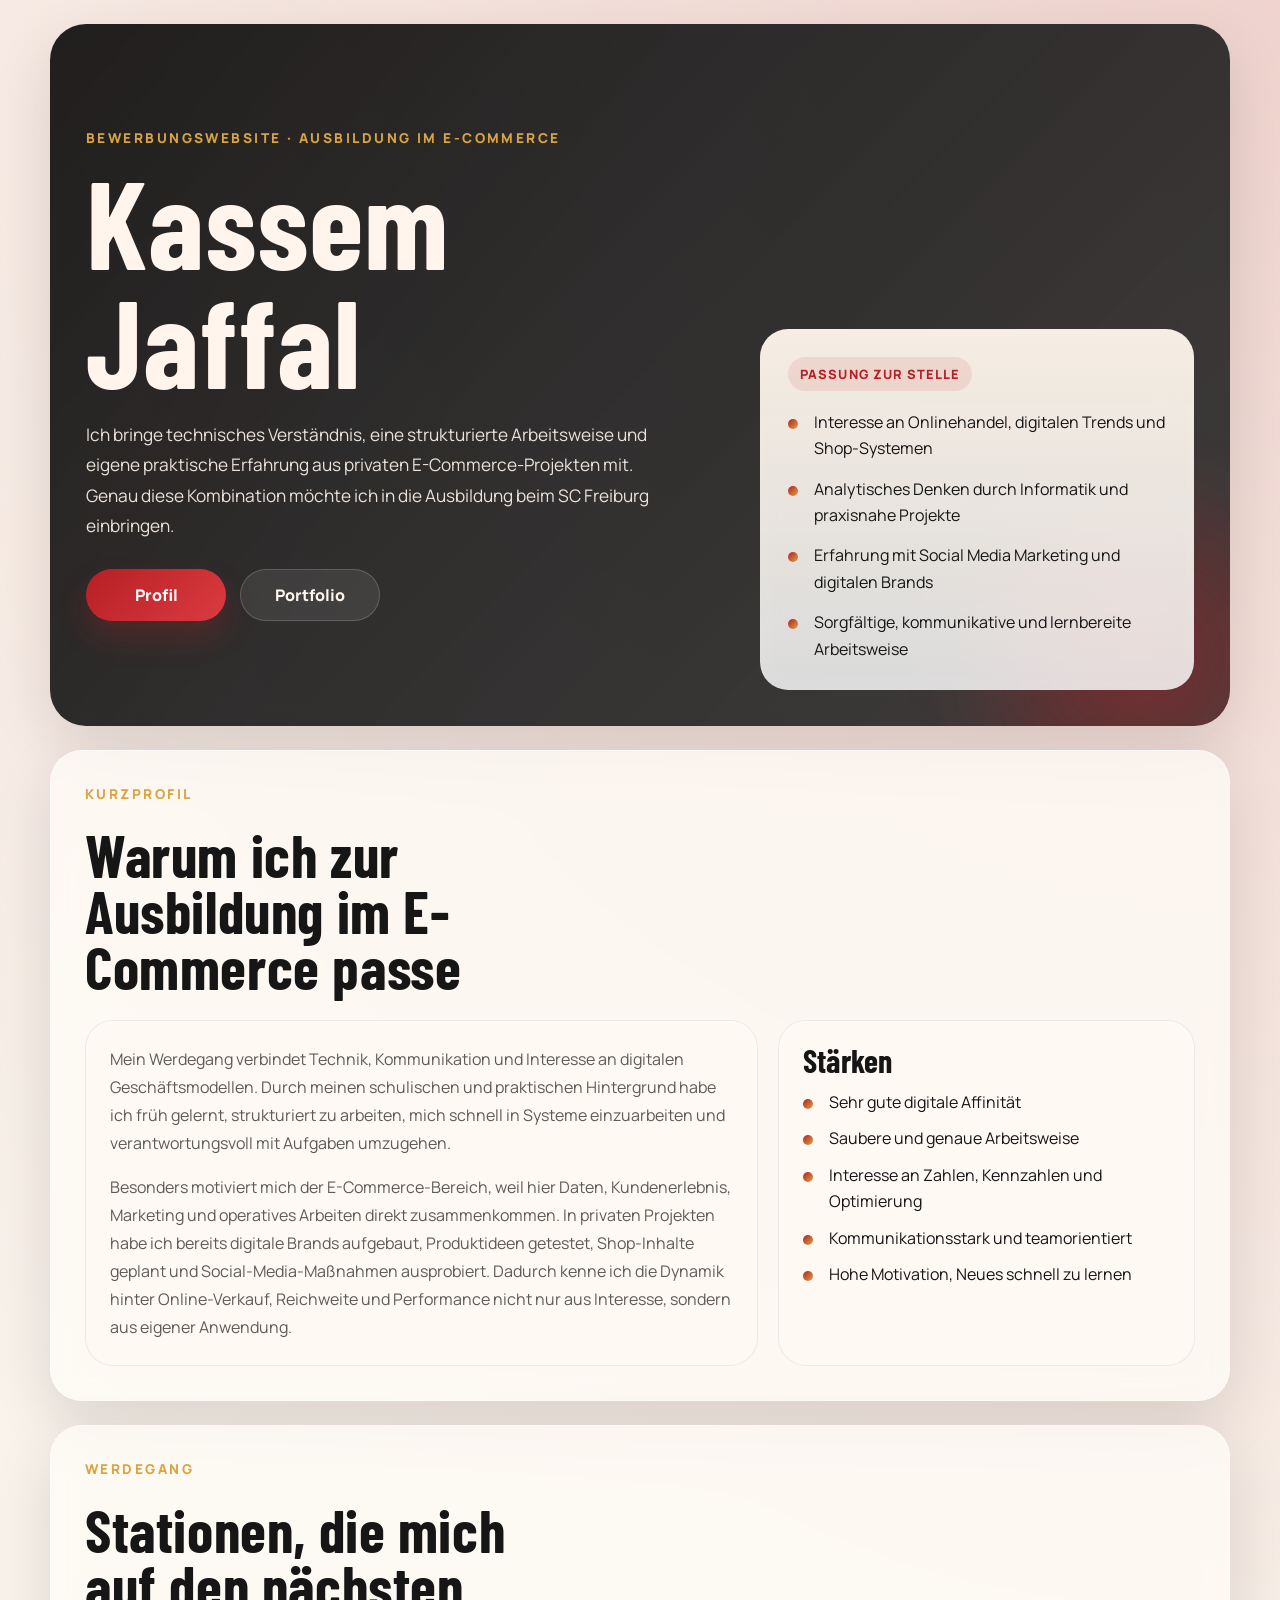
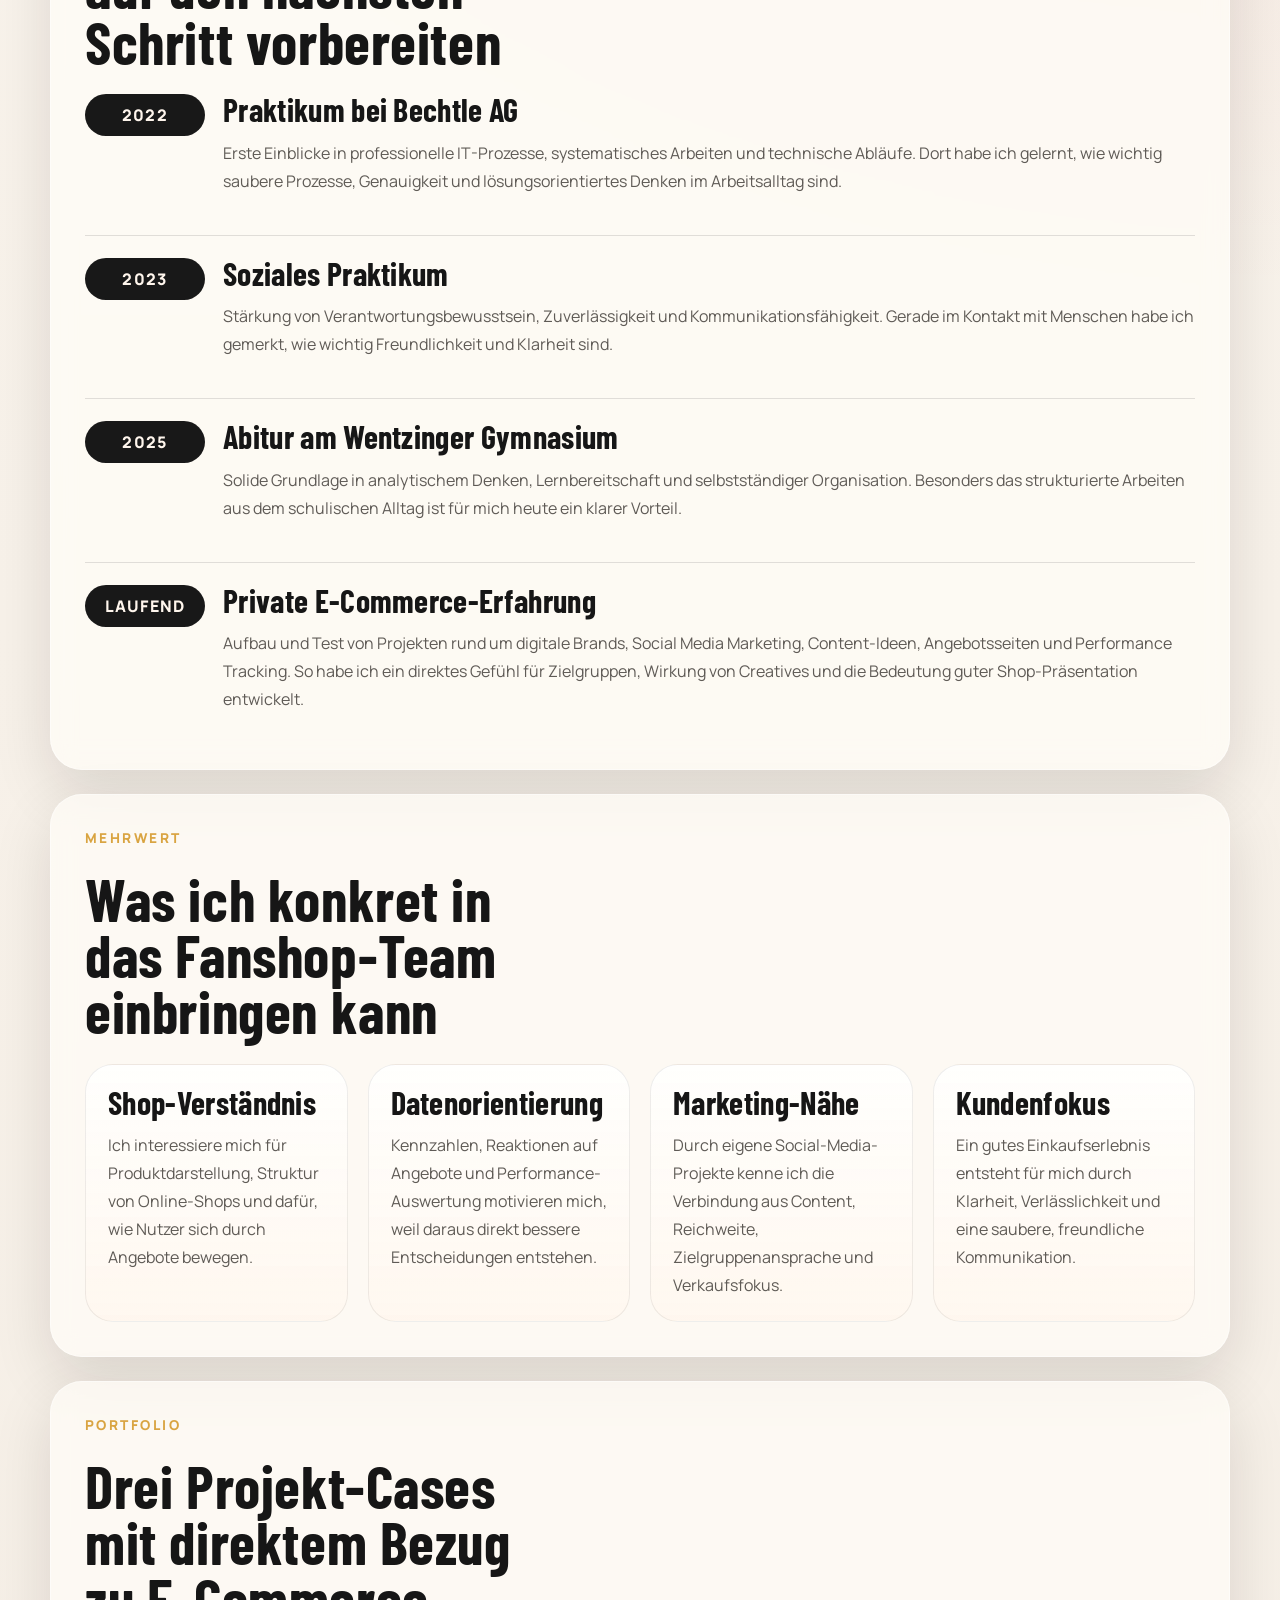
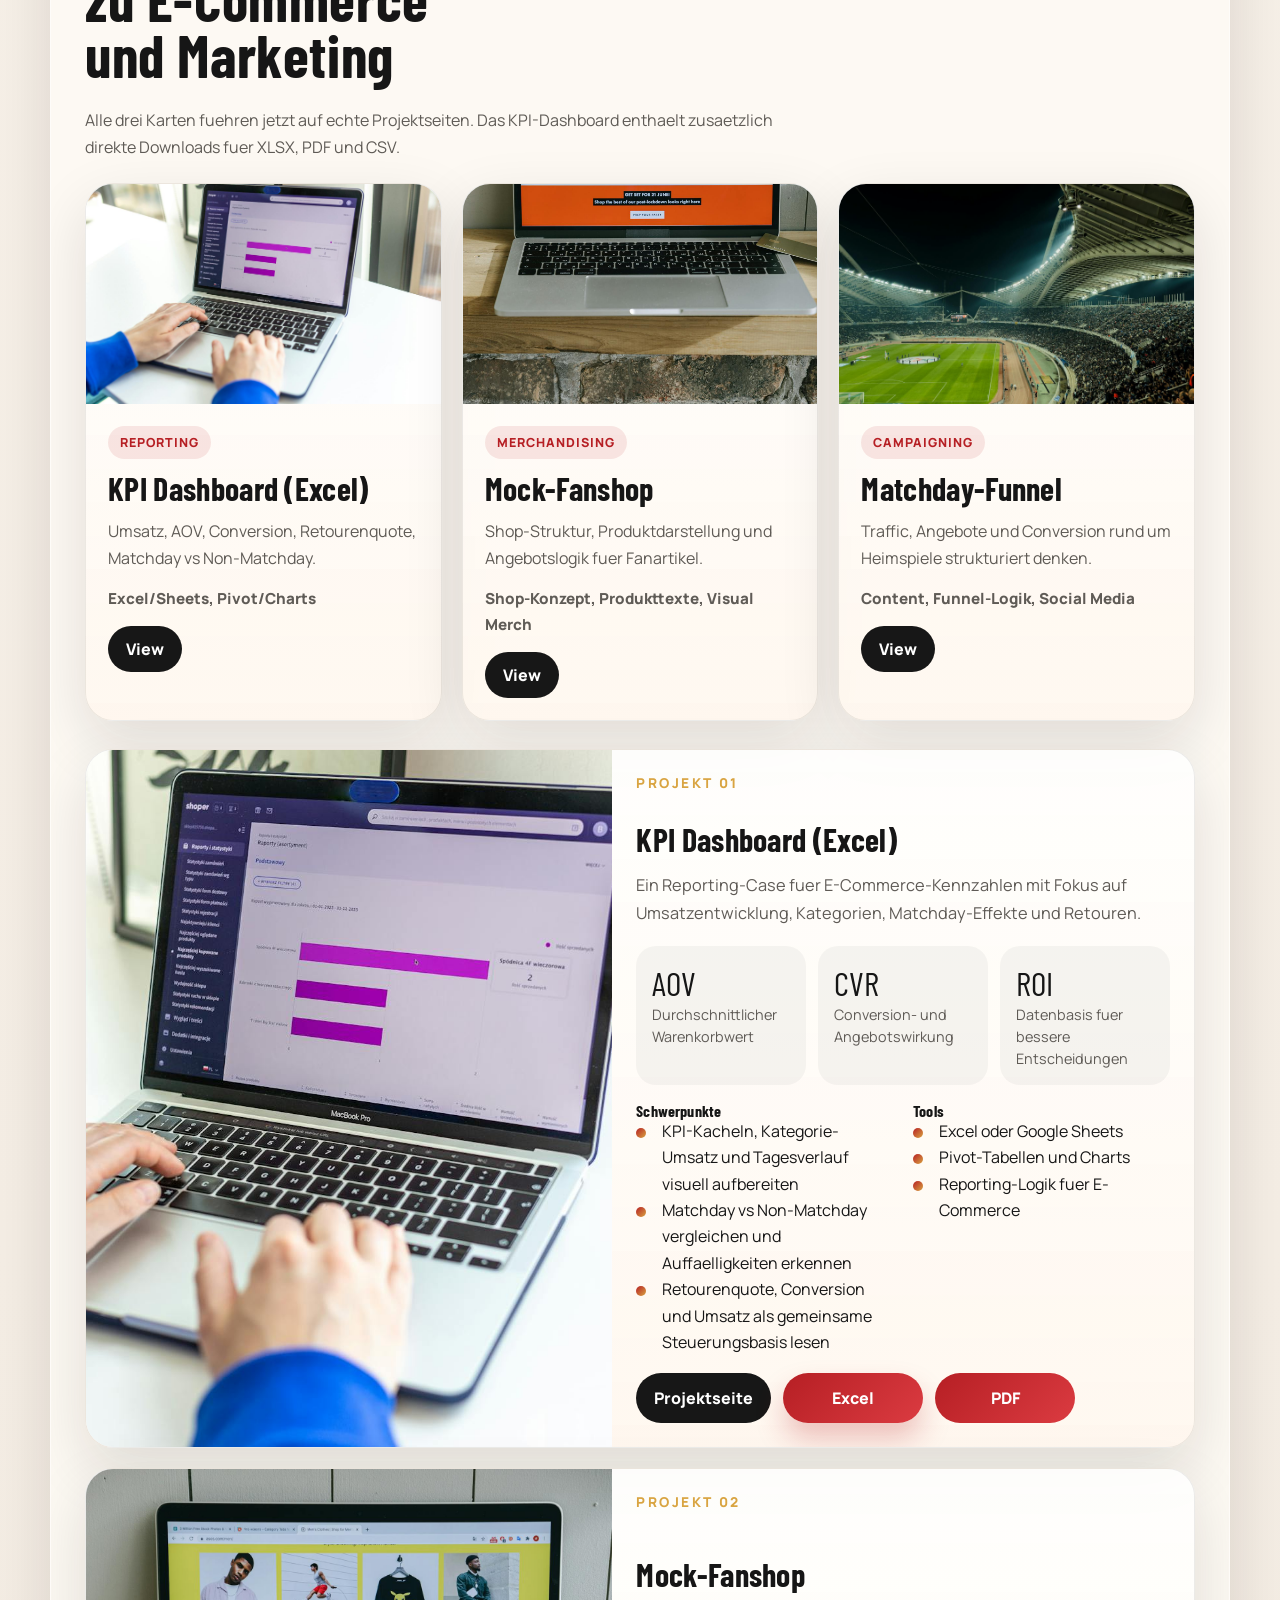
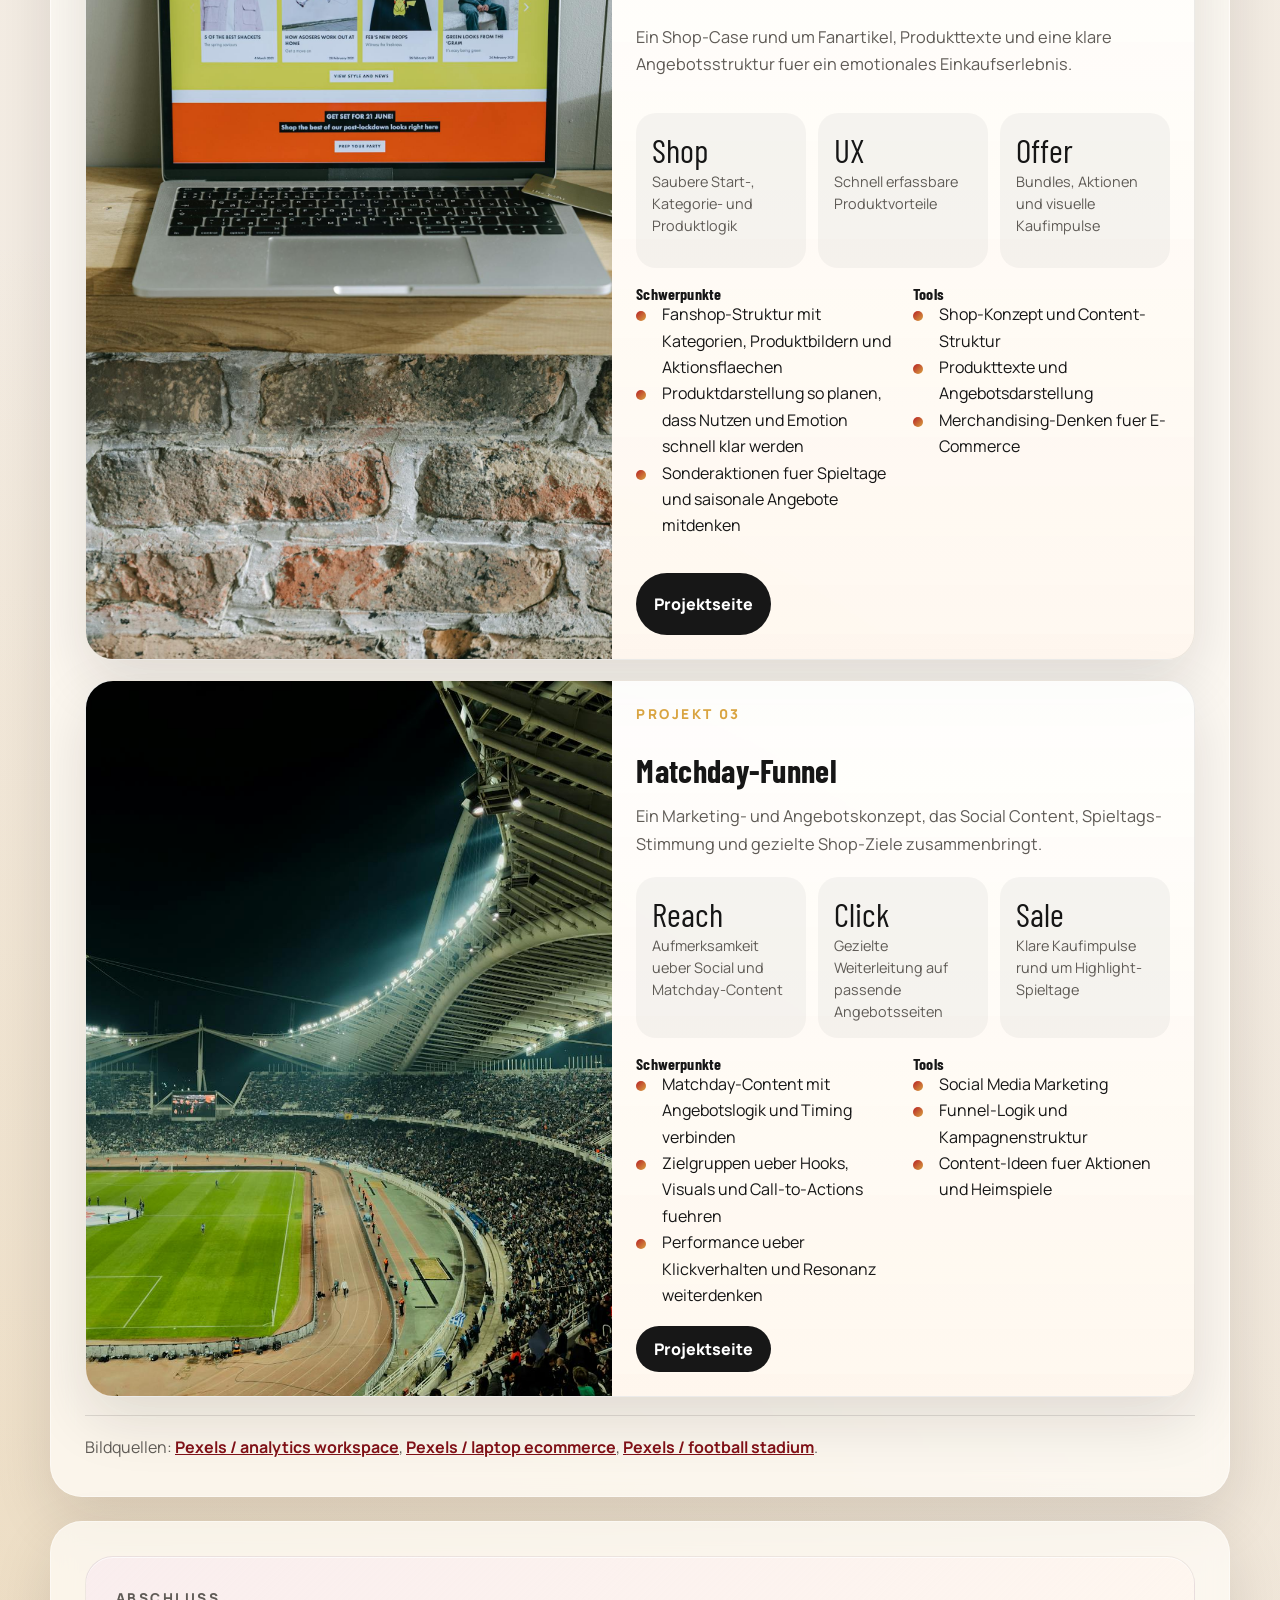
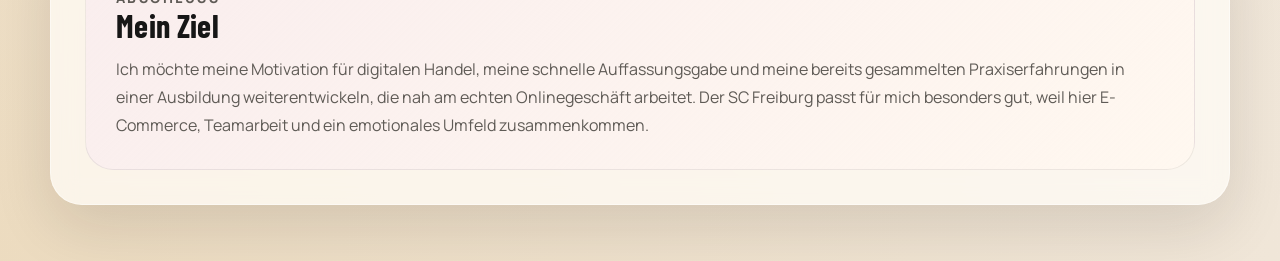
==== index.html @ 1fbb6597 "Add SC Freiburg application website" ====
<!DOCTYPE html>
<html lang="de">
  <head>
    <meta charset="UTF-8" />
    <meta name="viewport" content="width=device-width, initial-scale=1.0" />
    <title>Kassem Jaffal | Bewerbung E-Commerce</title>
    <link rel="preconnect" href="https://fonts.googleapis.com" />
    <link rel="preconnect" href="https://fonts.gstatic.com" crossorigin />
    <link
      href="https://fonts.googleapis.com/css2?family=Barlow+Condensed:wght@500;700&family=Manrope:wght@400;500;700;800&display=swap"
      rel="stylesheet"
    />
    <link rel="stylesheet" href="styles.css" />
  </head>
  <body>
    <div class="page-shell">
      <header class="hero">
        <div class="hero__copy">
          <p class="eyebrow">Bewerbungswebsite · Ausbildung im E-Commerce</p>
          <h1>Kassem Jaffal</h1>
          <p class="hero__lead">
            Ich bringe technisches Verständnis, eine strukturierte Arbeitsweise
            und eigene praktische Erfahrung aus privaten E-Commerce-Projekten
            mit. Genau diese Kombination möchte ich in die Ausbildung beim SC
            Freiburg einbringen.
          </p>
          <div class="hero__actions">
            <a class="button button--primary" href="#profil">Profil</a>
            <a class="button button--ghost" href="#projects">Portfolio</a>
          </div>
        </div>

        <div class="hero__card">
          <span class="hero__card-label">Passung zur Stelle</span>
          <ul class="hero__fit-list">
            <li>Interesse an Onlinehandel, digitalen Trends und Shop-Systemen</li>
            <li>Analytisches Denken durch Informatik und praxisnahe Projekte</li>
            <li>Erfahrung mit Social Media Marketing und digitalen Brands</li>
            <li>Sorgfältige, kommunikative und lernbereite Arbeitsweise</li>
          </ul>
        </div>
      </header>

      <main>
        <section class="section intro" id="profil">
          <div class="section-heading">
            <p class="eyebrow">Kurzprofil</p>
            <h2>Warum ich zur Ausbildung im E-Commerce passe</h2>
          </div>

          <div class="intro__grid">
            <article class="panel panel--wide">
              <p>
                Mein Werdegang verbindet Technik, Kommunikation und Interesse an
                digitalen Geschäftsmodellen. Durch meinen schulischen und
                praktischen Hintergrund habe ich früh gelernt, strukturiert zu
                arbeiten, mich schnell in Systeme einzuarbeiten und
                verantwortungsvoll mit Aufgaben umzugehen.
              </p>
              <p>
                Besonders motiviert mich der E-Commerce-Bereich, weil hier Daten,
                Kundenerlebnis, Marketing und operatives Arbeiten direkt
                zusammenkommen. In privaten Projekten habe ich bereits digitale
                Brands aufgebaut, Produktideen getestet, Shop-Inhalte geplant
                und Social-Media-Maßnahmen ausprobiert. Dadurch kenne ich die
                Dynamik hinter Online-Verkauf, Reichweite und Performance nicht
                nur aus Interesse, sondern aus eigener Anwendung.
              </p>
            </article>

            <aside class="panel">
              <h3>Stärken</h3>
              <ul class="check-list">
                <li>Sehr gute digitale Affinität</li>
                <li>Saubere und genaue Arbeitsweise</li>
                <li>Interesse an Zahlen, Kennzahlen und Optimierung</li>
                <li>Kommunikationsstark und teamorientiert</li>
                <li>Hohe Motivation, Neues schnell zu lernen</li>
              </ul>
            </aside>
          </div>
        </section>

        <section class="section timeline">
          <div class="section-heading">
            <p class="eyebrow">Werdegang</p>
            <h2>Stationen, die mich auf den nächsten Schritt vorbereiten</h2>
          </div>

          <div class="timeline__list">
            <article class="timeline__item">
              <span class="timeline__year">2022</span>
              <div>
                <h3>Praktikum bei Bechtle AG</h3>
                <p>
                  Erste Einblicke in professionelle IT-Prozesse, systematisches
                  Arbeiten und technische Abläufe. Dort habe ich gelernt, wie
                  wichtig saubere Prozesse, Genauigkeit und lösungsorientiertes
                  Denken im Arbeitsalltag sind.
                </p>
              </div>
            </article>

            <article class="timeline__item">
              <span class="timeline__year">2023</span>
              <div>
                <h3>Soziales Praktikum</h3>
                <p>
                  Stärkung von Verantwortungsbewusstsein, Zuverlässigkeit und
                  Kommunikationsfähigkeit. Gerade im Kontakt mit Menschen habe
                  ich gemerkt, wie wichtig Freundlichkeit und Klarheit sind.
                </p>
              </div>
            </article>

            <article class="timeline__item">
              <span class="timeline__year">2025</span>
              <div>
                <h3>Abitur am Wentzinger Gymnasium</h3>
                <p>
                  Solide Grundlage in analytischem Denken, Lernbereitschaft und
                  selbstständiger Organisation. Besonders das strukturierte
                  Arbeiten aus dem schulischen Alltag ist für mich heute ein
                  klarer Vorteil.
                </p>
              </div>
            </article>

            <article class="timeline__item">
              <span class="timeline__year">laufend</span>
              <div>
                <h3>Private E-Commerce-Erfahrung</h3>
                <p>
                  Aufbau und Test von Projekten rund um digitale Brands, Social
                  Media Marketing, Content-Ideen, Angebotsseiten und Performance
                  Tracking. So habe ich ein direktes Gefühl für Zielgruppen,
                  Wirkung von Creatives und die Bedeutung guter Shop-Präsentation
                  entwickelt.
                </p>
              </div>
            </article>
          </div>
        </section>

        <section class="section fit">
          <div class="section-heading">
            <p class="eyebrow">Mehrwert</p>
            <h2>Was ich konkret in das Fanshop-Team einbringen kann</h2>
          </div>

          <div class="fit__grid">
            <article class="fit-card">
              <h3>Shop-Verständnis</h3>
              <p>
                Ich interessiere mich für Produktdarstellung, Struktur von
                Online-Shops und dafür, wie Nutzer sich durch Angebote bewegen.
              </p>
            </article>

            <article class="fit-card">
              <h3>Datenorientierung</h3>
              <p>
                Kennzahlen, Reaktionen auf Angebote und Performance-Auswertung
                motivieren mich, weil daraus direkt bessere Entscheidungen
                entstehen.
              </p>
            </article>

            <article class="fit-card">
              <h3>Marketing-Nähe</h3>
              <p>
                Durch eigene Social-Media-Projekte kenne ich die Verbindung aus
                Content, Reichweite, Zielgruppenansprache und Verkaufsfokus.
              </p>
            </article>

            <article class="fit-card">
              <h3>Kundenfokus</h3>
              <p>
                Ein gutes Einkaufserlebnis entsteht für mich durch Klarheit,
                Verlässlichkeit und eine saubere, freundliche Kommunikation.
              </p>
            </article>
          </div>
        </section>

        <section class="section portfolio" id="projects">
          <div class="section-heading">
            <p class="eyebrow">Portfolio</p>
            <h2>Drei Projekt-Cases mit direktem Bezug zu E-Commerce und Marketing</h2>
          </div>

          <p class="portfolio__note">
            Alle drei Karten fuehren jetzt auf echte Projektseiten. Das
            KPI-Dashboard enthaelt zusaetzlich direkte Downloads fuer XLSX, PDF
            und CSV.
          </p>

          <div class="portfolio__cards">
            <article class="project-card">
              <img
                class="project-card__image"
                src="assets/excel-kpi-dashboard.jpg"
                alt="Laptop mit Dashboard-Ansicht und KPI-Auswertung"
                loading="lazy"
              />
              <div class="project-card__body">
                <span class="project-card__tag">Reporting</span>
                <h3>KPI Dashboard (Excel)</h3>
                <p>Umsatz, AOV, Conversion, Retourenquote, Matchday vs Non-Matchday.</p>
                <p class="project-card__tools">Excel/Sheets, Pivot/Charts</p>
                <a class="button button--card" href="projects/kpi-dashboard.html">View</a>
              </div>
            </article>

            <article class="project-card">
              <img
                class="project-card__image"
                src="assets/mock-fanshop.jpg"
                alt="Person arbeitet an einem Online-Shop auf dem Laptop"
                loading="lazy"
              />
              <div class="project-card__body">
                <span class="project-card__tag">Merchandising</span>
                <h3>Mock-Fanshop</h3>
                <p>Shop-Struktur, Produktdarstellung und Angebotslogik fuer Fanartikel.</p>
                <p class="project-card__tools">Shop-Konzept, Produkttexte, Visual Merch</p>
                <a class="button button--card" href="projects/mock-fanshop.html">View</a>
              </div>
            </article>

            <article class="project-card">
              <img
                class="project-card__image"
                src="assets/matchday-funnel.jpg"
                alt="Stadionbild passend zu einem Matchday-Marketing-Funnel"
                loading="lazy"
              />
              <div class="project-card__body">
                <span class="project-card__tag">Campaigning</span>
                <h3>Matchday-Funnel</h3>
                <p>Traffic, Angebote und Conversion rund um Heimspiele strukturiert denken.</p>
                <p class="project-card__tools">Content, Funnel-Logik, Social Media</p>
                <a class="button button--card" href="projects/matchday-funnel.html">View</a>
              </div>
            </article>
          </div>

          <div class="project-detail-list">
            <article class="project-detail" id="excel-dashboard">
              <div class="project-detail__visual">
                <img
                  src="assets/excel-kpi-dashboard.jpg"
                  alt="Dashboard-Ansicht fuer KPI-Analyse"
                  loading="lazy"
                />
              </div>
              <div class="project-detail__content">
                <p class="eyebrow">Projekt 01</p>
                <h3>KPI Dashboard (Excel)</h3>
                <p class="project-detail__lead">
                  Ein Reporting-Case fuer E-Commerce-Kennzahlen mit Fokus auf
                  Umsatzentwicklung, Kategorien, Matchday-Effekte und Retouren.
                </p>
                <div class="metric-strip">
                  <article class="metric">
                    <span class="metric__value">AOV</span>
                    <span class="metric__label">Durchschnittlicher Warenkorbwert</span>
                  </article>
                  <article class="metric">
                    <span class="metric__value">CVR</span>
                    <span class="metric__label">Conversion- und Angebotswirkung</span>
                  </article>
                  <article class="metric">
                    <span class="metric__value">ROI</span>
                    <span class="metric__label">Datenbasis fuer bessere Entscheidungen</span>
                  </article>
                </div>
                <div class="project-detail__columns">
                  <div>
                    <h4>Schwerpunkte</h4>
                    <ul class="detail-list">
                      <li>KPI-Kacheln, Kategorie-Umsatz und Tagesverlauf visuell aufbereiten</li>
                      <li>Matchday vs Non-Matchday vergleichen und Auffaelligkeiten erkennen</li>
                      <li>Retourenquote, Conversion und Umsatz als gemeinsame Steuerungsbasis lesen</li>
                    </ul>
                  </div>
                  <div>
                    <h4>Tools</h4>
                    <ul class="detail-list">
                      <li>Excel oder Google Sheets</li>
                      <li>Pivot-Tabellen und Charts</li>
                      <li>Reporting-Logik fuer E-Commerce</li>
                    </ul>
                  </div>
                </div>
                <div class="project-detail__actions">
                  <a class="button button--card" href="projects/kpi-dashboard.html">Projektseite</a>
                  <a class="button button--primary" href="downloads/SCF_Ecommerce_Portfolio_ExcelPack.xlsx">Excel</a>
                  <a class="button download-link" href="downloads/SCF_Ecommerce_KPI_Dashboard.pdf">PDF</a>
                </div>
              </div>
            </article>

            <article class="project-detail" id="mock-fanshop">
              <div class="project-detail__visual">
                <img
                  src="assets/mock-fanshop.jpg"
                  alt="Online-Shop-Ansicht als Symbol fuer einen Mock-Fanshop"
                  loading="lazy"
                />
              </div>
              <div class="project-detail__content">
                <p class="eyebrow">Projekt 02</p>
                <h3>Mock-Fanshop</h3>
                <p class="project-detail__lead">
                  Ein Shop-Case rund um Fanartikel, Produkttexte und eine klare
                  Angebotsstruktur fuer ein emotionales Einkaufserlebnis.
                </p>
                <div class="metric-strip">
                  <article class="metric">
                    <span class="metric__value">Shop</span>
                    <span class="metric__label">Saubere Start-, Kategorie- und Produktlogik</span>
                  </article>
                  <article class="metric">
                    <span class="metric__value">UX</span>
                    <span class="metric__label">Schnell erfassbare Produktvorteile</span>
                  </article>
                  <article class="metric">
                    <span class="metric__value">Offer</span>
                    <span class="metric__label">Bundles, Aktionen und visuelle Kaufimpulse</span>
                  </article>
                </div>
                <div class="project-detail__columns">
                  <div>
                    <h4>Schwerpunkte</h4>
                    <ul class="detail-list">
                      <li>Fanshop-Struktur mit Kategorien, Produktbildern und Aktionsflaechen</li>
                      <li>Produktdarstellung so planen, dass Nutzen und Emotion schnell klar werden</li>
                      <li>Sonderaktionen fuer Spieltage und saisonale Angebote mitdenken</li>
                    </ul>
                  </div>
                  <div>
                    <h4>Tools</h4>
                    <ul class="detail-list">
                      <li>Shop-Konzept und Content-Struktur</li>
                      <li>Produkttexte und Angebotsdarstellung</li>
                      <li>Merchandising-Denken fuer E-Commerce</li>
                    </ul>
                  </div>
                </div>
                <div class="project-detail__actions">
                  <a class="button button--card" href="projects/mock-fanshop.html">Projektseite</a>
                </div>
              </div>
            </article>

            <article class="project-detail" id="matchday-funnel">
              <div class="project-detail__visual">
                <img
                  src="assets/matchday-funnel.jpg"
                  alt="Stadionmotiv fuer eine Matchday-Kampagne"
                  loading="lazy"
                />
              </div>
              <div class="project-detail__content">
                <p class="eyebrow">Projekt 03</p>
                <h3>Matchday-Funnel</h3>
                <p class="project-detail__lead">
                  Ein Marketing- und Angebotskonzept, das Social Content,
                  Spieltags-Stimmung und gezielte Shop-Ziele zusammenbringt.
                </p>
                <div class="metric-strip">
                  <article class="metric">
                    <span class="metric__value">Reach</span>
                    <span class="metric__label">Aufmerksamkeit ueber Social und Matchday-Content</span>
                  </article>
                  <article class="metric">
                    <span class="metric__value">Click</span>
                    <span class="metric__label">Gezielte Weiterleitung auf passende Angebotsseiten</span>
                  </article>
                  <article class="metric">
                    <span class="metric__value">Sale</span>
                    <span class="metric__label">Klare Kaufimpulse rund um Highlight-Spieltage</span>
                  </article>
                </div>
                <div class="project-detail__columns">
                  <div>
                    <h4>Schwerpunkte</h4>
                    <ul class="detail-list">
                      <li>Matchday-Content mit Angebotslogik und Timing verbinden</li>
                      <li>Zielgruppen ueber Hooks, Visuals und Call-to-Actions fuehren</li>
                      <li>Performance ueber Klickverhalten und Resonanz weiterdenken</li>
                    </ul>
                  </div>
                  <div>
                    <h4>Tools</h4>
                    <ul class="detail-list">
                      <li>Social Media Marketing</li>
                      <li>Funnel-Logik und Kampagnenstruktur</li>
                      <li>Content-Ideen fuer Aktionen und Heimspiele</li>
                    </ul>
                  </div>
                </div>
                <div class="project-detail__actions">
                  <a class="button button--card" href="projects/matchday-funnel.html">Projektseite</a>
                </div>
              </div>
            </article>
          </div>

          <div class="source-note">
            <p>
              Bildquellen:
              <a href="https://www.pexels.com/photo/macbook-pro-displaying-stock-market-data-17485348/" target="_blank" rel="noreferrer">Pexels / analytics workspace</a>,
              <a href="https://www.pexels.com/photo/person-using-a-laptop-7621352/" target="_blank" rel="noreferrer">Pexels / laptop ecommerce</a>,
              <a href="https://www.pexels.com/photo/sprinklers-water-the-grass-field-in-a-football-stadium-30651230/" target="_blank" rel="noreferrer">Pexels / football stadium</a>.
            </p>
          </div>
        </section>

        <section class="section closing">
          <div class="closing__card">
            <p class="eyebrow">Abschluss</p>
            <h2>Mein Ziel</h2>
            <p>
              Ich möchte meine Motivation für digitalen Handel, meine schnelle
              Auffassungsgabe und meine bereits gesammelten Praxiserfahrungen in
              einer Ausbildung weiterentwickeln, die nah am echten Onlinegeschäft
              arbeitet. Der SC Freiburg passt für mich besonders gut, weil hier
              E-Commerce, Teamarbeit und ein emotionales Umfeld zusammenkommen.
            </p>
          </div>
        </section>
      </main>
    </div>

  </body>
</html>
---- styles.css ----
:root {
  --bg: #f4efe7;
  --bg-strong: #161616;
  --panel: rgba(255, 250, 244, 0.9);
  --panel-strong: #ffffff;
  --text: #161616;
  --muted: #5f5b56;
  --primary: #b61f24;
  --primary-dark: #7f1117;
  --accent: #d9a441;
  --line: rgba(22, 22, 22, 0.12);
  --shadow: 0 22px 60px rgba(27, 20, 15, 0.12);
}

* {
  box-sizing: border-box;
}

html {
  scroll-behavior: smooth;
}

body {
  margin: 0;
  font-family: "Manrope", sans-serif;
  color: var(--text);
  background:
    radial-gradient(circle at top right, rgba(182, 31, 36, 0.16), transparent 28%),
    radial-gradient(circle at bottom left, rgba(217, 164, 65, 0.2), transparent 24%),
    linear-gradient(180deg, #faf5ee 0%, #f1e9df 100%);
}

@keyframes riseIn {
  from {
    opacity: 0;
    transform: translateY(22px);
  }

  to {
    opacity: 1;
    transform: translateY(0);
  }
}

@keyframes panelSwap {
  from {
    opacity: 0;
    transform: translateY(14px) scale(0.985);
  }

  to {
    opacity: 1;
    transform: translateY(0) scale(1);
  }
}

img {
  display: block;
  max-width: 100%;
}

.page-shell {
  width: min(1180px, calc(100% - 32px));
  margin: 24px auto 56px;
}

.hero,
.section,
.closing__card {
  position: relative;
  overflow: hidden;
}

.hero {
  display: grid;
  grid-template-columns: 1.5fr 1fr;
  gap: 24px;
  min-height: 78vh;
  padding: 36px;
  border-radius: 36px;
  background:
    linear-gradient(135deg, rgba(22, 22, 22, 0.95), rgba(34, 34, 34, 0.86)),
    linear-gradient(120deg, rgba(182, 31, 36, 0.3), transparent 40%);
  box-shadow: var(--shadow);
  animation: riseIn 700ms ease both;
}

.hero::after {
  content: "";
  position: absolute;
  inset: auto -10% -20% auto;
  width: 420px;
  height: 420px;
  border-radius: 50%;
  background: radial-gradient(circle, rgba(182, 31, 36, 0.5), transparent 68%);
  filter: blur(24px);
}

.hero__copy,
.hero__card {
  position: relative;
  z-index: 1;
}

.hero__copy {
  display: flex;
  flex-direction: column;
  justify-content: center;
  max-width: 660px;
  padding-right: 24px;
}

.eyebrow {
  margin: 0 0 14px;
  color: var(--accent);
  font-size: 0.85rem;
  font-weight: 800;
  letter-spacing: 0.18em;
  text-transform: uppercase;
}

h1,
h2,
h3,
h4 {
  margin: 0;
  font-family: "Barlow Condensed", sans-serif;
  letter-spacing: 0.01em;
  line-height: 0.95;
}

h1 {
  max-width: 10ch;
  color: #fff5ec;
  font-size: clamp(4rem, 10vw, 7.8rem);
}

.hero__lead {
  max-width: 52ch;
  margin: 22px 0 0;
  color: rgba(255, 245, 236, 0.9);
  font-size: 1.08rem;
  line-height: 1.75;
}

.hero__actions {
  display: flex;
  gap: 14px;
  flex-wrap: wrap;
  margin-top: 28px;
}

.button,
.icon-button,
.portfolio__tab {
  border: 0;
  cursor: pointer;
  transition:
    transform 180ms ease,
    box-shadow 180ms ease,
    background-color 180ms ease,
    color 180ms ease;
}

.button {
  display: inline-flex;
  align-items: center;
  justify-content: center;
  min-width: 140px;
  padding: 14px 20px;
  border-radius: 999px;
  text-decoration: none;
  font-weight: 800;
}

.button:hover,
.icon-button:hover,
.portfolio__tab:hover {
  transform: translateY(-2px);
}

.button--primary {
  background: linear-gradient(135deg, var(--primary), #db3b41);
  color: #fff;
  box-shadow: 0 16px 28px rgba(182, 31, 36, 0.25);
}

.button--ghost {
  color: #fff5ec;
  background: rgba(255, 255, 255, 0.08);
  border: 1px solid rgba(255, 255, 255, 0.18);
}

.button--card {
  min-width: 0;
  width: fit-content;
  padding: 12px 18px;
  color: #fff;
  background: #171717;
}

.download-link {
  color: #fff;
  background: linear-gradient(135deg, #b61f24, #db3b41);
}

.hero__card {
  align-self: end;
  padding: 28px;
  border-radius: 28px;
  background: linear-gradient(180deg, rgba(255, 246, 235, 0.96), rgba(255, 255, 255, 0.84));
  backdrop-filter: blur(10px);
}

.hero__card-label {
  display: inline-block;
  margin-bottom: 18px;
  padding: 8px 12px;
  border-radius: 999px;
  background: rgba(182, 31, 36, 0.1);
  color: var(--primary);
  font-size: 0.8rem;
  font-weight: 800;
  letter-spacing: 0.08em;
  text-transform: uppercase;
}

.hero__fit-list,
.check-list,
.detail-list {
  margin: 0;
  padding: 0;
  list-style: none;
}

.hero__fit-list {
  display: grid;
  gap: 14px;
}

.hero__fit-list li,
.check-list li,
.detail-list li {
  position: relative;
  padding-left: 26px;
  line-height: 1.65;
}

.hero__fit-list li::before,
.check-list li::before,
.detail-list li::before {
  content: "";
  position: absolute;
  left: 0;
  top: 0.62em;
  width: 10px;
  height: 10px;
  border-radius: 50%;
  background: linear-gradient(135deg, var(--primary), var(--accent));
}

.section {
  margin-top: 24px;
  padding: 34px;
  border: 1px solid rgba(255, 255, 255, 0.42);
  border-radius: 32px;
  background: rgba(255, 252, 247, 0.74);
  box-shadow: var(--shadow);
  backdrop-filter: blur(12px);
  animation: riseIn 700ms ease both;
}

.section-heading {
  display: grid;
  gap: 10px;
  margin-bottom: 24px;
}

.section-heading h2 {
  max-width: 16ch;
  font-size: clamp(2.1rem, 5vw, 3.7rem);
}

.intro__grid,
.portfolio__panel,
.fit__grid {
  display: grid;
  gap: 20px;
}

.intro__grid {
  grid-template-columns: 1.45fr 0.9fr;
}

.panel,
.fit-card,
.closing__card {
  border-radius: 28px;
  background: var(--panel);
  border: 1px solid rgba(22, 22, 22, 0.07);
  box-shadow: inset 0 1px 0 rgba(255, 255, 255, 0.7);
}

.panel {
  padding: 24px;
}

.panel--wide {
  display: grid;
  gap: 16px;
}

.panel p,
.timeline__item p,
.fit-card p,
.closing__card p,
.portfolio__description,
.portfolio__role {
  margin: 0;
  color: var(--muted);
  line-height: 1.75;
}

.panel h3,
.fit-card h3,
.portfolio__panel h3,
.timeline__item h3,
.closing__card h2 {
  margin-bottom: 14px;
  font-size: 2rem;
}

.check-list {
  display: grid;
  gap: 10px;
}

.timeline__list {
  display: grid;
  gap: 18px;
}

.timeline__item {
  display: grid;
  grid-template-columns: 120px 1fr;
  gap: 18px;
  padding: 22px 0;
  border-top: 1px solid var(--line);
}

.timeline__item:first-child {
  border-top: 0;
  padding-top: 0;
}

.timeline__year {
  display: inline-flex;
  align-self: start;
  justify-content: center;
  min-width: 104px;
  padding: 10px 14px;
  border-radius: 999px;
  background: #181818;
  color: #fff6ed;
  font-weight: 800;
  letter-spacing: 0.08em;
  text-transform: uppercase;
}

.fit__grid {
  grid-template-columns: repeat(4, minmax(0, 1fr));
}

.fit-card {
  padding: 22px;
  background:
    linear-gradient(180deg, rgba(255, 255, 255, 0.82), rgba(255, 247, 238, 0.9));
}

.portfolio__cards,
.project-detail-list,
.project-detail__columns {
  display: grid;
  gap: 20px;
}

.portfolio__note {
  max-width: 70ch;
  margin: 0 0 22px;
  color: var(--muted);
  line-height: 1.7;
}

.portfolio__cards {
  grid-template-columns: repeat(3, minmax(0, 1fr));
}

.project-card,
.project-detail {
  overflow: hidden;
  border-radius: 28px;
  background:
    linear-gradient(180deg, rgba(255, 255, 255, 0.84), rgba(255, 247, 238, 0.9));
  border: 1px solid rgba(22, 22, 22, 0.08);
  box-shadow: var(--shadow);
}

.project-card__image,
.project-detail__visual img {
  width: 100%;
  object-fit: cover;
}

.project-card__image {
  height: 220px;
}

.project-card__body {
  display: grid;
  gap: 14px;
  padding: 22px;
}

.project-card__tag {
  display: inline-flex;
  width: fit-content;
  padding: 8px 12px;
  border-radius: 999px;
  background: rgba(182, 31, 36, 0.1);
  color: var(--primary);
  font-size: 0.78rem;
  font-weight: 800;
  letter-spacing: 0.08em;
  text-transform: uppercase;
}

.project-card__body h3,
.project-detail__content h3 {
  font-size: 2rem;
}

.project-card__body p,
.project-detail__lead,
.source-note p {
  margin: 0;
  color: var(--muted);
  line-height: 1.7;
}

.project-card__tools {
  color: var(--text);
  font-size: 0.95rem;
  font-weight: 800;
}

.project-detail-list {
  margin-top: 28px;
}

.project-detail {
  display: grid;
  grid-template-columns: 0.95fr 1.05fr;
}

.project-detail__visual {
  min-height: 100%;
  background: #161616;
}

.project-detail__visual img {
  height: 100%;
}

.project-detail__content {
  display: grid;
  gap: 18px;
  padding: 24px;
}

.project-detail__lead {
  font-size: 1.02rem;
}

.project-detail__columns {
  grid-template-columns: repeat(2, minmax(0, 1fr));
}

.project-detail__actions {
  display: flex;
  flex-wrap: wrap;
  gap: 12px;
}

.source-note {
  margin-top: 18px;
  padding-top: 18px;
  border-top: 1px solid var(--line);
}

.source-note a {
  color: var(--primary-dark);
  font-weight: 700;
}

.portfolio__tabs {
  display: flex;
  gap: 14px;
  flex-wrap: wrap;
  margin-bottom: 18px;
}

.portfolio__tab {
  padding: 14px 18px;
  border-radius: 18px;
  background: rgba(22, 22, 22, 0.05);
  font: inherit;
  text-align: left;
}

.portfolio__tab span {
  display: block;
}

.portfolio__tab-title {
  margin-bottom: 4px;
  font-weight: 800;
}

.portfolio__tab-subtitle {
  font-size: 0.92rem;
  color: var(--muted);
}

.portfolio__tab.is-active {
  background: linear-gradient(135deg, rgba(182, 31, 36, 0.14), rgba(217, 164, 65, 0.22));
  box-shadow: 0 10px 26px rgba(182, 31, 36, 0.12);
}

.portfolio__panel {
  grid-template-columns: 1fr 1fr;
  align-items: stretch;
  padding: 18px;
  border-radius: 32px;
  background:
    linear-gradient(180deg, rgba(255, 255, 255, 0.78), rgba(255, 245, 236, 0.86));
  border: 1px solid rgba(22, 22, 22, 0.08);
}

.portfolio__visual {
  min-height: 420px;
  padding: 16px;
  border-radius: 24px;
  background: linear-gradient(135deg, #151515, #2c2c2c);
}

.portfolio__visual img {
  width: 100%;
  height: 100%;
  object-fit: cover;
  border-radius: 18px;
}

.portfolio__visual.is-swapping,
.portfolio__content.is-swapping {
  animation: panelSwap 280ms ease;
}

.portfolio__content {
  display: flex;
  flex-direction: column;
  gap: 18px;
  padding: 14px 10px 14px 18px;
}

.portfolio__topline {
  display: flex;
  align-items: center;
  justify-content: space-between;
  gap: 16px;
}

.portfolio__type {
  display: inline-flex;
  padding: 8px 12px;
  border-radius: 999px;
  background: rgba(182, 31, 36, 0.1);
  color: var(--primary);
  font-size: 0.82rem;
  font-weight: 800;
  letter-spacing: 0.08em;
  text-transform: uppercase;
}

.portfolio__controls {
  display: flex;
  gap: 10px;
}

.icon-button {
  width: 44px;
  height: 44px;
  border-radius: 50%;
  background: #141414;
  color: #fff;
  font-size: 1.1rem;
}

.portfolio__role {
  font-weight: 700;
  color: var(--text);
}

.metric-strip {
  display: grid;
  grid-template-columns: repeat(3, minmax(0, 1fr));
  gap: 12px;
}

.metric {
  padding: 16px;
  border-radius: 20px;
  background: rgba(22, 22, 22, 0.04);
}

.metric__value {
  display: block;
  font-family: "Barlow Condensed", sans-serif;
  font-size: 2.1rem;
}

.metric__label {
  color: var(--muted);
  font-size: 0.9rem;
}

.portfolio__details {
  display: grid;
  grid-template-columns: repeat(2, minmax(0, 1fr));
  gap: 18px;
}

.portfolio__details h4 {
  margin-bottom: 12px;
  font-size: 1.35rem;
}

.closing__card {
  padding: 30px;
  background:
    linear-gradient(135deg, rgba(182, 31, 36, 0.08), rgba(255, 247, 238, 0.9)),
    var(--panel-strong);
}

@media (max-width: 980px) {
  .hero,
  .intro__grid,
  .portfolio__panel,
  .fit__grid,
  .portfolio__details,
  .project-detail,
  .project-detail__columns {
    grid-template-columns: 1fr;
  }

  .hero {
    min-height: auto;
  }

  .hero__copy {
    padding-right: 0;
  }

  .fit__grid {
    grid-template-columns: repeat(2, minmax(0, 1fr));
  }

  .portfolio__cards {
    grid-template-columns: 1fr;
  }
}

@media (max-width: 680px) {
  .page-shell {
    width: min(100% - 20px, 1180px);
    margin-top: 10px;
    margin-bottom: 34px;
  }

  .hero,
  .section {
    padding: 22px;
    border-radius: 24px;
  }

  h1 {
    max-width: none;
    font-size: clamp(3rem, 17vw, 4.7rem);
  }

  .section-heading h2 {
    max-width: none;
  }

  .timeline__item {
    grid-template-columns: 1fr;
  }

  .fit__grid,
  .metric-strip {
    grid-template-columns: 1fr;
  }

  .portfolio__visual {
    min-height: 260px;
  }

  .project-card__image {
    height: 200px;
  }
}
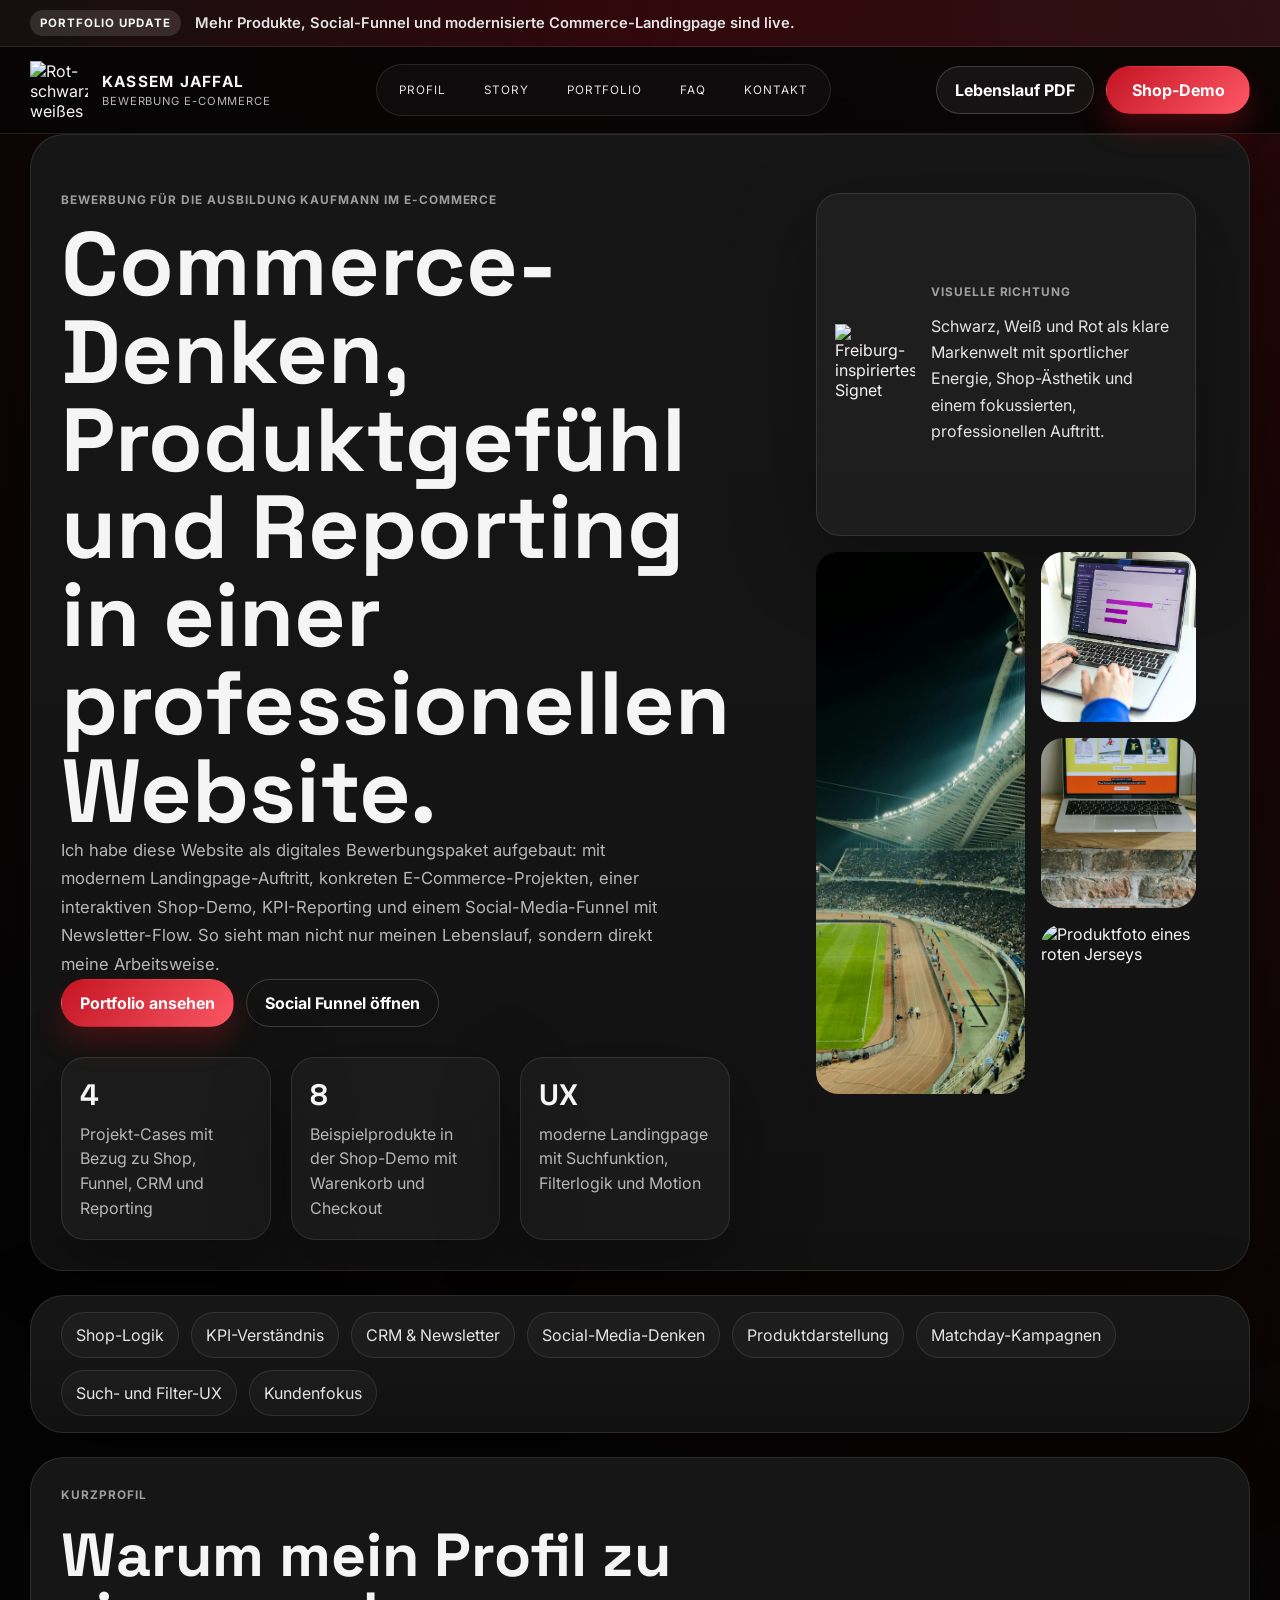
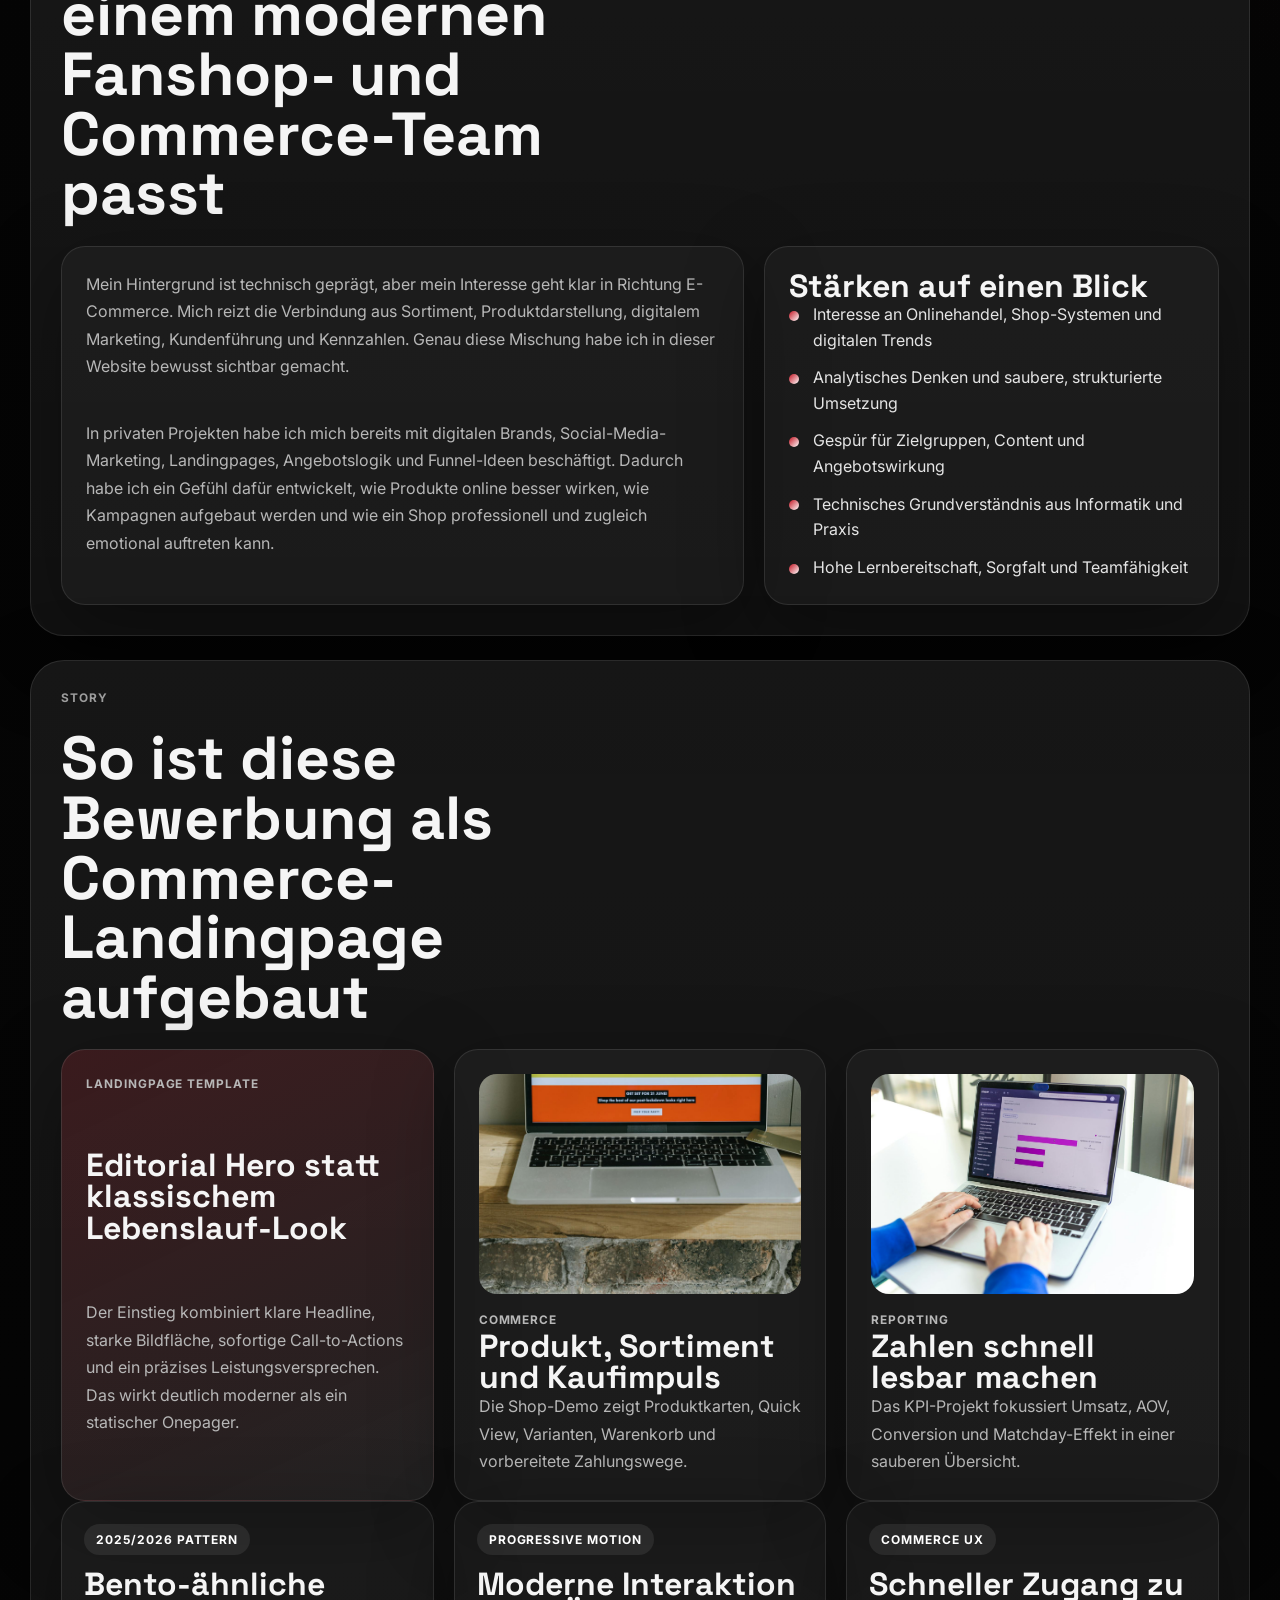
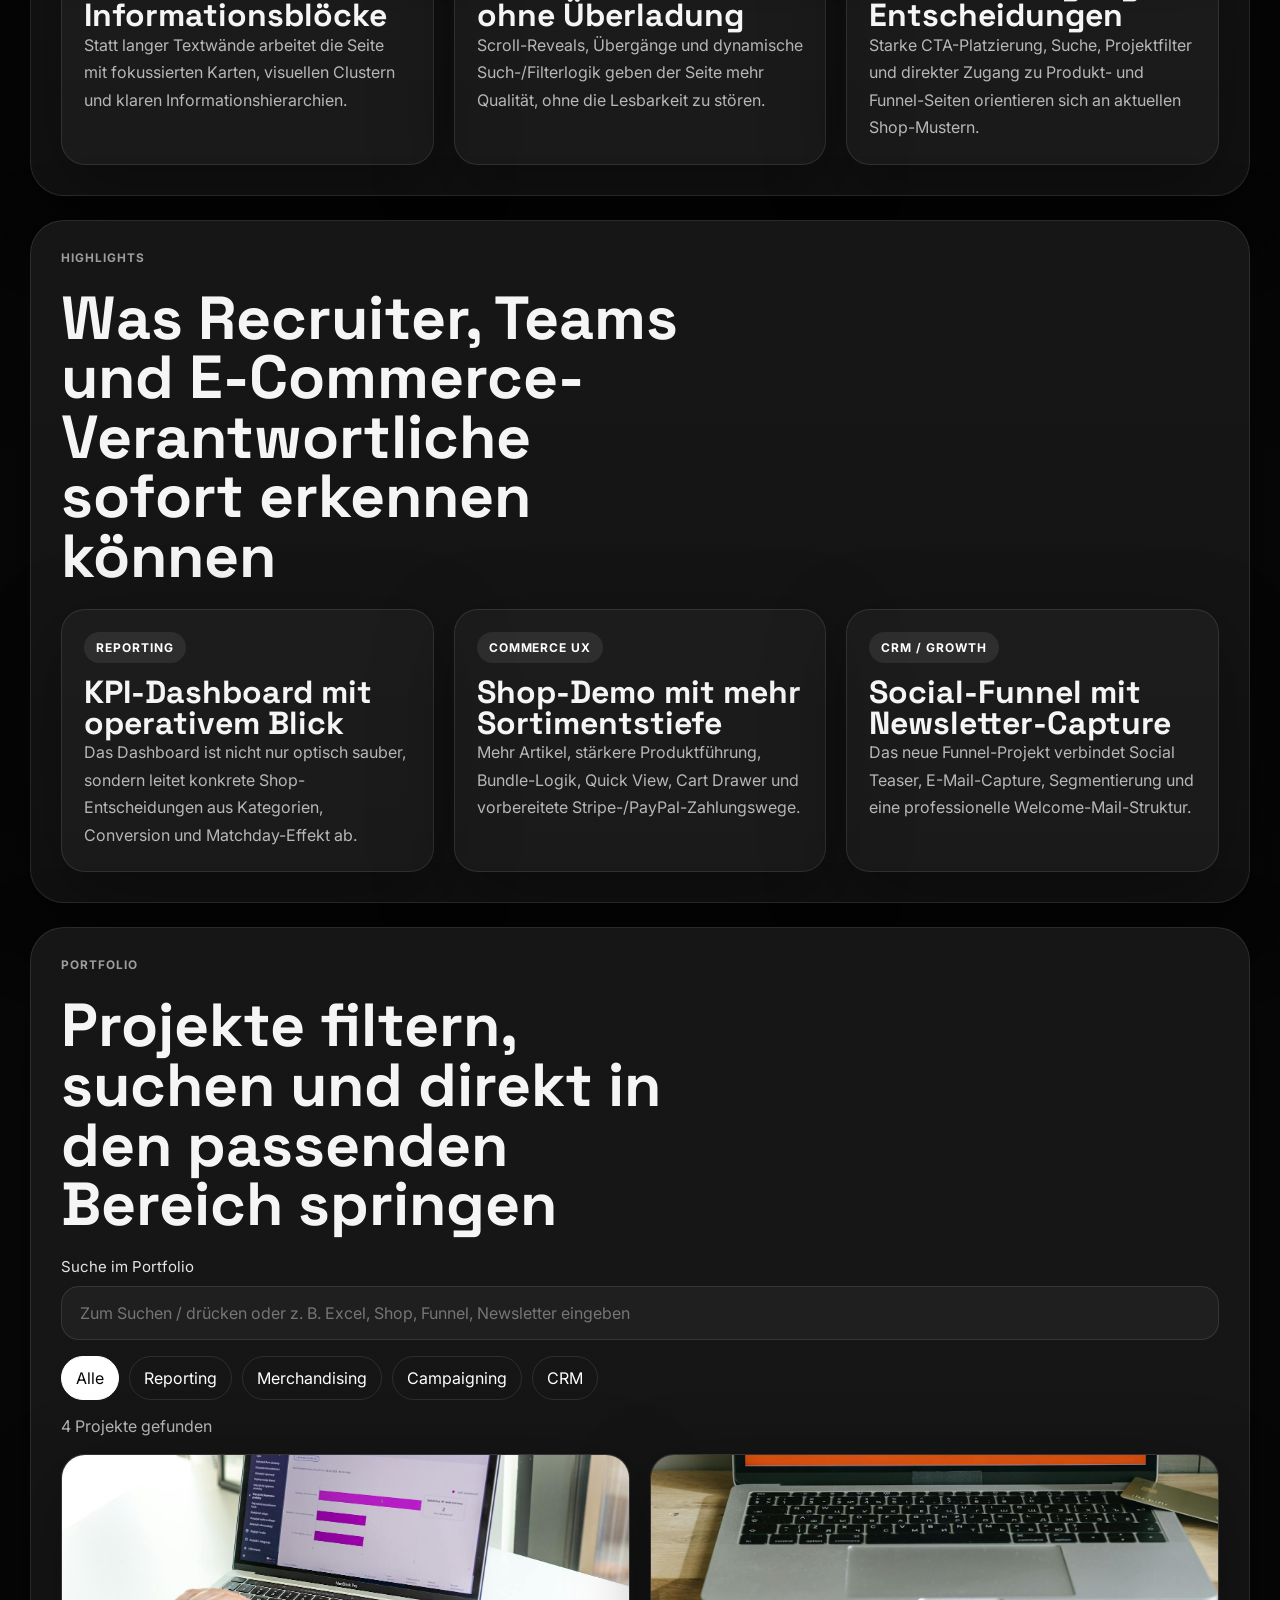
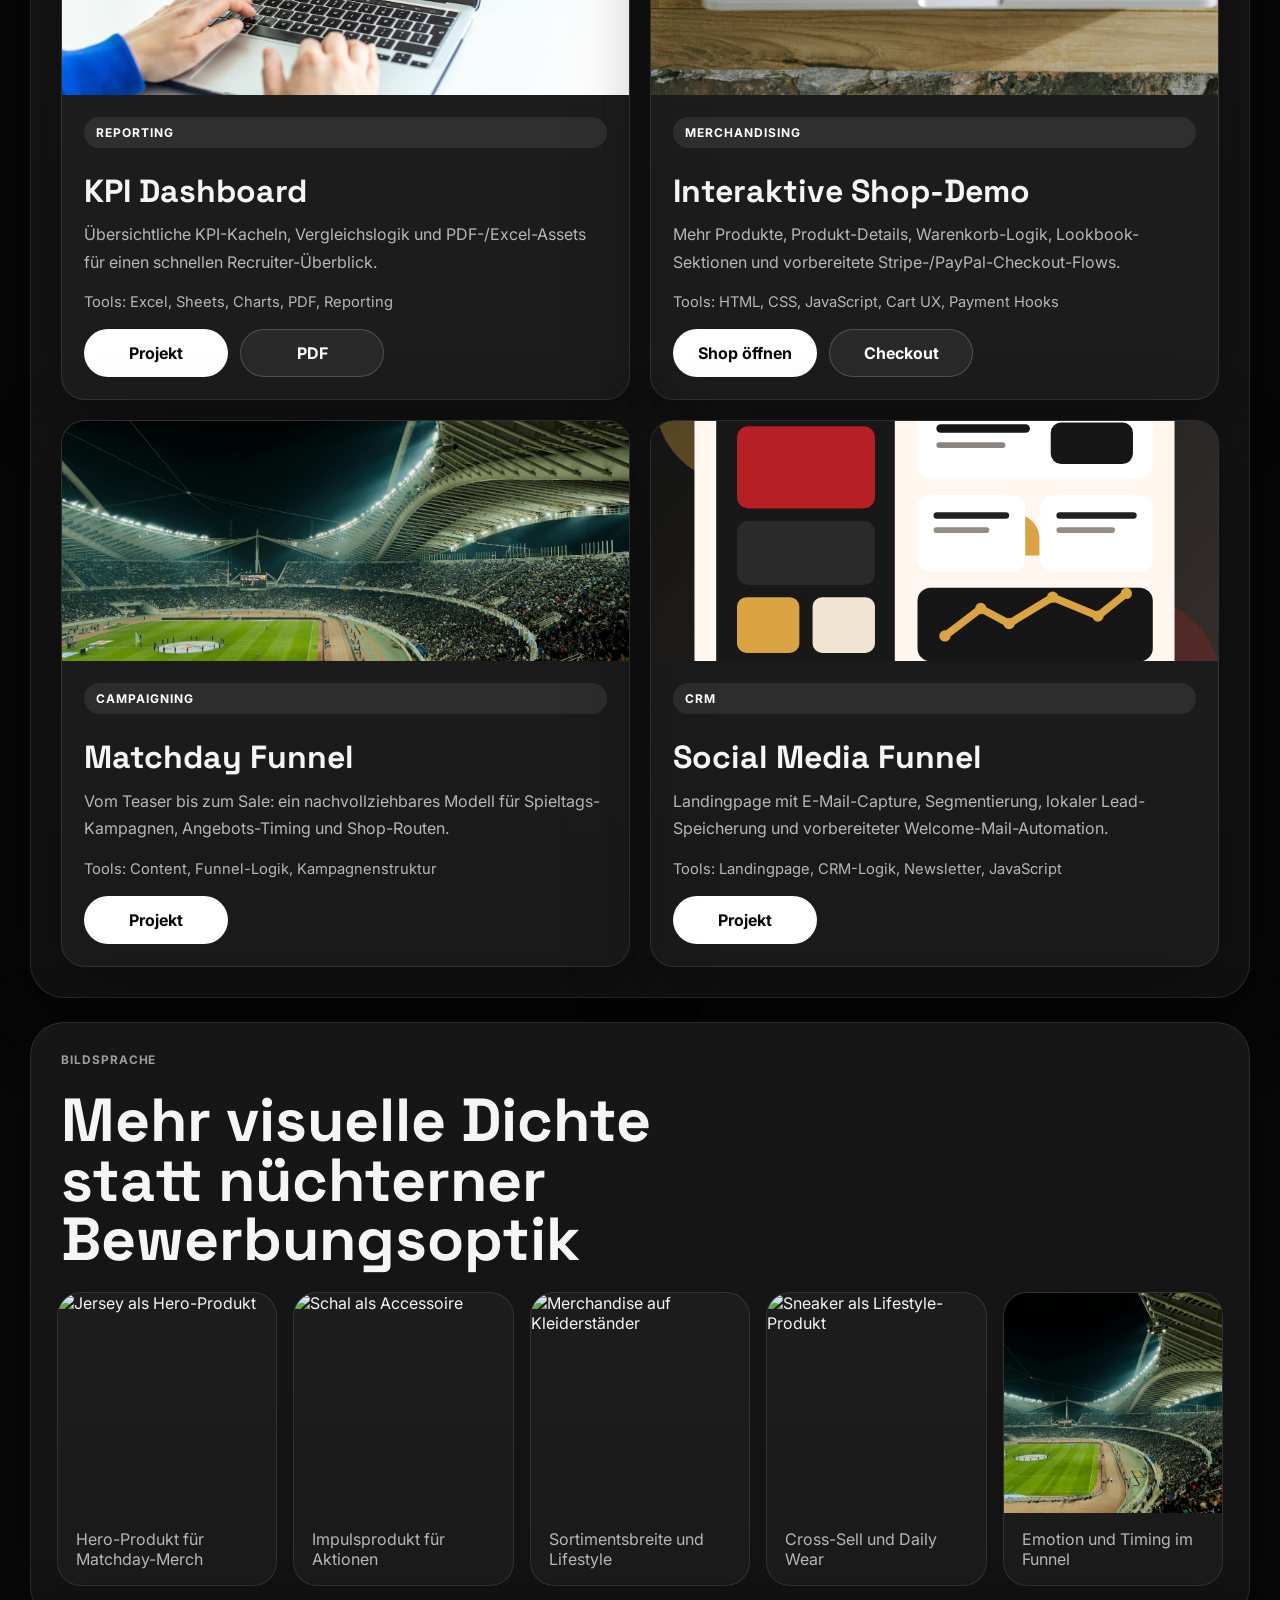
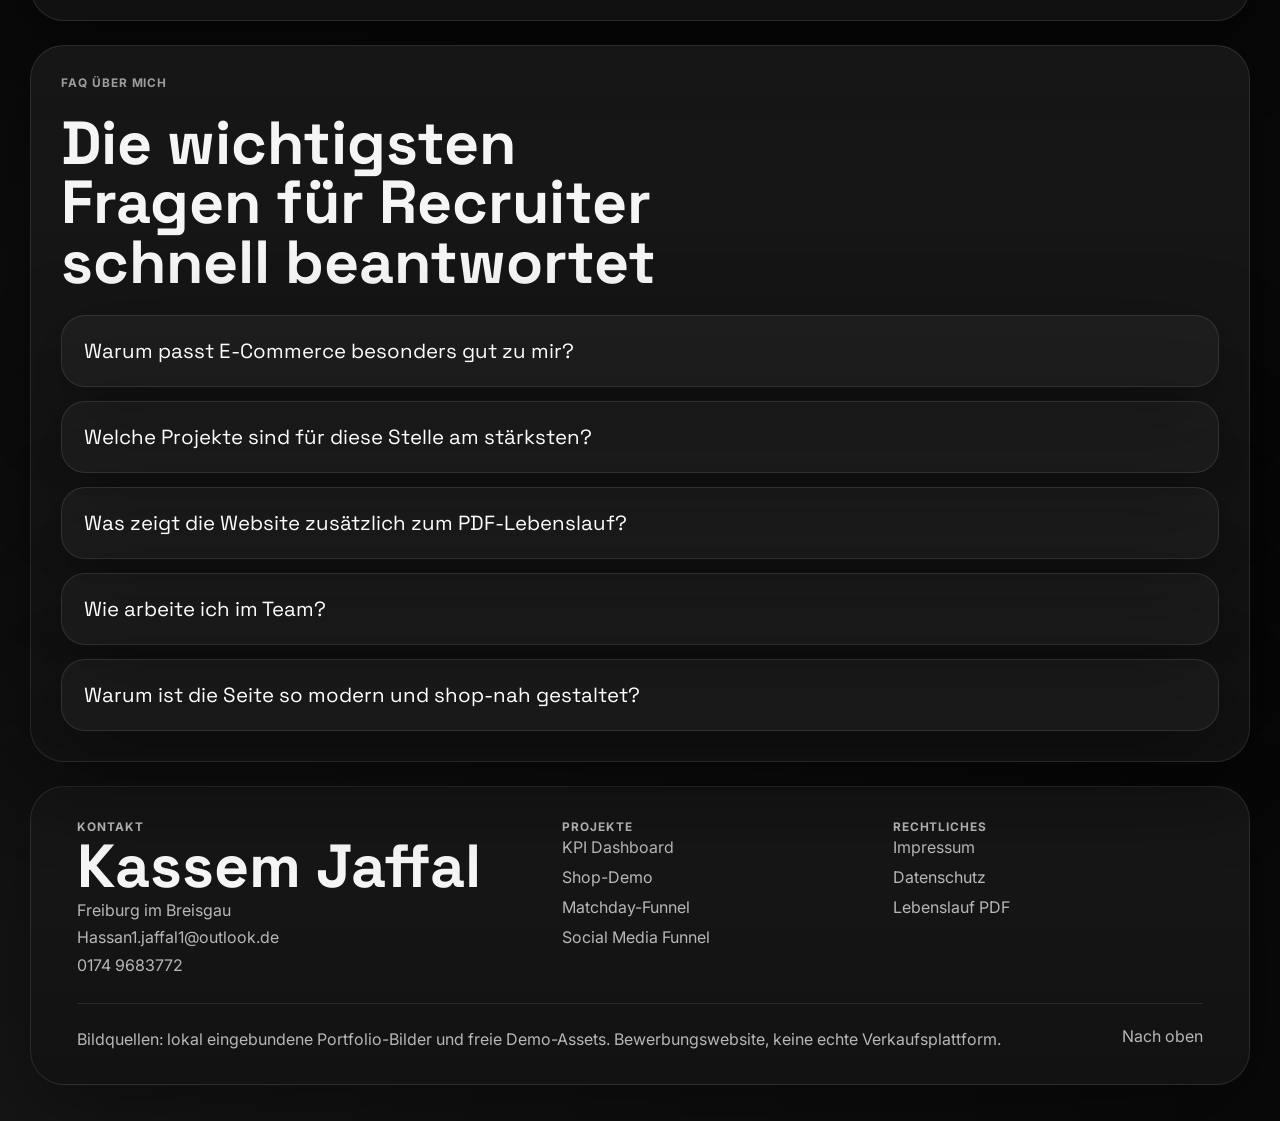
==== commit cb59e884: "Expand shop demo and add social funnel project" ====
--- a/index.html
+++ b/index.html
@@ -4,436 +4,457 @@
     <meta charset="UTF-8" />
     <meta name="viewport" content="width=device-width, initial-scale=1.0" />
     <title>Kassem Jaffal | Bewerbung E-Commerce</title>
-    <link rel="preconnect" href="https://fonts.googleapis.com" />
-    <link rel="preconnect" href="https://fonts.gstatic.com" crossorigin />
-    <link
-      href="https://fonts.googleapis.com/css2?family=Barlow+Condensed:wght@500;700&family=Manrope:wght@400;500;700;800&display=swap"
-      rel="stylesheet"
+    <meta
+      name="description"
+      content="Bewerbungswebsite von Kassem Jaffal mit KPI-Dashboard, interaktiver Shop-Demo, Matchday-Funnel und Social-Media-Funnel mit Newsletter-Flow."
     />
     <link rel="stylesheet" href="styles.css" />
   </head>
   <body>
-    <div class="page-shell">
-      <header class="hero">
+    <div class="scroll-progress" id="scrollProgress"></div>
+
+    <div class="announcement-bar">
+      <div class="announcement-bar__inner">
+        <span class="announcement-bar__label">Portfolio Update</span>
+        <strong id="announcementText">Mehr Produkte, Social-Funnel und modernisierte Commerce-Landingpage sind live.</strong>
+      </div>
+    </div>
+
+    <header class="site-header">
+      <div class="site-header__inner">
+        <a class="brand" href="#top" aria-label="Startseite">
+          <img src="assets/freiburg-mark.svg" alt="Rot-schwarz-weißes Signet" />
+          <span>
+            <strong>Kassem Jaffal</strong>
+            <small>Bewerbung E-Commerce</small>
+          </span>
+        </a>
+
+        <nav class="site-nav" aria-label="Hauptnavigation">
+          <a class="site-nav__link" href="#profil">Profil</a>
+          <a class="site-nav__link" href="#story">Story</a>
+          <a class="site-nav__link" href="#portfolio">Portfolio</a>
+          <a class="site-nav__link" href="#faq">FAQ</a>
+          <a class="site-nav__link" href="#kontakt">Kontakt</a>
+        </nav>
+
+        <div class="site-header__actions">
+          <a class="button button--secondary" href="downloads/Kassem_Jaffal_Lebenslauf.pdf">Lebenslauf PDF</a>
+          <a class="button button--primary" href="projects/mock-fanshop.html">Shop-Demo</a>
+        </div>
+      </div>
+    </header>
+
+    <main id="top">
+      <section class="hero" data-section="hero" data-reveal>
         <div class="hero__copy">
-          <p class="eyebrow">Bewerbungswebsite · Ausbildung im E-Commerce</p>
-          <h1>Kassem Jaffal</h1>
+          <p class="eyebrow">Bewerbung für die Ausbildung Kaufmann im E-Commerce</p>
+          <h1>Commerce-Denken, Produktgefühl und Reporting in einer professionellen Website.</h1>
           <p class="hero__lead">
-            Ich bringe technisches Verständnis, eine strukturierte Arbeitsweise
-            und eigene praktische Erfahrung aus privaten E-Commerce-Projekten
-            mit. Genau diese Kombination möchte ich in die Ausbildung beim SC
-            Freiburg einbringen.
+            Ich habe diese Website als digitales Bewerbungspaket aufgebaut:
+            mit modernem Landingpage-Auftritt, konkreten E-Commerce-Projekten,
+            einer interaktiven Shop-Demo, KPI-Reporting und einem Social-Media-Funnel
+            mit Newsletter-Flow. So sieht man nicht nur meinen Lebenslauf,
+            sondern direkt meine Arbeitsweise.
           </p>
+
           <div class="hero__actions">
-            <a class="button button--primary" href="#profil">Profil</a>
-            <a class="button button--ghost" href="#projects">Portfolio</a>
-          </div>
-        </div>
-
-        <div class="hero__card">
-          <span class="hero__card-label">Passung zur Stelle</span>
-          <ul class="hero__fit-list">
-            <li>Interesse an Onlinehandel, digitalen Trends und Shop-Systemen</li>
-            <li>Analytisches Denken durch Informatik und praxisnahe Projekte</li>
-            <li>Erfahrung mit Social Media Marketing und digitalen Brands</li>
-            <li>Sorgfältige, kommunikative und lernbereite Arbeitsweise</li>
+            <a class="button button--primary" href="#portfolio">Portfolio ansehen</a>
+            <a class="button button--ghost" href="projects/social-media-funnel.html">Social Funnel öffnen</a>
+          </div>
+
+          <div class="hero__facts">
+            <article>
+              <strong data-count="4">4</strong>
+              <span>Projekt-Cases mit Bezug zu Shop, Funnel, CRM und Reporting</span>
+            </article>
+            <article>
+              <strong data-count="8">8</strong>
+              <span>Beispielprodukte in der Shop-Demo mit Warenkorb und Checkout</span>
+            </article>
+            <article>
+              <strong>UX</strong>
+              <span>moderne Landingpage mit Suchfunktion, Filterlogik und Motion</span>
+            </article>
+          </div>
+        </div>
+
+        <div class="hero__visual">
+          <div class="hero__mark-card">
+            <img src="assets/freiburg-mark.svg" alt="Freiburg-inspiriertes Signet" />
+            <div>
+              <p class="eyebrow">Visuelle Richtung</p>
+              <p>Schwarz, Weiß und Rot als klare Markenwelt mit sportlicher Energie, Shop-Ästhetik und einem fokussierten, professionellen Auftritt.</p>
+            </div>
+          </div>
+
+          <div class="hero__gallery">
+            <img src="assets/matchday-funnel.jpg" alt="Stadionbild für Matchday-Stimmung" loading="lazy" />
+            <img src="assets/excel-kpi-dashboard.jpg" alt="Dashboard und Analyse auf einem Laptop" loading="lazy" />
+            <img src="assets/mock-fanshop.jpg" alt="Shop-Visual auf Laptop" loading="lazy" />
+            <img src="assets/product-jersey.jpg" alt="Produktfoto eines roten Jerseys" loading="lazy" />
+          </div>
+        </div>
+      </section>
+
+      <section class="section section--rail" data-reveal>
+        <div class="info-rail">
+          <span>Shop-Logik</span>
+          <span>KPI-Verständnis</span>
+          <span>CRM & Newsletter</span>
+          <span>Social-Media-Denken</span>
+          <span>Produktdarstellung</span>
+          <span>Matchday-Kampagnen</span>
+          <span>Such- und Filter-UX</span>
+          <span>Kundenfokus</span>
+        </div>
+      </section>
+
+      <section class="section" id="profil" data-section="profil" data-reveal>
+        <div class="section-heading">
+          <p class="eyebrow">Kurzprofil</p>
+          <h2>Warum mein Profil zu einem modernen Fanshop- und Commerce-Team passt</h2>
+        </div>
+
+        <div class="profile-grid">
+          <article class="panel panel--wide">
+            <p>
+              Mein Hintergrund ist technisch geprägt, aber mein Interesse geht
+              klar in Richtung E-Commerce. Mich reizt die Verbindung aus
+              Sortiment, Produktdarstellung, digitalem Marketing, Kundenführung
+              und Kennzahlen. Genau diese Mischung habe ich in dieser Website
+              bewusst sichtbar gemacht.
+            </p>
+            <p>
+              In privaten Projekten habe ich mich bereits mit digitalen Brands,
+              Social-Media-Marketing, Landingpages, Angebotslogik und Funnel-Ideen
+              beschäftigt. Dadurch habe ich ein Gefühl dafür entwickelt, wie
+              Produkte online besser wirken, wie Kampagnen aufgebaut werden und
+              wie ein Shop professionell und zugleich emotional auftreten kann.
+            </p>
+          </article>
+
+          <aside class="panel">
+            <h3>Stärken auf einen Blick</h3>
+            <ul class="check-list">
+              <li>Interesse an Onlinehandel, Shop-Systemen und digitalen Trends</li>
+              <li>Analytisches Denken und saubere, strukturierte Umsetzung</li>
+              <li>Gespür für Zielgruppen, Content und Angebotswirkung</li>
+              <li>Technisches Grundverständnis aus Informatik und Praxis</li>
+              <li>Hohe Lernbereitschaft, Sorgfalt und Teamfähigkeit</li>
+            </ul>
+          </aside>
+        </div>
+      </section>
+
+      <section class="section" id="story" data-section="story" data-reveal>
+        <div class="section-heading">
+          <p class="eyebrow">Story</p>
+          <h2>So ist diese Bewerbung als Commerce-Landingpage aufgebaut</h2>
+        </div>
+
+        <div class="story-grid">
+          <article class="story-card story-card--accent">
+            <p class="eyebrow">Landingpage Template</p>
+            <h3>Editorial Hero statt klassischem Lebenslauf-Look</h3>
+            <p>
+              Der Einstieg kombiniert klare Headline, starke Bildfläche,
+              sofortige Call-to-Actions und ein präzises Leistungsversprechen.
+              Das wirkt deutlich moderner als ein statischer Onepager.
+            </p>
+          </article>
+
+          <article class="story-card">
+            <img src="assets/mock-fanshop.jpg" alt="Shop-Startseite auf Laptop" loading="lazy" />
+            <div>
+              <p class="eyebrow">Commerce</p>
+              <h3>Produkt, Sortiment und Kaufimpuls</h3>
+              <p>Die Shop-Demo zeigt Produktkarten, Quick View, Varianten, Warenkorb und vorbereitete Zahlungswege.</p>
+            </div>
+          </article>
+
+          <article class="story-card">
+            <img src="assets/excel-kpi-dashboard.jpg" alt="Analyse auf Laptop mit Dashboard" loading="lazy" />
+            <div>
+              <p class="eyebrow">Reporting</p>
+              <h3>Zahlen schnell lesbar machen</h3>
+              <p>Das KPI-Projekt fokussiert Umsatz, AOV, Conversion und Matchday-Effekt in einer sauberen Übersicht.</p>
+            </div>
+          </article>
+        </div>
+
+        <div class="trend-grid">
+          <article class="trend-card">
+            <span class="insight-card__kicker">2025/2026 Pattern</span>
+            <h3>Bento-ähnliche Informationsblöcke</h3>
+            <p>Statt langer Textwände arbeitet die Seite mit fokussierten Karten, visuellen Clustern und klaren Informationshierarchien.</p>
+          </article>
+          <article class="trend-card">
+            <span class="insight-card__kicker">Progressive Motion</span>
+            <h3>Moderne Interaktion ohne Überladung</h3>
+            <p>Scroll-Reveals, Übergänge und dynamische Such-/Filterlogik geben der Seite mehr Qualität, ohne die Lesbarkeit zu stören.</p>
+          </article>
+          <article class="trend-card">
+            <span class="insight-card__kicker">Commerce UX</span>
+            <h3>Schneller Zugang zu Entscheidungen</h3>
+            <p>Starke CTA-Platzierung, Suche, Projektfilter und direkter Zugang zu Produkt- und Funnel-Seiten orientieren sich an aktuellen Shop-Mustern.</p>
+          </article>
+        </div>
+      </section>
+
+      <section class="section" id="insights" data-section="insights" data-reveal>
+        <div class="section-heading">
+          <p class="eyebrow">Highlights</p>
+          <h2>Was Recruiter, Teams und E-Commerce-Verantwortliche sofort erkennen können</h2>
+        </div>
+
+        <div class="insight-grid">
+          <article class="insight-card">
+            <span class="insight-card__kicker">Reporting</span>
+            <h3>KPI-Dashboard mit operativem Blick</h3>
+            <p>Das Dashboard ist nicht nur optisch sauber, sondern leitet konkrete Shop-Entscheidungen aus Kategorien, Conversion und Matchday-Effekt ab.</p>
+          </article>
+
+          <article class="insight-card">
+            <span class="insight-card__kicker">Commerce UX</span>
+            <h3>Shop-Demo mit mehr Sortimentstiefe</h3>
+            <p>Mehr Artikel, stärkere Produktführung, Bundle-Logik, Quick View, Cart Drawer und vorbereitete Stripe-/PayPal-Zahlungswege.</p>
+          </article>
+
+          <article class="insight-card">
+            <span class="insight-card__kicker">CRM / Growth</span>
+            <h3>Social-Funnel mit Newsletter-Capture</h3>
+            <p>Das neue Funnel-Projekt verbindet Social Teaser, E-Mail-Capture, Segmentierung und eine professionelle Welcome-Mail-Struktur.</p>
+          </article>
+        </div>
+      </section>
+
+      <section class="section" id="portfolio" data-section="portfolio" data-reveal>
+        <div class="section-heading">
+          <p class="eyebrow">Portfolio</p>
+          <h2>Projekte filtern, suchen und direkt in den passenden Bereich springen</h2>
+        </div>
+
+        <div class="portfolio-toolbar">
+          <label class="search-field" for="portfolioSearch">
+            <span>Suche im Portfolio</span>
+            <input
+              id="portfolioSearch"
+              type="search"
+              placeholder="Zum Suchen / drücken oder z. B. Excel, Shop, Funnel, Newsletter eingeben"
+              autocomplete="off"
+            />
+          </label>
+
+          <div class="filter-chips" aria-label="Portfolio-Kategorien">
+            <button class="chip is-active" type="button" data-filter="all">Alle</button>
+            <button class="chip" type="button" data-filter="reporting">Reporting</button>
+            <button class="chip" type="button" data-filter="merchandising">Merchandising</button>
+            <button class="chip" type="button" data-filter="campaigning">Campaigning</button>
+            <button class="chip" type="button" data-filter="crm">CRM</button>
+          </div>
+        </div>
+
+        <p class="results-copy" id="portfolioResultCount">4 Projekte gefunden</p>
+
+        <div class="portfolio-grid" id="portfolioGrid">
+          <article
+            class="portfolio-card"
+            data-category="reporting"
+            data-search="excel kpi dashboard reporting daten analyse conversion aov retouren matchday reporting pdf excel"
+          >
+            <img src="assets/excel-kpi-dashboard.jpg" alt="Analyseansicht auf einem Laptop" loading="lazy" />
+            <div class="portfolio-card__body">
+              <span class="portfolio-card__tag">Reporting</span>
+              <h3>KPI Dashboard</h3>
+              <p>Übersichtliche KPI-Kacheln, Vergleichslogik und PDF-/Excel-Assets für einen schnellen Recruiter-Überblick.</p>
+              <p class="portfolio-card__meta">Tools: Excel, Sheets, Charts, PDF, Reporting</p>
+              <div class="portfolio-card__actions">
+                <a class="button button--card" href="projects/kpi-dashboard.html">Projekt</a>
+                <a class="button button--secondary" href="downloads/SCF_Ecommerce_KPI_Dashboard.pdf">PDF</a>
+              </div>
+            </div>
+          </article>
+
+          <article
+            class="portfolio-card"
+            data-category="merchandising"
+            data-search="shop demo fanshop merchandising checkout stripe paypal warenkorb produktseiten filter suche produkte"
+          >
+            <img src="assets/mock-fanshop.jpg" alt="Laptop und Shop-Arbeitsplatz" loading="lazy" />
+            <div class="portfolio-card__body">
+              <span class="portfolio-card__tag">Merchandising</span>
+              <h3>Interaktive Shop-Demo</h3>
+              <p>Mehr Produkte, Produkt-Details, Warenkorb-Logik, Lookbook-Sektionen und vorbereitete Stripe-/PayPal-Checkout-Flows.</p>
+              <p class="portfolio-card__meta">Tools: HTML, CSS, JavaScript, Cart UX, Payment Hooks</p>
+              <div class="portfolio-card__actions">
+                <a class="button button--card" href="projects/mock-fanshop.html">Shop öffnen</a>
+                <a class="button button--secondary" href="projects/checkout.html">Checkout</a>
+              </div>
+            </div>
+          </article>
+
+          <article
+            class="portfolio-card"
+            data-category="campaigning"
+            data-search="matchday funnel content social media kampagne traffic click sale angebot shop route heimspiel"
+          >
+            <img src="assets/matchday-funnel.jpg" alt="Stadionmotiv für Matchday-Kampagnen" loading="lazy" />
+            <div class="portfolio-card__body">
+              <span class="portfolio-card__tag">Campaigning</span>
+              <h3>Matchday Funnel</h3>
+              <p>Vom Teaser bis zum Sale: ein nachvollziehbares Modell für Spieltags-Kampagnen, Angebots-Timing und Shop-Routen.</p>
+              <p class="portfolio-card__meta">Tools: Content, Funnel-Logik, Kampagnenstruktur</p>
+              <div class="portfolio-card__actions">
+                <a class="button button--card" href="projects/matchday-funnel.html">Projekt</a>
+              </div>
+            </div>
+          </article>
+
+          <article
+            class="portfolio-card"
+            data-category="crm"
+            data-search="social media funnel newsletter email landing page crm lead capture welcome mail audience"
+          >
+            <img src="assets/social-funnel.svg" alt="Visualisierung eines Social Funnels" loading="lazy" />
+            <div class="portfolio-card__body">
+              <span class="portfolio-card__tag">CRM</span>
+              <h3>Social Media Funnel</h3>
+              <p>Landingpage mit E-Mail-Capture, Segmentierung, lokaler Lead-Speicherung und vorbereiteter Welcome-Mail-Automation.</p>
+              <p class="portfolio-card__meta">Tools: Landingpage, CRM-Logik, Newsletter, JavaScript</p>
+              <div class="portfolio-card__actions">
+                <a class="button button--card" href="projects/social-media-funnel.html">Projekt</a>
+              </div>
+            </div>
+          </article>
+        </div>
+
+        <p class="empty-state" id="portfolioEmptyState" hidden>Keine Projekte passen zur aktuellen Suche.</p>
+      </section>
+
+      <section class="section" data-reveal>
+        <div class="section-heading">
+          <p class="eyebrow">Bildsprache</p>
+          <h2>Mehr visuelle Dichte statt nüchterner Bewerbungsoptik</h2>
+        </div>
+
+        <div class="image-rail" aria-label="Projektbilder">
+          <div class="image-rail__track">
+            <article class="image-rail__card">
+              <img src="assets/product-jersey.jpg" alt="Jersey als Hero-Produkt" loading="lazy" />
+              <p>Hero-Produkt für Matchday-Merch</p>
+            </article>
+            <article class="image-rail__card">
+              <img src="assets/product-scarf.jpg" alt="Schal als Accessoire" loading="lazy" />
+              <p>Impulsprodukt für Aktionen</p>
+            </article>
+            <article class="image-rail__card">
+              <img src="assets/product-rack.jpg" alt="Merchandise auf Kleiderständer" loading="lazy" />
+              <p>Sortimentsbreite und Lifestyle</p>
+            </article>
+            <article class="image-rail__card">
+              <img src="assets/product-sneaker.jpg" alt="Sneaker als Lifestyle-Produkt" loading="lazy" />
+              <p>Cross-Sell und Daily Wear</p>
+            </article>
+            <article class="image-rail__card">
+              <img src="assets/matchday-funnel.jpg" alt="Stadionbild für Matchday-Kampagnen" loading="lazy" />
+              <p>Emotion und Timing im Funnel</p>
+            </article>
+          </div>
+        </div>
+      </section>
+
+      <section class="section" id="faq" data-section="faq" data-reveal>
+        <div class="section-heading">
+          <p class="eyebrow">FAQ über mich</p>
+          <h2>Die wichtigsten Fragen für Recruiter schnell beantwortet</h2>
+        </div>
+
+        <div class="faq-list">
+          <article class="faq-item">
+            <button class="faq-trigger" type="button" aria-expanded="false">
+              Warum passt E-Commerce besonders gut zu mir?
+            </button>
+            <div class="faq-content" hidden>
+              <p>Weil hier Technik, Produktgefühl, Marketing, Daten und Kundenverständnis zusammenkommen. Genau diese Mischung interessiert mich am meisten.</p>
+            </div>
+          </article>
+
+          <article class="faq-item">
+            <button class="faq-trigger" type="button" aria-expanded="false">
+              Welche Projekte sind für diese Stelle am stärksten?
+            </button>
+            <div class="faq-content" hidden>
+              <p>Das KPI-Dashboard für Reporting, die Shop-Demo für Merchandising und Commerce UX sowie der Social-Funnel für Kampagnen- und CRM-Denken.</p>
+            </div>
+          </article>
+
+          <article class="faq-item">
+            <button class="faq-trigger" type="button" aria-expanded="false">
+              Was zeigt die Website zusätzlich zum PDF-Lebenslauf?
+            </button>
+            <div class="faq-content" hidden>
+              <p>Sie zeigt konkrete Arbeitsproben, digitales Denken, visuelle Qualität, Interaktion, Funnel-Logik und ein klareres Verständnis für moderne Shop- und Marketingprozesse.</p>
+            </div>
+          </article>
+
+          <article class="faq-item">
+            <button class="faq-trigger" type="button" aria-expanded="false">
+              Wie arbeite ich im Team?
+            </button>
+            <div class="faq-content" hidden>
+              <p>Ruhig, strukturiert, verlässlich und mit dem Anspruch, Aufgaben sauber zu verstehen und nachvollziehbar umzusetzen.</p>
+            </div>
+          </article>
+
+          <article class="faq-item">
+            <button class="faq-trigger" type="button" aria-expanded="false">
+              Warum ist die Seite so modern und shop-nah gestaltet?
+            </button>
+            <div class="faq-content" hidden>
+              <p>Weil die Bewerbung gerade für einen digitalen Handelsbereich stärker wirkt, wenn die Darstellung bereits zeigt, dass ich Plattformen, Nutzerführung und visuelles Merchandising ernst nehme.</p>
+            </div>
+          </article>
+        </div>
+      </section>
+    </main>
+
+    <footer class="site-footer" id="kontakt">
+      <div class="site-footer__inner">
+        <div>
+          <p class="eyebrow">Kontakt</p>
+          <h2>Kassem Jaffal</h2>
+          <p>Freiburg im Breisgau</p>
+          <p><a href="mailto:Hassan1.jaffal1@outlook.de">Hassan1.jaffal1@outlook.de</a></p>
+          <p><a href="tel:+491749683772">0174 9683772</a></p>
+        </div>
+
+        <div>
+          <p class="eyebrow">Projekte</p>
+          <ul class="footer-links">
+            <li><a href="projects/kpi-dashboard.html">KPI Dashboard</a></li>
+            <li><a href="projects/mock-fanshop.html">Shop-Demo</a></li>
+            <li><a href="projects/matchday-funnel.html">Matchday-Funnel</a></li>
+            <li><a href="projects/social-media-funnel.html">Social Media Funnel</a></li>
           </ul>
         </div>
-      </header>
-
-      <main>
-        <section class="section intro" id="profil">
-          <div class="section-heading">
-            <p class="eyebrow">Kurzprofil</p>
-            <h2>Warum ich zur Ausbildung im E-Commerce passe</h2>
-          </div>
-
-          <div class="intro__grid">
-            <article class="panel panel--wide">
-              <p>
-                Mein Werdegang verbindet Technik, Kommunikation und Interesse an
-                digitalen Geschäftsmodellen. Durch meinen schulischen und
-                praktischen Hintergrund habe ich früh gelernt, strukturiert zu
-                arbeiten, mich schnell in Systeme einzuarbeiten und
-                verantwortungsvoll mit Aufgaben umzugehen.
-              </p>
-              <p>
-                Besonders motiviert mich der E-Commerce-Bereich, weil hier Daten,
-                Kundenerlebnis, Marketing und operatives Arbeiten direkt
-                zusammenkommen. In privaten Projekten habe ich bereits digitale
-                Brands aufgebaut, Produktideen getestet, Shop-Inhalte geplant
-                und Social-Media-Maßnahmen ausprobiert. Dadurch kenne ich die
-                Dynamik hinter Online-Verkauf, Reichweite und Performance nicht
-                nur aus Interesse, sondern aus eigener Anwendung.
-              </p>
-            </article>
-
-            <aside class="panel">
-              <h3>Stärken</h3>
-              <ul class="check-list">
-                <li>Sehr gute digitale Affinität</li>
-                <li>Saubere und genaue Arbeitsweise</li>
-                <li>Interesse an Zahlen, Kennzahlen und Optimierung</li>
-                <li>Kommunikationsstark und teamorientiert</li>
-                <li>Hohe Motivation, Neues schnell zu lernen</li>
-              </ul>
-            </aside>
-          </div>
-        </section>
-
-        <section class="section timeline">
-          <div class="section-heading">
-            <p class="eyebrow">Werdegang</p>
-            <h2>Stationen, die mich auf den nächsten Schritt vorbereiten</h2>
-          </div>
-
-          <div class="timeline__list">
-            <article class="timeline__item">
-              <span class="timeline__year">2022</span>
-              <div>
-                <h3>Praktikum bei Bechtle AG</h3>
-                <p>
-                  Erste Einblicke in professionelle IT-Prozesse, systematisches
-                  Arbeiten und technische Abläufe. Dort habe ich gelernt, wie
-                  wichtig saubere Prozesse, Genauigkeit und lösungsorientiertes
-                  Denken im Arbeitsalltag sind.
-                </p>
-              </div>
-            </article>
-
-            <article class="timeline__item">
-              <span class="timeline__year">2023</span>
-              <div>
-                <h3>Soziales Praktikum</h3>
-                <p>
-                  Stärkung von Verantwortungsbewusstsein, Zuverlässigkeit und
-                  Kommunikationsfähigkeit. Gerade im Kontakt mit Menschen habe
-                  ich gemerkt, wie wichtig Freundlichkeit und Klarheit sind.
-                </p>
-              </div>
-            </article>
-
-            <article class="timeline__item">
-              <span class="timeline__year">2025</span>
-              <div>
-                <h3>Abitur am Wentzinger Gymnasium</h3>
-                <p>
-                  Solide Grundlage in analytischem Denken, Lernbereitschaft und
-                  selbstständiger Organisation. Besonders das strukturierte
-                  Arbeiten aus dem schulischen Alltag ist für mich heute ein
-                  klarer Vorteil.
-                </p>
-              </div>
-            </article>
-
-            <article class="timeline__item">
-              <span class="timeline__year">laufend</span>
-              <div>
-                <h3>Private E-Commerce-Erfahrung</h3>
-                <p>
-                  Aufbau und Test von Projekten rund um digitale Brands, Social
-                  Media Marketing, Content-Ideen, Angebotsseiten und Performance
-                  Tracking. So habe ich ein direktes Gefühl für Zielgruppen,
-                  Wirkung von Creatives und die Bedeutung guter Shop-Präsentation
-                  entwickelt.
-                </p>
-              </div>
-            </article>
-          </div>
-        </section>
-
-        <section class="section fit">
-          <div class="section-heading">
-            <p class="eyebrow">Mehrwert</p>
-            <h2>Was ich konkret in das Fanshop-Team einbringen kann</h2>
-          </div>
-
-          <div class="fit__grid">
-            <article class="fit-card">
-              <h3>Shop-Verständnis</h3>
-              <p>
-                Ich interessiere mich für Produktdarstellung, Struktur von
-                Online-Shops und dafür, wie Nutzer sich durch Angebote bewegen.
-              </p>
-            </article>
-
-            <article class="fit-card">
-              <h3>Datenorientierung</h3>
-              <p>
-                Kennzahlen, Reaktionen auf Angebote und Performance-Auswertung
-                motivieren mich, weil daraus direkt bessere Entscheidungen
-                entstehen.
-              </p>
-            </article>
-
-            <article class="fit-card">
-              <h3>Marketing-Nähe</h3>
-              <p>
-                Durch eigene Social-Media-Projekte kenne ich die Verbindung aus
-                Content, Reichweite, Zielgruppenansprache und Verkaufsfokus.
-              </p>
-            </article>
-
-            <article class="fit-card">
-              <h3>Kundenfokus</h3>
-              <p>
-                Ein gutes Einkaufserlebnis entsteht für mich durch Klarheit,
-                Verlässlichkeit und eine saubere, freundliche Kommunikation.
-              </p>
-            </article>
-          </div>
-        </section>
-
-        <section class="section portfolio" id="projects">
-          <div class="section-heading">
-            <p class="eyebrow">Portfolio</p>
-            <h2>Drei Projekt-Cases mit direktem Bezug zu E-Commerce und Marketing</h2>
-          </div>
-
-          <p class="portfolio__note">
-            Alle drei Karten fuehren jetzt auf echte Projektseiten. Das
-            KPI-Dashboard enthaelt zusaetzlich direkte Downloads fuer XLSX, PDF
-            und CSV.
-          </p>
-
-          <div class="portfolio__cards">
-            <article class="project-card">
-              <img
-                class="project-card__image"
-                src="assets/excel-kpi-dashboard.jpg"
-                alt="Laptop mit Dashboard-Ansicht und KPI-Auswertung"
-                loading="lazy"
-              />
-              <div class="project-card__body">
-                <span class="project-card__tag">Reporting</span>
-                <h3>KPI Dashboard (Excel)</h3>
-                <p>Umsatz, AOV, Conversion, Retourenquote, Matchday vs Non-Matchday.</p>
-                <p class="project-card__tools">Excel/Sheets, Pivot/Charts</p>
-                <a class="button button--card" href="projects/kpi-dashboard.html">View</a>
-              </div>
-            </article>
-
-            <article class="project-card">
-              <img
-                class="project-card__image"
-                src="assets/mock-fanshop.jpg"
-                alt="Person arbeitet an einem Online-Shop auf dem Laptop"
-                loading="lazy"
-              />
-              <div class="project-card__body">
-                <span class="project-card__tag">Merchandising</span>
-                <h3>Mock-Fanshop</h3>
-                <p>Shop-Struktur, Produktdarstellung und Angebotslogik fuer Fanartikel.</p>
-                <p class="project-card__tools">Shop-Konzept, Produkttexte, Visual Merch</p>
-                <a class="button button--card" href="projects/mock-fanshop.html">View</a>
-              </div>
-            </article>
-
-            <article class="project-card">
-              <img
-                class="project-card__image"
-                src="assets/matchday-funnel.jpg"
-                alt="Stadionbild passend zu einem Matchday-Marketing-Funnel"
-                loading="lazy"
-              />
-              <div class="project-card__body">
-                <span class="project-card__tag">Campaigning</span>
-                <h3>Matchday-Funnel</h3>
-                <p>Traffic, Angebote und Conversion rund um Heimspiele strukturiert denken.</p>
-                <p class="project-card__tools">Content, Funnel-Logik, Social Media</p>
-                <a class="button button--card" href="projects/matchday-funnel.html">View</a>
-              </div>
-            </article>
-          </div>
-
-          <div class="project-detail-list">
-            <article class="project-detail" id="excel-dashboard">
-              <div class="project-detail__visual">
-                <img
-                  src="assets/excel-kpi-dashboard.jpg"
-                  alt="Dashboard-Ansicht fuer KPI-Analyse"
-                  loading="lazy"
-                />
-              </div>
-              <div class="project-detail__content">
-                <p class="eyebrow">Projekt 01</p>
-                <h3>KPI Dashboard (Excel)</h3>
-                <p class="project-detail__lead">
-                  Ein Reporting-Case fuer E-Commerce-Kennzahlen mit Fokus auf
-                  Umsatzentwicklung, Kategorien, Matchday-Effekte und Retouren.
-                </p>
-                <div class="metric-strip">
-                  <article class="metric">
-                    <span class="metric__value">AOV</span>
-                    <span class="metric__label">Durchschnittlicher Warenkorbwert</span>
-                  </article>
-                  <article class="metric">
-                    <span class="metric__value">CVR</span>
-                    <span class="metric__label">Conversion- und Angebotswirkung</span>
-                  </article>
-                  <article class="metric">
-                    <span class="metric__value">ROI</span>
-                    <span class="metric__label">Datenbasis fuer bessere Entscheidungen</span>
-                  </article>
-                </div>
-                <div class="project-detail__columns">
-                  <div>
-                    <h4>Schwerpunkte</h4>
-                    <ul class="detail-list">
-                      <li>KPI-Kacheln, Kategorie-Umsatz und Tagesverlauf visuell aufbereiten</li>
-                      <li>Matchday vs Non-Matchday vergleichen und Auffaelligkeiten erkennen</li>
-                      <li>Retourenquote, Conversion und Umsatz als gemeinsame Steuerungsbasis lesen</li>
-                    </ul>
-                  </div>
-                  <div>
-                    <h4>Tools</h4>
-                    <ul class="detail-list">
-                      <li>Excel oder Google Sheets</li>
-                      <li>Pivot-Tabellen und Charts</li>
-                      <li>Reporting-Logik fuer E-Commerce</li>
-                    </ul>
-                  </div>
-                </div>
-                <div class="project-detail__actions">
-                  <a class="button button--card" href="projects/kpi-dashboard.html">Projektseite</a>
-                  <a class="button button--primary" href="downloads/SCF_Ecommerce_Portfolio_ExcelPack.xlsx">Excel</a>
-                  <a class="button download-link" href="downloads/SCF_Ecommerce_KPI_Dashboard.pdf">PDF</a>
-                </div>
-              </div>
-            </article>
-
-            <article class="project-detail" id="mock-fanshop">
-              <div class="project-detail__visual">
-                <img
-                  src="assets/mock-fanshop.jpg"
-                  alt="Online-Shop-Ansicht als Symbol fuer einen Mock-Fanshop"
-                  loading="lazy"
-                />
-              </div>
-              <div class="project-detail__content">
-                <p class="eyebrow">Projekt 02</p>
-                <h3>Mock-Fanshop</h3>
-                <p class="project-detail__lead">
-                  Ein Shop-Case rund um Fanartikel, Produkttexte und eine klare
-                  Angebotsstruktur fuer ein emotionales Einkaufserlebnis.
-                </p>
-                <div class="metric-strip">
-                  <article class="metric">
-                    <span class="metric__value">Shop</span>
-                    <span class="metric__label">Saubere Start-, Kategorie- und Produktlogik</span>
-                  </article>
-                  <article class="metric">
-                    <span class="metric__value">UX</span>
-                    <span class="metric__label">Schnell erfassbare Produktvorteile</span>
-                  </article>
-                  <article class="metric">
-                    <span class="metric__value">Offer</span>
-                    <span class="metric__label">Bundles, Aktionen und visuelle Kaufimpulse</span>
-                  </article>
-                </div>
-                <div class="project-detail__columns">
-                  <div>
-                    <h4>Schwerpunkte</h4>
-                    <ul class="detail-list">
-                      <li>Fanshop-Struktur mit Kategorien, Produktbildern und Aktionsflaechen</li>
-                      <li>Produktdarstellung so planen, dass Nutzen und Emotion schnell klar werden</li>
-                      <li>Sonderaktionen fuer Spieltage und saisonale Angebote mitdenken</li>
-                    </ul>
-                  </div>
-                  <div>
-                    <h4>Tools</h4>
-                    <ul class="detail-list">
-                      <li>Shop-Konzept und Content-Struktur</li>
-                      <li>Produkttexte und Angebotsdarstellung</li>
-                      <li>Merchandising-Denken fuer E-Commerce</li>
-                    </ul>
-                  </div>
-                </div>
-                <div class="project-detail__actions">
-                  <a class="button button--card" href="projects/mock-fanshop.html">Projektseite</a>
-                </div>
-              </div>
-            </article>
-
-            <article class="project-detail" id="matchday-funnel">
-              <div class="project-detail__visual">
-                <img
-                  src="assets/matchday-funnel.jpg"
-                  alt="Stadionmotiv fuer eine Matchday-Kampagne"
-                  loading="lazy"
-                />
-              </div>
-              <div class="project-detail__content">
-                <p class="eyebrow">Projekt 03</p>
-                <h3>Matchday-Funnel</h3>
-                <p class="project-detail__lead">
-                  Ein Marketing- und Angebotskonzept, das Social Content,
-                  Spieltags-Stimmung und gezielte Shop-Ziele zusammenbringt.
-                </p>
-                <div class="metric-strip">
-                  <article class="metric">
-                    <span class="metric__value">Reach</span>
-                    <span class="metric__label">Aufmerksamkeit ueber Social und Matchday-Content</span>
-                  </article>
-                  <article class="metric">
-                    <span class="metric__value">Click</span>
-                    <span class="metric__label">Gezielte Weiterleitung auf passende Angebotsseiten</span>
-                  </article>
-                  <article class="metric">
-                    <span class="metric__value">Sale</span>
-                    <span class="metric__label">Klare Kaufimpulse rund um Highlight-Spieltage</span>
-                  </article>
-                </div>
-                <div class="project-detail__columns">
-                  <div>
-                    <h4>Schwerpunkte</h4>
-                    <ul class="detail-list">
-                      <li>Matchday-Content mit Angebotslogik und Timing verbinden</li>
-                      <li>Zielgruppen ueber Hooks, Visuals und Call-to-Actions fuehren</li>
-                      <li>Performance ueber Klickverhalten und Resonanz weiterdenken</li>
-                    </ul>
-                  </div>
-                  <div>
-                    <h4>Tools</h4>
-                    <ul class="detail-list">
-                      <li>Social Media Marketing</li>
-                      <li>Funnel-Logik und Kampagnenstruktur</li>
-                      <li>Content-Ideen fuer Aktionen und Heimspiele</li>
-                    </ul>
-                  </div>
-                </div>
-                <div class="project-detail__actions">
-                  <a class="button button--card" href="projects/matchday-funnel.html">Projektseite</a>
-                </div>
-              </div>
-            </article>
-          </div>
-
-          <div class="source-note">
-            <p>
-              Bildquellen:
-              <a href="https://www.pexels.com/photo/macbook-pro-displaying-stock-market-data-17485348/" target="_blank" rel="noreferrer">Pexels / analytics workspace</a>,
-              <a href="https://www.pexels.com/photo/person-using-a-laptop-7621352/" target="_blank" rel="noreferrer">Pexels / laptop ecommerce</a>,
-              <a href="https://www.pexels.com/photo/sprinklers-water-the-grass-field-in-a-football-stadium-30651230/" target="_blank" rel="noreferrer">Pexels / football stadium</a>.
-            </p>
-          </div>
-        </section>
-
-        <section class="section closing">
-          <div class="closing__card">
-            <p class="eyebrow">Abschluss</p>
-            <h2>Mein Ziel</h2>
-            <p>
-              Ich möchte meine Motivation für digitalen Handel, meine schnelle
-              Auffassungsgabe und meine bereits gesammelten Praxiserfahrungen in
-              einer Ausbildung weiterentwickeln, die nah am echten Onlinegeschäft
-              arbeitet. Der SC Freiburg passt für mich besonders gut, weil hier
-              E-Commerce, Teamarbeit und ein emotionales Umfeld zusammenkommen.
-            </p>
-          </div>
-        </section>
-      </main>
-    </div>
-
+
+        <div>
+          <p class="eyebrow">Rechtliches</p>
+          <ul class="footer-links">
+            <li><a href="legal/impressum.html">Impressum</a></li>
+            <li><a href="legal/datenschutz.html">Datenschutz</a></li>
+            <li><a href="downloads/Kassem_Jaffal_Lebenslauf.pdf">Lebenslauf PDF</a></li>
+          </ul>
+        </div>
+      </div>
+
+      <div class="site-footer__meta">
+        <p>Bildquellen: lokal eingebundene Portfolio-Bilder und freie Demo-Assets. Bewerbungswebsite, keine echte Verkaufsplattform.</p>
+        <a class="back-to-top" href="#top">Nach oben</a>
+      </div>
+    </footer>
+
+    <script src="main.js"></script>
   </body>
 </html>
--- a/styles.css
+++ b/styles.css
@@ -1,15 +1,27 @@
+@import url("https://fonts.googleapis.com/css2?family=Inter:wght@400;500;600;700;800&family=Space+Grotesk:wght@500;700&display=swap");
+
 :root {
-  --bg: #f4efe7;
-  --bg-strong: #161616;
-  --panel: rgba(255, 250, 244, 0.9);
-  --panel-strong: #ffffff;
-  --text: #161616;
-  --muted: #5f5b56;
-  --primary: #b61f24;
-  --primary-dark: #7f1117;
-  --accent: #d9a441;
-  --line: rgba(22, 22, 22, 0.12);
-  --shadow: 0 22px 60px rgba(27, 20, 15, 0.12);
+  --bg: #050505;
+  --bg-soft: #0d0d0d;
+  --panel: #121212;
+  --panel-soft: #171717;
+  --surface: rgba(255, 255, 255, 0.04);
+  --surface-strong: rgba(255, 255, 255, 0.08);
+  --line: rgba(255, 255, 255, 0.1);
+  --line-strong: rgba(255, 255, 255, 0.18);
+  --text: #f5f5f5;
+  --muted: #b7b7b7;
+  --muted-strong: #e4e4e4;
+  --accent: #c31422;
+  --accent-soft: #ff5866;
+  --white: #ffffff;
+  --shadow: 0 24px 80px rgba(0, 0, 0, 0.34);
+  --radius-xl: 34px;
+  --radius-lg: 24px;
+  --radius-md: 18px;
+  --site-width: min(1220px, calc(100% - 32px));
+  --title-font: "Space Grotesk", sans-serif;
+  --body-font: "Inter", sans-serif;
 }
 
 * {
@@ -22,36 +34,12 @@
 
 body {
   margin: 0;
-  font-family: "Manrope", sans-serif;
+  font-family: var(--body-font);
   color: var(--text);
   background:
-    radial-gradient(circle at top right, rgba(182, 31, 36, 0.16), transparent 28%),
-    radial-gradient(circle at bottom left, rgba(217, 164, 65, 0.2), transparent 24%),
-    linear-gradient(180deg, #faf5ee 0%, #f1e9df 100%);
-}
-
-@keyframes riseIn {
-  from {
-    opacity: 0;
-    transform: translateY(22px);
-  }
-
-  to {
-    opacity: 1;
-    transform: translateY(0);
-  }
-}
-
-@keyframes panelSwap {
-  from {
-    opacity: 0;
-    transform: translateY(14px) scale(0.985);
-  }
-
-  to {
-    opacity: 1;
-    transform: translateY(0) scale(1);
-  }
+    radial-gradient(circle at top right, rgba(195, 20, 34, 0.18), transparent 22%),
+    radial-gradient(circle at bottom left, rgba(255, 255, 255, 0.05), transparent 16%),
+    linear-gradient(180deg, #040404 0%, #090909 100%);
 }
 
 img {
@@ -59,64 +47,238 @@
   max-width: 100%;
 }
 
-.page-shell {
-  width: min(1180px, calc(100% - 32px));
-  margin: 24px auto 56px;
-}
-
+a {
+  color: inherit;
+}
+
+button,
+input,
+textarea,
+select {
+  font: inherit;
+}
+
+.scroll-progress {
+  position: fixed;
+  z-index: 70;
+  top: 0;
+  left: 0;
+  width: 0;
+  height: 4px;
+  background: linear-gradient(90deg, var(--accent), var(--white));
+}
+
+.announcement-bar {
+  border-bottom: 1px solid var(--line);
+  background: linear-gradient(90deg, rgba(255, 255, 255, 0.04), rgba(195, 20, 34, 0.14), rgba(255, 255, 255, 0.04));
+}
+
+.announcement-bar__inner,
+.site-header__inner,
 .hero,
 .section,
-.closing__card {
-  position: relative;
-  overflow: hidden;
+.site-footer__inner,
+.site-footer__meta {
+  width: var(--site-width);
+  margin-inline: auto;
+}
+
+.announcement-bar__inner {
+  display: flex;
+  align-items: center;
+  gap: 14px;
+  min-height: 46px;
+}
+
+.announcement-bar__label,
+.eyebrow,
+.brand small,
+.brand strong,
+.site-nav__link {
+  letter-spacing: 0.08em;
+  text-transform: uppercase;
+}
+
+.announcement-bar__label {
+  padding: 6px 10px;
+  border-radius: 999px;
+  background: rgba(255, 255, 255, 0.12);
+  font-size: 0.72rem;
+  font-weight: 700;
+}
+
+.announcement-bar strong {
+  color: var(--muted-strong);
+  font-size: 0.92rem;
+  font-weight: 600;
+}
+
+.site-header {
+  position: sticky;
+  top: 0;
+  z-index: 60;
+  border-bottom: 1px solid var(--line);
+  backdrop-filter: blur(18px);
+  background: rgba(5, 5, 5, 0.82);
+}
+
+.site-header__inner {
+  display: flex;
+  align-items: center;
+  justify-content: space-between;
+  gap: 18px;
+  min-height: 86px;
+}
+
+.brand {
+  display: inline-flex;
+  align-items: center;
+  gap: 14px;
+  text-decoration: none;
+}
+
+.brand img {
+  width: 58px;
+  height: 58px;
+}
+
+.brand span {
+  display: grid;
+  gap: 3px;
+}
+
+.brand strong {
+  font-size: 0.96rem;
+}
+
+.brand small {
+  color: var(--muted);
+  font-size: 0.7rem;
+}
+
+.site-nav {
+  display: flex;
+  align-items: center;
+  gap: 10px;
+  padding: 8px;
+  border: 1px solid var(--line);
+  border-radius: 999px;
+  background: rgba(255, 255, 255, 0.03);
+}
+
+.site-nav__link {
+  padding: 10px 14px;
+  border-radius: 999px;
+  color: var(--muted-strong);
+  font-size: 0.73rem;
+  text-decoration: none;
+}
+
+.site-nav__link:hover,
+.site-nav__link.is-active {
+  background: var(--white);
+  color: #070707;
+}
+
+.site-header__actions,
+.hero__actions,
+.portfolio-card__actions {
+  display: flex;
+  flex-wrap: wrap;
+  gap: 12px;
+}
+
+.button,
+.chip,
+.faq-trigger,
+.portfolio-card,
+.insight-card,
+.story-card,
+.trend-card {
+  transition:
+    transform 180ms ease,
+    background-color 180ms ease,
+    border-color 180ms ease,
+    color 180ms ease,
+    box-shadow 180ms ease;
+}
+
+.button {
+  display: inline-flex;
+  align-items: center;
+  justify-content: center;
+  min-width: 144px;
+  padding: 13px 18px;
+  border: 1px solid transparent;
+  border-radius: 999px;
+  text-decoration: none;
+  font-weight: 700;
+}
+
+.button:hover,
+.chip:hover,
+.faq-trigger:hover,
+.portfolio-card:hover,
+.insight-card:hover,
+.story-card:hover,
+.trend-card:hover {
+  transform: translateY(-2px);
+}
+
+.button--primary,
+.download-link {
+  color: var(--white);
+  background: linear-gradient(135deg, var(--accent), var(--accent-soft));
+  box-shadow: 0 16px 28px rgba(195, 20, 34, 0.28);
+}
+
+.button--secondary {
+  border-color: var(--line-strong);
+  background: rgba(255, 255, 255, 0.06);
+  color: var(--white);
+}
+
+.button--ghost {
+  border-color: var(--line-strong);
+  background: transparent;
+  color: var(--white);
+}
+
+.button--card {
+  background: var(--white);
+  color: #080808;
+}
+
+.hero,
+.section,
+.site-footer {
+  border: 1px solid var(--line);
+  border-radius: var(--radius-xl);
+  background:
+    linear-gradient(180deg, rgba(255, 255, 255, 0.04), rgba(255, 255, 255, 0.02)),
+    var(--bg-soft);
+  box-shadow: var(--shadow);
 }
 
 .hero {
   display: grid;
-  grid-template-columns: 1.5fr 1fr;
-  gap: 24px;
-  min-height: 78vh;
-  padding: 36px;
-  border-radius: 36px;
-  background:
-    linear-gradient(135deg, rgba(22, 22, 22, 0.95), rgba(34, 34, 34, 0.86)),
-    linear-gradient(120deg, rgba(182, 31, 36, 0.3), transparent 40%);
-  box-shadow: var(--shadow);
-  animation: riseIn 700ms ease both;
-}
-
-.hero::after {
-  content: "";
-  position: absolute;
-  inset: auto -10% -20% auto;
-  width: 420px;
-  height: 420px;
-  border-radius: 50%;
-  background: radial-gradient(circle, rgba(182, 31, 36, 0.5), transparent 68%);
-  filter: blur(24px);
+  grid-template-columns: 1.05fr 0.95fr;
+  gap: 26px;
+  padding: 28px 0 0;
 }
 
 .hero__copy,
-.hero__card {
-  position: relative;
-  z-index: 1;
-}
-
-.hero__copy {
-  display: flex;
-  flex-direction: column;
-  justify-content: center;
-  max-width: 660px;
-  padding-right: 24px;
+.hero__visual,
+.section,
+.site-footer {
+  padding: 30px;
 }
 
 .eyebrow {
   margin: 0 0 14px;
-  color: var(--accent);
-  font-size: 0.85rem;
-  font-weight: 800;
-  letter-spacing: 0.18em;
-  text-transform: uppercase;
+  color: rgba(255, 255, 255, 0.58);
+  font-size: 0.74rem;
+  font-weight: 700;
 }
 
 h1,
@@ -124,597 +286,549 @@
 h3,
 h4 {
   margin: 0;
-  font-family: "Barlow Condensed", sans-serif;
-  letter-spacing: 0.01em;
-  line-height: 0.95;
+  font-family: var(--title-font);
+  line-height: 0.98;
 }
 
 h1 {
-  max-width: 10ch;
-  color: #fff5ec;
-  font-size: clamp(4rem, 10vw, 7.8rem);
+  max-width: 12ch;
+  font-size: clamp(3.1rem, 7vw, 6rem);
+}
+
+h2 {
+  max-width: 16ch;
+  font-size: clamp(2.1rem, 5vw, 3.8rem);
+}
+
+h3 {
+  font-size: clamp(1.4rem, 2.8vw, 2rem);
+}
+
+.hero__lead,
+.panel p,
+.insight-card p,
+.portfolio-card p,
+.faq-content p,
+.site-footer p,
+.story-card p,
+.trend-card p {
+  margin: 0;
+  color: var(--muted);
+  line-height: 1.72;
 }
 
 .hero__lead {
-  max-width: 52ch;
-  margin: 22px 0 0;
-  color: rgba(255, 245, 236, 0.9);
-  font-size: 1.08rem;
-  line-height: 1.75;
-}
-
-.hero__actions {
+  max-width: 60ch;
+  font-size: 1.04rem;
+}
+
+.hero__facts,
+.profile-grid,
+.insight-grid,
+.portfolio-grid,
+.site-footer__inner,
+.story-grid,
+.trend-grid {
+  display: grid;
+  gap: 20px;
+}
+
+.hero__facts {
+  grid-template-columns: repeat(3, minmax(0, 1fr));
+  margin-top: 30px;
+}
+
+.hero__facts article,
+.hero__mark-card,
+.panel,
+.insight-card,
+.portfolio-card,
+.faq-item,
+.story-card,
+.trend-card {
+  border: 1px solid var(--line);
+  border-radius: var(--radius-lg);
+  background: rgba(255, 255, 255, 0.035);
+  box-shadow: var(--shadow);
+}
+
+.hero__facts article {
+  padding: 18px;
+}
+
+.hero__facts strong {
+  display: block;
+  margin-bottom: 8px;
+  font-family: var(--title-font);
+  font-size: 1.85rem;
+}
+
+.hero__facts span {
+  color: var(--muted);
+  line-height: 1.55;
+}
+
+.hero__visual {
+  display: grid;
+  gap: 16px;
+}
+
+.hero__mark-card {
+  display: grid;
+  grid-template-columns: auto 1fr;
+  gap: 16px;
+  align-items: center;
+  padding: 18px;
+}
+
+.hero__mark-card img {
+  width: 80px;
+  height: 80px;
+}
+
+.hero__mark-card p:last-child {
+  margin: 0;
+  color: var(--muted-strong);
+  line-height: 1.64;
+}
+
+.hero__gallery {
+  display: grid;
+  grid-template-columns: 1.15fr 0.85fr;
+  grid-template-rows: repeat(3, 170px);
+  gap: 16px;
+}
+
+.hero__gallery img {
+  width: 100%;
+  height: 100%;
+  object-fit: cover;
+  border-radius: 22px;
+}
+
+.hero__gallery img:first-child {
+  grid-row: 1 / span 3;
+}
+
+.section {
+  margin-top: 24px;
+}
+
+.section--rail {
+  padding: 16px 30px;
+}
+
+.info-rail {
   display: flex;
-  gap: 14px;
   flex-wrap: wrap;
-  margin-top: 28px;
-}
-
-.button,
-.icon-button,
-.portfolio__tab {
-  border: 0;
-  cursor: pointer;
-  transition:
-    transform 180ms ease,
-    box-shadow 180ms ease,
-    background-color 180ms ease,
-    color 180ms ease;
-}
-
-.button {
-  display: inline-flex;
-  align-items: center;
-  justify-content: center;
-  min-width: 140px;
-  padding: 14px 20px;
+  gap: 12px;
+}
+
+.info-rail span {
+  padding: 12px 14px;
+  border: 1px solid var(--line);
   border-radius: 999px;
-  text-decoration: none;
-  font-weight: 800;
-}
-
-.button:hover,
-.icon-button:hover,
-.portfolio__tab:hover {
-  transform: translateY(-2px);
-}
-
-.button--primary {
-  background: linear-gradient(135deg, var(--primary), #db3b41);
-  color: #fff;
-  box-shadow: 0 16px 28px rgba(182, 31, 36, 0.25);
-}
-
-.button--ghost {
-  color: #fff5ec;
-  background: rgba(255, 255, 255, 0.08);
-  border: 1px solid rgba(255, 255, 255, 0.18);
-}
-
-.button--card {
-  min-width: 0;
-  width: fit-content;
-  padding: 12px 18px;
-  color: #fff;
-  background: #171717;
-}
-
-.download-link {
-  color: #fff;
-  background: linear-gradient(135deg, #b61f24, #db3b41);
-}
-
-.hero__card {
-  align-self: end;
-  padding: 28px;
-  border-radius: 28px;
-  background: linear-gradient(180deg, rgba(255, 246, 235, 0.96), rgba(255, 255, 255, 0.84));
-  backdrop-filter: blur(10px);
-}
-
-.hero__card-label {
-  display: inline-block;
-  margin-bottom: 18px;
-  padding: 8px 12px;
-  border-radius: 999px;
-  background: rgba(182, 31, 36, 0.1);
-  color: var(--primary);
-  font-size: 0.8rem;
-  font-weight: 800;
-  letter-spacing: 0.08em;
-  text-transform: uppercase;
-}
-
-.hero__fit-list,
+  color: var(--muted-strong);
+  background: rgba(255, 255, 255, 0.03);
+}
+
+.section-heading {
+  display: grid;
+  gap: 10px;
+  margin-bottom: 22px;
+}
+
+.profile-grid {
+  grid-template-columns: 1.2fr 0.8fr;
+}
+
+.panel,
+.story-card,
+.trend-card {
+  padding: 24px;
+}
+
+.panel--wide {
+  display: grid;
+  gap: 16px;
+}
+
 .check-list,
-.detail-list {
+.footer-links {
   margin: 0;
   padding: 0;
   list-style: none;
 }
 
-.hero__fit-list {
-  display: grid;
-  gap: 14px;
-}
-
-.hero__fit-list li,
-.check-list li,
-.detail-list li {
+.check-list {
+  display: grid;
+  gap: 12px;
+}
+
+.check-list li {
   position: relative;
-  padding-left: 26px;
-  line-height: 1.65;
-}
-
-.hero__fit-list li::before,
-.check-list li::before,
-.detail-list li::before {
+  padding-left: 24px;
+  color: var(--muted-strong);
+  line-height: 1.6;
+}
+
+.check-list li::before {
   content: "";
   position: absolute;
+  top: 0.55em;
   left: 0;
-  top: 0.62em;
   width: 10px;
   height: 10px;
   border-radius: 50%;
-  background: linear-gradient(135deg, var(--primary), var(--accent));
-}
-
-.section {
-  margin-top: 24px;
-  padding: 34px;
-  border: 1px solid rgba(255, 255, 255, 0.42);
-  border-radius: 32px;
-  background: rgba(255, 252, 247, 0.74);
-  box-shadow: var(--shadow);
-  backdrop-filter: blur(12px);
-  animation: riseIn 700ms ease both;
-}
-
-.section-heading {
-  display: grid;
-  gap: 10px;
-  margin-bottom: 24px;
-}
-
-.section-heading h2 {
-  max-width: 16ch;
-  font-size: clamp(2.1rem, 5vw, 3.7rem);
-}
-
-.intro__grid,
-.portfolio__panel,
-.fit__grid {
-  display: grid;
-  gap: 20px;
-}
-
-.intro__grid {
-  grid-template-columns: 1.45fr 0.9fr;
-}
-
-.panel,
-.fit-card,
-.closing__card {
-  border-radius: 28px;
-  background: var(--panel);
-  border: 1px solid rgba(22, 22, 22, 0.07);
-  box-shadow: inset 0 1px 0 rgba(255, 255, 255, 0.7);
-}
-
-.panel {
-  padding: 24px;
-}
-
-.panel--wide {
+  background: linear-gradient(135deg, var(--accent), var(--white));
+}
+
+.story-grid {
+  grid-template-columns: 1fr 1fr 1fr;
+}
+
+.story-card {
   display: grid;
   gap: 16px;
 }
 
-.panel p,
-.timeline__item p,
-.fit-card p,
-.closing__card p,
-.portfolio__description,
-.portfolio__role {
-  margin: 0;
-  color: var(--muted);
-  line-height: 1.75;
-}
-
-.panel h3,
-.fit-card h3,
-.portfolio__panel h3,
-.timeline__item h3,
-.closing__card h2 {
+.story-card img {
+  width: 100%;
+  height: 220px;
+  object-fit: cover;
+  border-radius: 18px;
+}
+
+.story-card--accent {
+  background:
+    linear-gradient(155deg, rgba(195, 20, 34, 0.18), rgba(255, 255, 255, 0.03)),
+    rgba(255, 255, 255, 0.035);
+}
+
+.trend-grid,
+.insight-grid {
+  grid-template-columns: repeat(3, minmax(0, 1fr));
+}
+
+.portfolio-grid {
+  grid-template-columns: repeat(2, minmax(0, 1fr));
+}
+
+.insight-card,
+.trend-card {
+  padding: 22px;
+}
+
+.insight-card__kicker,
+.portfolio-card__tag {
+  display: inline-flex;
   margin-bottom: 14px;
-  font-size: 2rem;
-}
-
-.check-list {
-  display: grid;
-  gap: 10px;
-}
-
-.timeline__list {
-  display: grid;
-  gap: 18px;
-}
-
-.timeline__item {
-  display: grid;
-  grid-template-columns: 120px 1fr;
-  gap: 18px;
-  padding: 22px 0;
-  border-top: 1px solid var(--line);
-}
-
-.timeline__item:first-child {
-  border-top: 0;
-  padding-top: 0;
-}
-
-.timeline__year {
-  display: inline-flex;
-  align-self: start;
-  justify-content: center;
-  min-width: 104px;
-  padding: 10px 14px;
+  padding: 8px 12px;
   border-radius: 999px;
-  background: #181818;
-  color: #fff6ed;
-  font-weight: 800;
+  background: rgba(255, 255, 255, 0.08);
+  color: var(--white);
+  font-size: 0.75rem;
+  font-weight: 700;
   letter-spacing: 0.08em;
   text-transform: uppercase;
 }
 
-.fit__grid {
-  grid-template-columns: repeat(4, minmax(0, 1fr));
-}
-
-.fit-card {
-  padding: 22px;
-  background:
-    linear-gradient(180deg, rgba(255, 255, 255, 0.82), rgba(255, 247, 238, 0.9));
-}
-
-.portfolio__cards,
-.project-detail-list,
-.project-detail__columns {
-  display: grid;
-  gap: 20px;
-}
-
-.portfolio__note {
-  max-width: 70ch;
-  margin: 0 0 22px;
+.portfolio-toolbar {
+  display: grid;
+  gap: 16px;
+  margin-bottom: 16px;
+}
+
+.search-field {
+  display: grid;
+  gap: 10px;
+}
+
+.search-field span {
+  color: var(--muted-strong);
+  font-size: 0.94rem;
+}
+
+.search-field input {
+  width: 100%;
+  padding: 16px 18px;
+  border: 1px solid var(--line);
+  border-radius: 18px;
+  outline: 0;
+  color: var(--white);
+  background: rgba(255, 255, 255, 0.04);
+}
+
+.search-field input:focus {
+  border-color: rgba(255, 255, 255, 0.28);
+  box-shadow: 0 0 0 4px rgba(255, 255, 255, 0.04);
+}
+
+.filter-chips {
+  display: flex;
+  flex-wrap: wrap;
+  gap: 10px;
+}
+
+.chip {
+  padding: 11px 14px;
+  border: 1px solid var(--line);
+  border-radius: 999px;
+  background: transparent;
+  color: var(--white);
+  cursor: pointer;
+}
+
+.chip.is-active {
+  border-color: var(--white);
+  background: var(--white);
+  color: #080808;
+}
+
+.results-copy,
+.empty-state {
+  margin: 0 0 18px;
   color: var(--muted);
-  line-height: 1.7;
-}
-
-.portfolio__cards {
-  grid-template-columns: repeat(3, minmax(0, 1fr));
-}
-
-.project-card,
-.project-detail {
+}
+
+.portfolio-card {
   overflow: hidden;
-  border-radius: 28px;
-  background:
-    linear-gradient(180deg, rgba(255, 255, 255, 0.84), rgba(255, 247, 238, 0.9));
-  border: 1px solid rgba(22, 22, 22, 0.08);
-  box-shadow: var(--shadow);
-}
-
-.project-card__image,
-.project-detail__visual img {
+}
+
+.portfolio-card img {
   width: 100%;
+  height: 240px;
   object-fit: cover;
 }
 
-.project-card__image {
-  height: 220px;
-}
-
-.project-card__body {
+.portfolio-card__body {
   display: grid;
   gap: 14px;
   padding: 22px;
 }
 
-.project-card__tag {
-  display: inline-flex;
-  width: fit-content;
-  padding: 8px 12px;
-  border-radius: 999px;
-  background: rgba(182, 31, 36, 0.1);
-  color: var(--primary);
-  font-size: 0.78rem;
-  font-weight: 800;
-  letter-spacing: 0.08em;
-  text-transform: uppercase;
-}
-
-.project-card__body h3,
-.project-detail__content h3 {
-  font-size: 2rem;
-}
-
-.project-card__body p,
-.project-detail__lead,
-.source-note p {
+.portfolio-card__meta {
+  color: var(--muted-strong);
+  font-size: 0.92rem;
+}
+
+.portfolio-card.is-hidden {
+  display: none;
+}
+
+.image-rail {
+  overflow: auto;
+  margin-inline: -4px;
+  padding-bottom: 4px;
+}
+
+.image-rail__track {
+  display: grid;
+  grid-auto-flow: column;
+  grid-auto-columns: minmax(220px, 1fr);
+  gap: 16px;
+  min-width: 100%;
+}
+
+.image-rail__card {
+  overflow: hidden;
+  border: 1px solid var(--line);
+  border-radius: var(--radius-lg);
+  background: rgba(255, 255, 255, 0.035);
+}
+
+.image-rail__card img {
+  width: 100%;
+  height: 220px;
+  object-fit: cover;
+}
+
+.image-rail__card p {
   margin: 0;
+  padding: 16px 18px;
   color: var(--muted);
-  line-height: 1.7;
-}
-
-.project-card__tools {
-  color: var(--text);
-  font-size: 0.95rem;
-  font-weight: 800;
-}
-
-.project-detail-list {
-  margin-top: 28px;
-}
-
-.project-detail {
-  display: grid;
-  grid-template-columns: 0.95fr 1.05fr;
-}
-
-.project-detail__visual {
-  min-height: 100%;
-  background: #161616;
-}
-
-.project-detail__visual img {
-  height: 100%;
-}
-
-.project-detail__content {
-  display: grid;
-  gap: 18px;
-  padding: 24px;
-}
-
-.project-detail__lead {
-  font-size: 1.02rem;
-}
-
-.project-detail__columns {
-  grid-template-columns: repeat(2, minmax(0, 1fr));
-}
-
-.project-detail__actions {
+}
+
+.faq-list {
+  display: grid;
+  gap: 14px;
+}
+
+.faq-trigger {
+  width: 100%;
+  padding: 22px;
+  border: 0;
+  text-align: left;
+  color: var(--white);
+  background: transparent;
+  cursor: pointer;
+  font-family: var(--title-font);
+  font-size: 1.28rem;
+}
+
+.faq-trigger[aria-expanded="true"] {
+  color: var(--accent-soft);
+}
+
+.faq-content {
+  padding: 0 22px 22px;
+}
+
+.site-footer {
+  width: var(--site-width);
+  margin: 24px auto 36px;
+}
+
+.site-footer__inner {
+  grid-template-columns: 1.2fr 0.8fr 0.8fr;
+}
+
+.footer-links {
+  display: grid;
+  gap: 10px;
+}
+
+.footer-links a,
+.site-footer a,
+.back-to-top {
+  color: var(--muted);
+  text-decoration: none;
+}
+
+.site-footer__meta {
   display: flex;
-  flex-wrap: wrap;
-  gap: 12px;
-}
-
-.source-note {
-  margin-top: 18px;
-  padding-top: 18px;
-  border-top: 1px solid var(--line);
-}
-
-.source-note a {
-  color: var(--primary-dark);
-  font-weight: 700;
-}
-
-.portfolio__tabs {
-  display: flex;
-  gap: 14px;
-  flex-wrap: wrap;
-  margin-bottom: 18px;
-}
-
-.portfolio__tab {
-  padding: 14px 18px;
-  border-radius: 18px;
-  background: rgba(22, 22, 22, 0.05);
-  font: inherit;
-  text-align: left;
-}
-
-.portfolio__tab span {
-  display: block;
-}
-
-.portfolio__tab-title {
-  margin-bottom: 4px;
-  font-weight: 800;
-}
-
-.portfolio__tab-subtitle {
-  font-size: 0.92rem;
-  color: var(--muted);
-}
-
-.portfolio__tab.is-active {
-  background: linear-gradient(135deg, rgba(182, 31, 36, 0.14), rgba(217, 164, 65, 0.22));
-  box-shadow: 0 10px 26px rgba(182, 31, 36, 0.12);
-}
-
-.portfolio__panel {
-  grid-template-columns: 1fr 1fr;
-  align-items: stretch;
-  padding: 18px;
-  border-radius: 32px;
-  background:
-    linear-gradient(180deg, rgba(255, 255, 255, 0.78), rgba(255, 245, 236, 0.86));
-  border: 1px solid rgba(22, 22, 22, 0.08);
-}
-
-.portfolio__visual {
-  min-height: 420px;
-  padding: 16px;
-  border-radius: 24px;
-  background: linear-gradient(135deg, #151515, #2c2c2c);
-}
-
-.portfolio__visual img {
-  width: 100%;
-  height: 100%;
-  object-fit: cover;
-  border-radius: 18px;
-}
-
-.portfolio__visual.is-swapping,
-.portfolio__content.is-swapping {
-  animation: panelSwap 280ms ease;
-}
-
-.portfolio__content {
-  display: flex;
-  flex-direction: column;
-  gap: 18px;
-  padding: 14px 10px 14px 18px;
-}
-
-.portfolio__topline {
-  display: flex;
-  align-items: center;
   justify-content: space-between;
   gap: 16px;
-}
-
-.portfolio__type {
-  display: inline-flex;
-  padding: 8px 12px;
-  border-radius: 999px;
-  background: rgba(182, 31, 36, 0.1);
-  color: var(--primary);
-  font-size: 0.82rem;
-  font-weight: 800;
-  letter-spacing: 0.08em;
-  text-transform: uppercase;
-}
-
-.portfolio__controls {
-  display: flex;
-  gap: 10px;
-}
-
-.icon-button {
-  width: 44px;
-  height: 44px;
-  border-radius: 50%;
-  background: #141414;
-  color: #fff;
-  font-size: 1.1rem;
-}
-
-.portfolio__role {
-  font-weight: 700;
-  color: var(--text);
-}
-
-.metric-strip {
-  display: grid;
-  grid-template-columns: repeat(3, minmax(0, 1fr));
-  gap: 12px;
-}
-
-.metric {
-  padding: 16px;
-  border-radius: 20px;
-  background: rgba(22, 22, 22, 0.04);
-}
-
-.metric__value {
-  display: block;
-  font-family: "Barlow Condensed", sans-serif;
-  font-size: 2.1rem;
-}
-
-.metric__label {
-  color: var(--muted);
-  font-size: 0.9rem;
-}
-
-.portfolio__details {
-  display: grid;
-  grid-template-columns: repeat(2, minmax(0, 1fr));
-  gap: 18px;
-}
-
-.portfolio__details h4 {
-  margin-bottom: 12px;
-  font-size: 1.35rem;
-}
-
-.closing__card {
-  padding: 30px;
-  background:
-    linear-gradient(135deg, rgba(182, 31, 36, 0.08), rgba(255, 247, 238, 0.9)),
-    var(--panel-strong);
-}
-
-@media (max-width: 980px) {
+  padding-top: 22px;
+  margin-top: 24px;
+  border-top: 1px solid var(--line);
+}
+
+.back-to-top {
+  white-space: nowrap;
+}
+
+[data-reveal] {
+  opacity: 0;
+  transform: translateY(18px);
+  transition: opacity 480ms ease, transform 480ms ease;
+}
+
+[data-reveal].is-visible {
+  opacity: 1;
+  transform: none;
+}
+
+@supports (animation-timeline: view()) {
+  [data-reveal] {
+    opacity: 1;
+    transform: none;
+    animation: reveal-in linear both;
+    animation-timeline: view();
+    animation-range: entry 12% cover 32%;
+  }
+}
+
+@keyframes reveal-in {
+  from {
+    opacity: 0;
+    transform: translateY(18px);
+  }
+  to {
+    opacity: 1;
+    transform: translateY(0);
+  }
+}
+
+@media (max-width: 1120px) {
   .hero,
-  .intro__grid,
-  .portfolio__panel,
-  .fit__grid,
-  .portfolio__details,
-  .project-detail,
-  .project-detail__columns {
+  .profile-grid,
+  .story-grid,
+  .trend-grid,
+  .insight-grid,
+  .portfolio-grid,
+  .site-footer__inner {
     grid-template-columns: 1fr;
   }
 
-  .hero {
-    min-height: auto;
-  }
-
-  .hero__copy {
-    padding-right: 0;
-  }
-
-  .fit__grid {
-    grid-template-columns: repeat(2, minmax(0, 1fr));
-  }
-
-  .portfolio__cards {
-    grid-template-columns: 1fr;
-  }
-}
-
-@media (max-width: 680px) {
-  .page-shell {
-    width: min(100% - 20px, 1180px);
-    margin-top: 10px;
-    margin-bottom: 34px;
-  }
-
+  .site-header__inner {
+    flex-wrap: wrap;
+    justify-content: center;
+    padding: 16px 0;
+  }
+
+  .hero__gallery {
+    grid-template-columns: 1fr 1fr;
+    grid-template-rows: 240px 180px 180px;
+  }
+
+  .hero__gallery img:first-child {
+    grid-column: 1 / span 2;
+    grid-row: auto;
+  }
+}
+
+@media (max-width: 780px) {
+  .announcement-bar__inner,
+  .site-header__inner,
   .hero,
-  .section {
+  .section,
+  .site-footer,
+  .site-footer__meta {
+    width: min(100% - 20px, 1220px);
+  }
+
+  .announcement-bar__inner {
+    display: grid;
+    padding: 10px 0;
+  }
+
+  .site-nav {
+    flex-wrap: wrap;
+    justify-content: center;
+  }
+
+  .site-header__actions,
+  .hero__actions,
+  .portfolio-card__actions {
+    display: grid;
+  }
+
+  .hero__copy,
+  .hero__visual,
+  .section,
+  .site-footer {
     padding: 22px;
-    border-radius: 24px;
   }
 
   h1 {
     max-width: none;
-    font-size: clamp(3rem, 17vw, 4.7rem);
-  }
-
-  .section-heading h2 {
+    font-size: clamp(2.8rem, 12vw, 4.8rem);
+  }
+
+  h2 {
     max-width: none;
   }
 
-  .timeline__item {
+  .hero__facts {
     grid-template-columns: 1fr;
   }
 
-  .fit__grid,
-  .metric-strip {
+  .hero__mark-card,
+  .site-footer__meta {
+    display: grid;
+  }
+
+  .hero__gallery {
     grid-template-columns: 1fr;
-  }
-
-  .portfolio__visual {
-    min-height: 260px;
-  }
-
-  .project-card__image {
-    height: 200px;
-  }
-}
+    grid-template-rows: auto;
+  }
+
+  .hero__gallery img:first-child {
+    grid-column: auto;
+  }
+
+  .image-rail__track {
+    grid-auto-columns: minmax(260px, 1fr);
+  }
+}
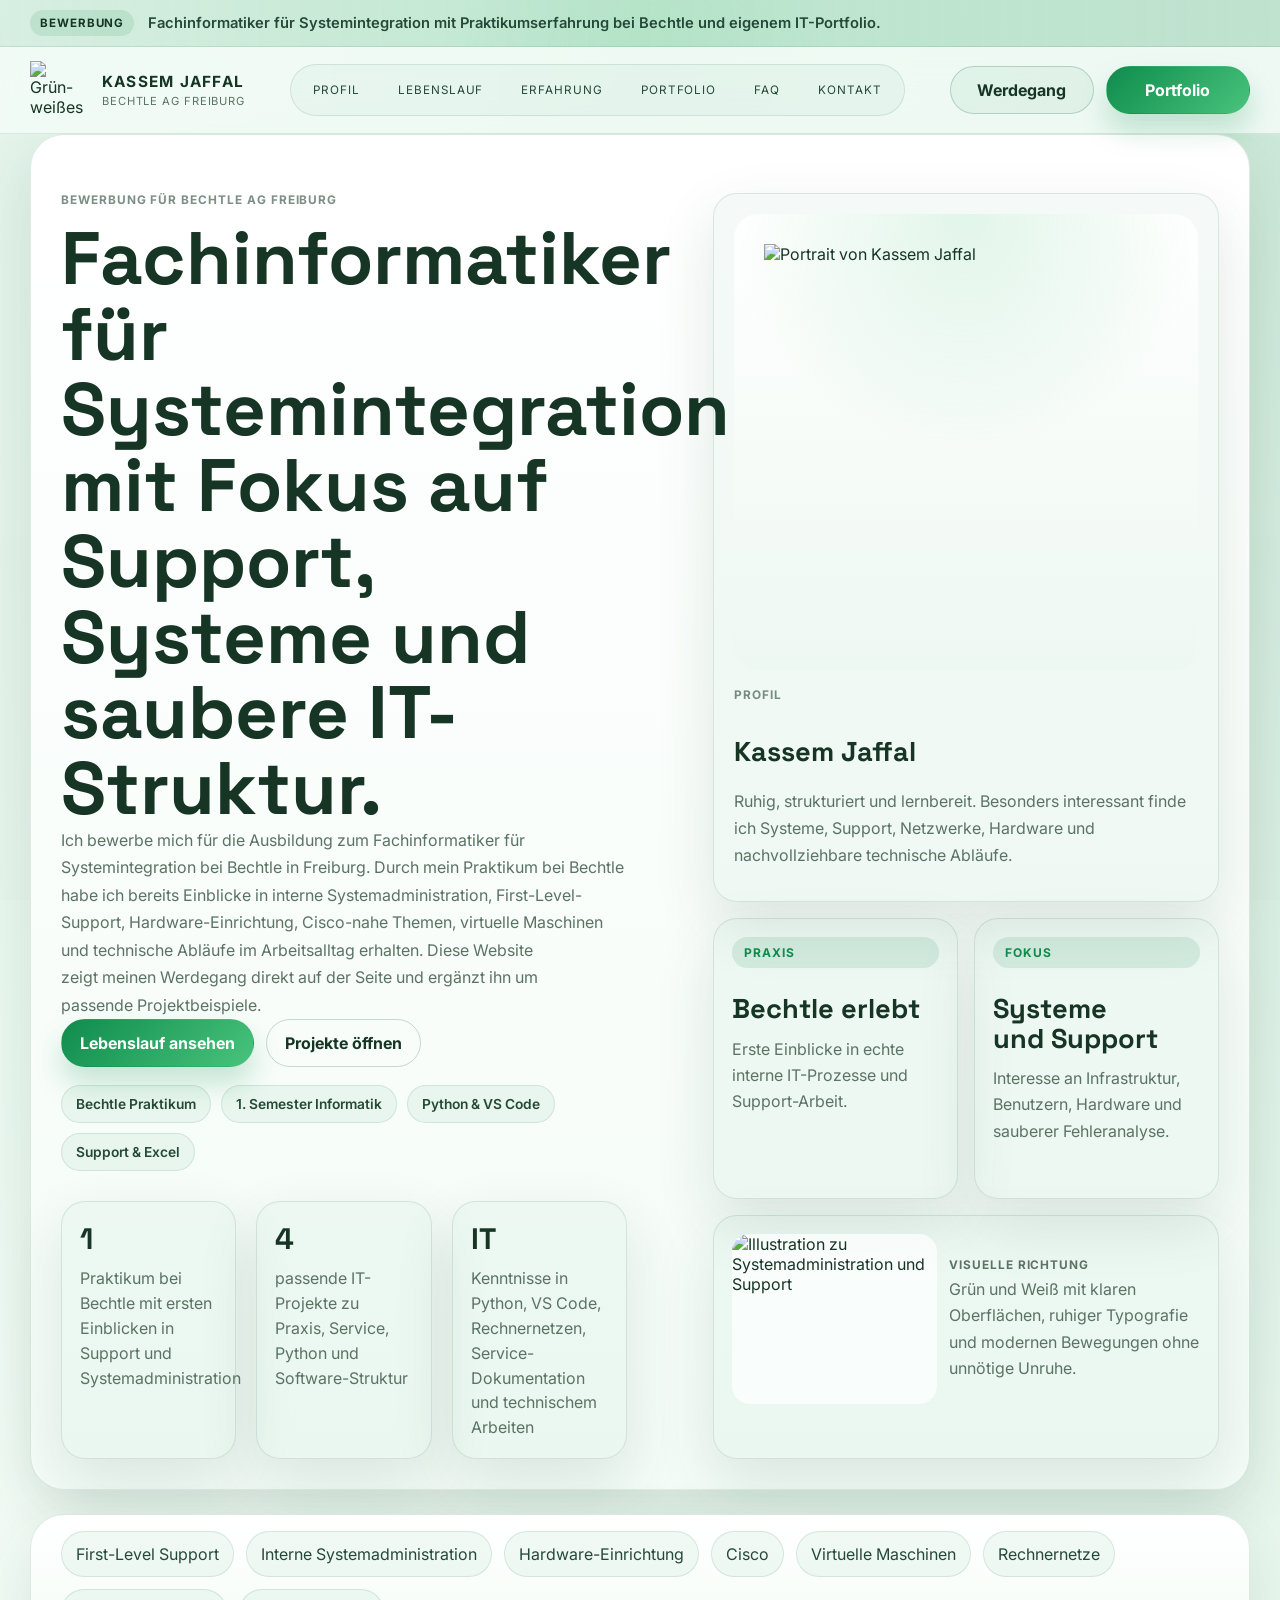
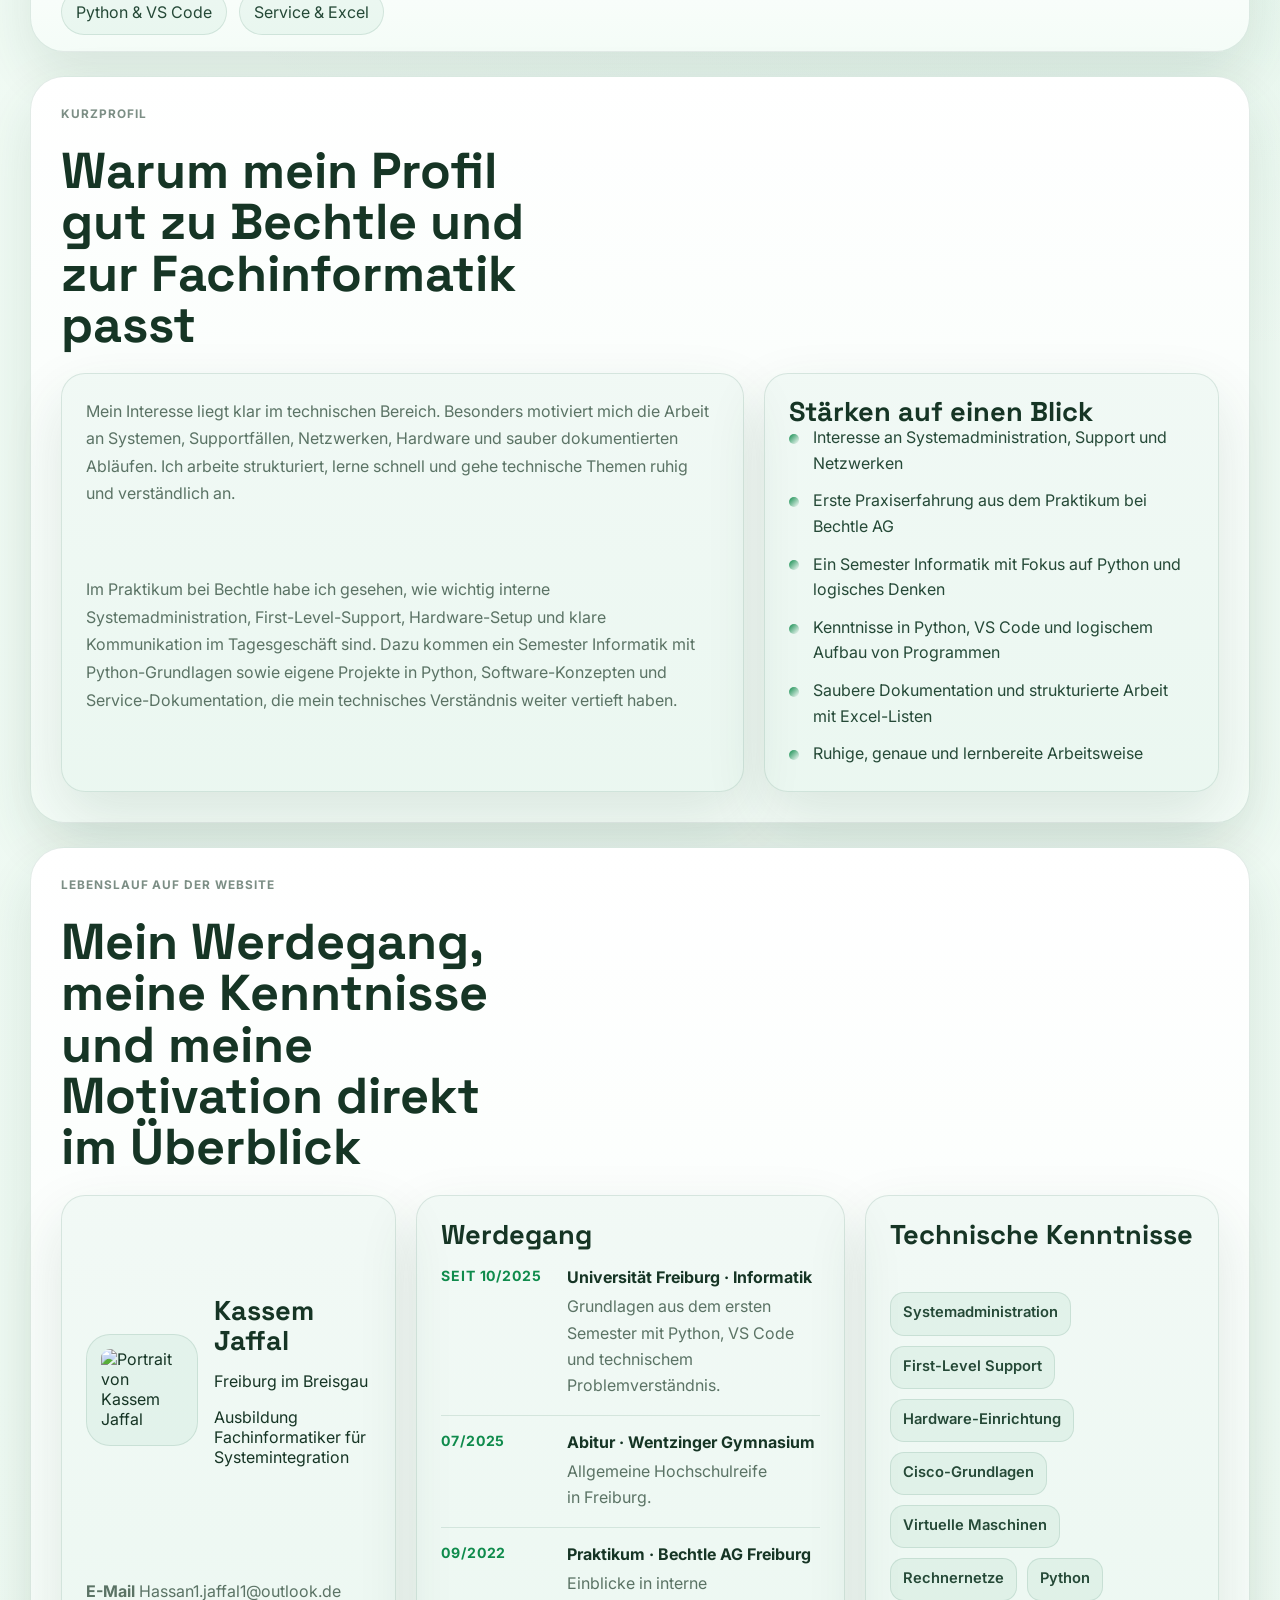
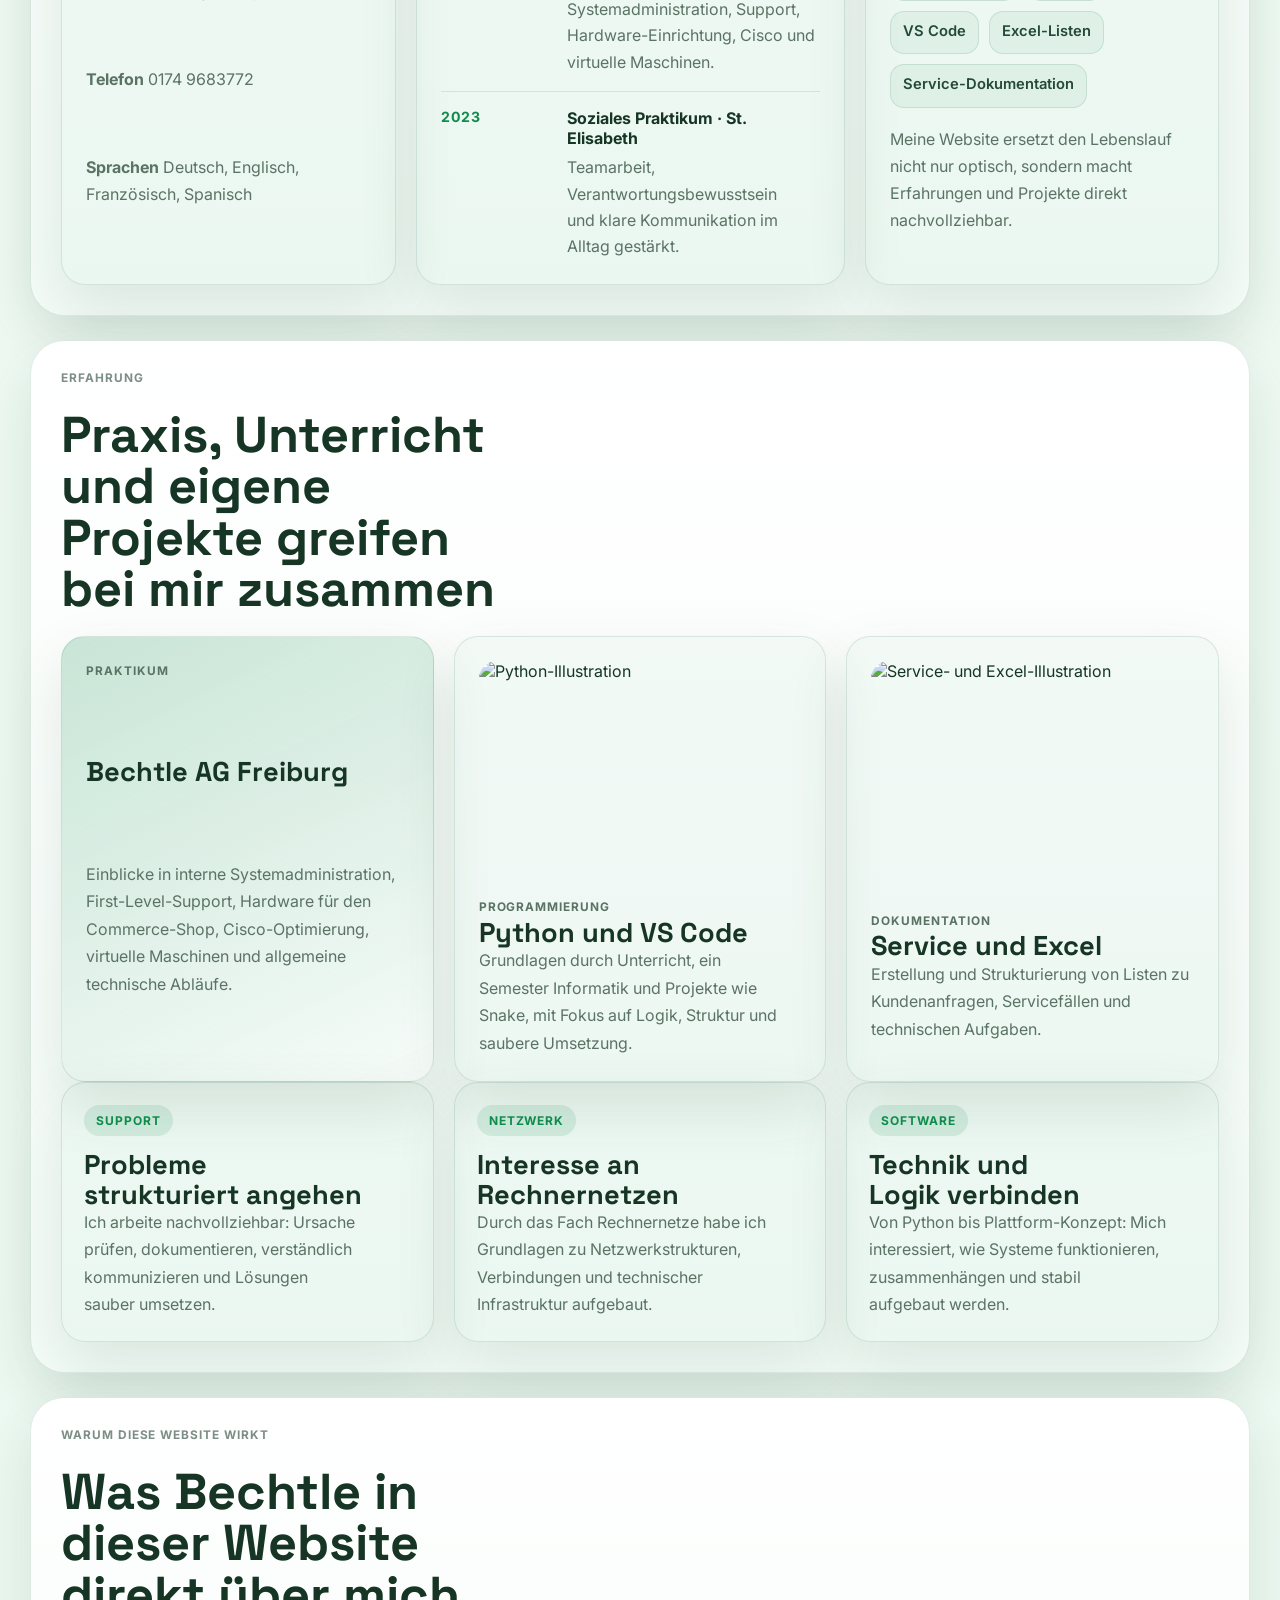
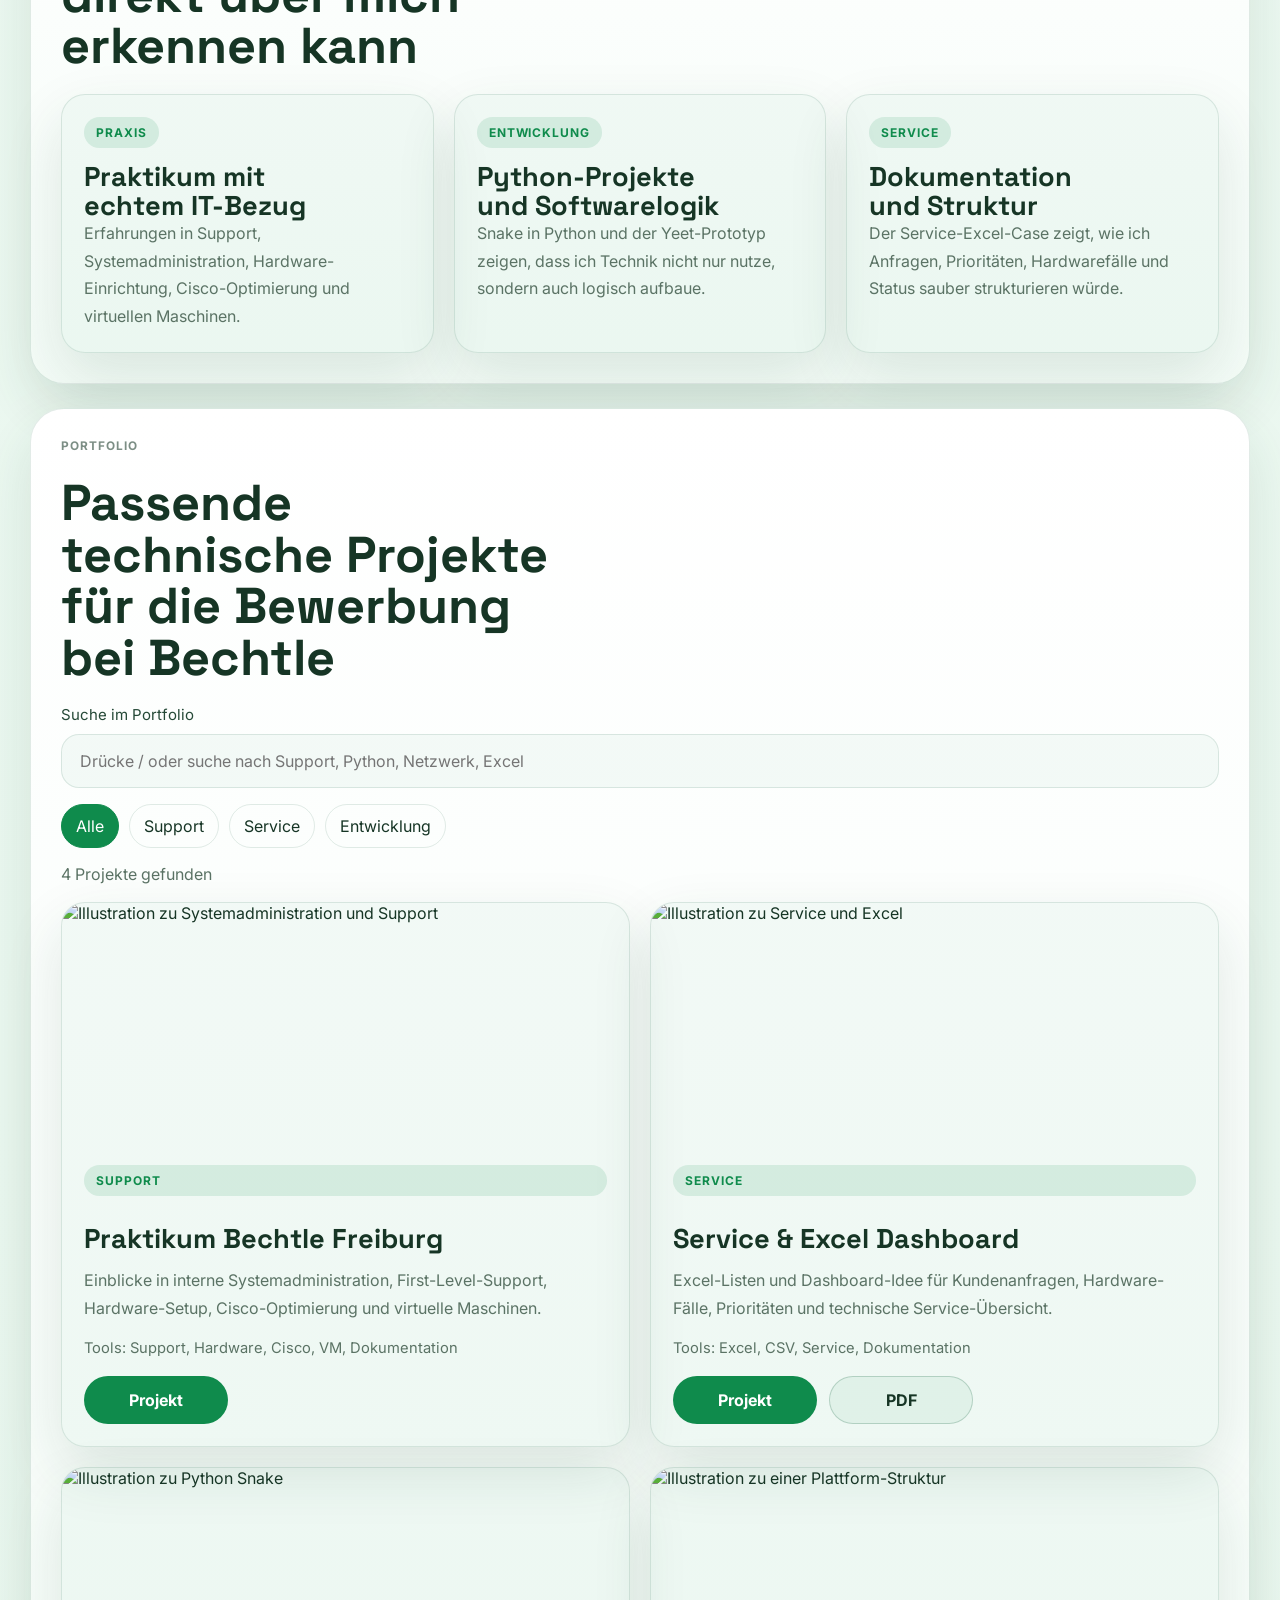
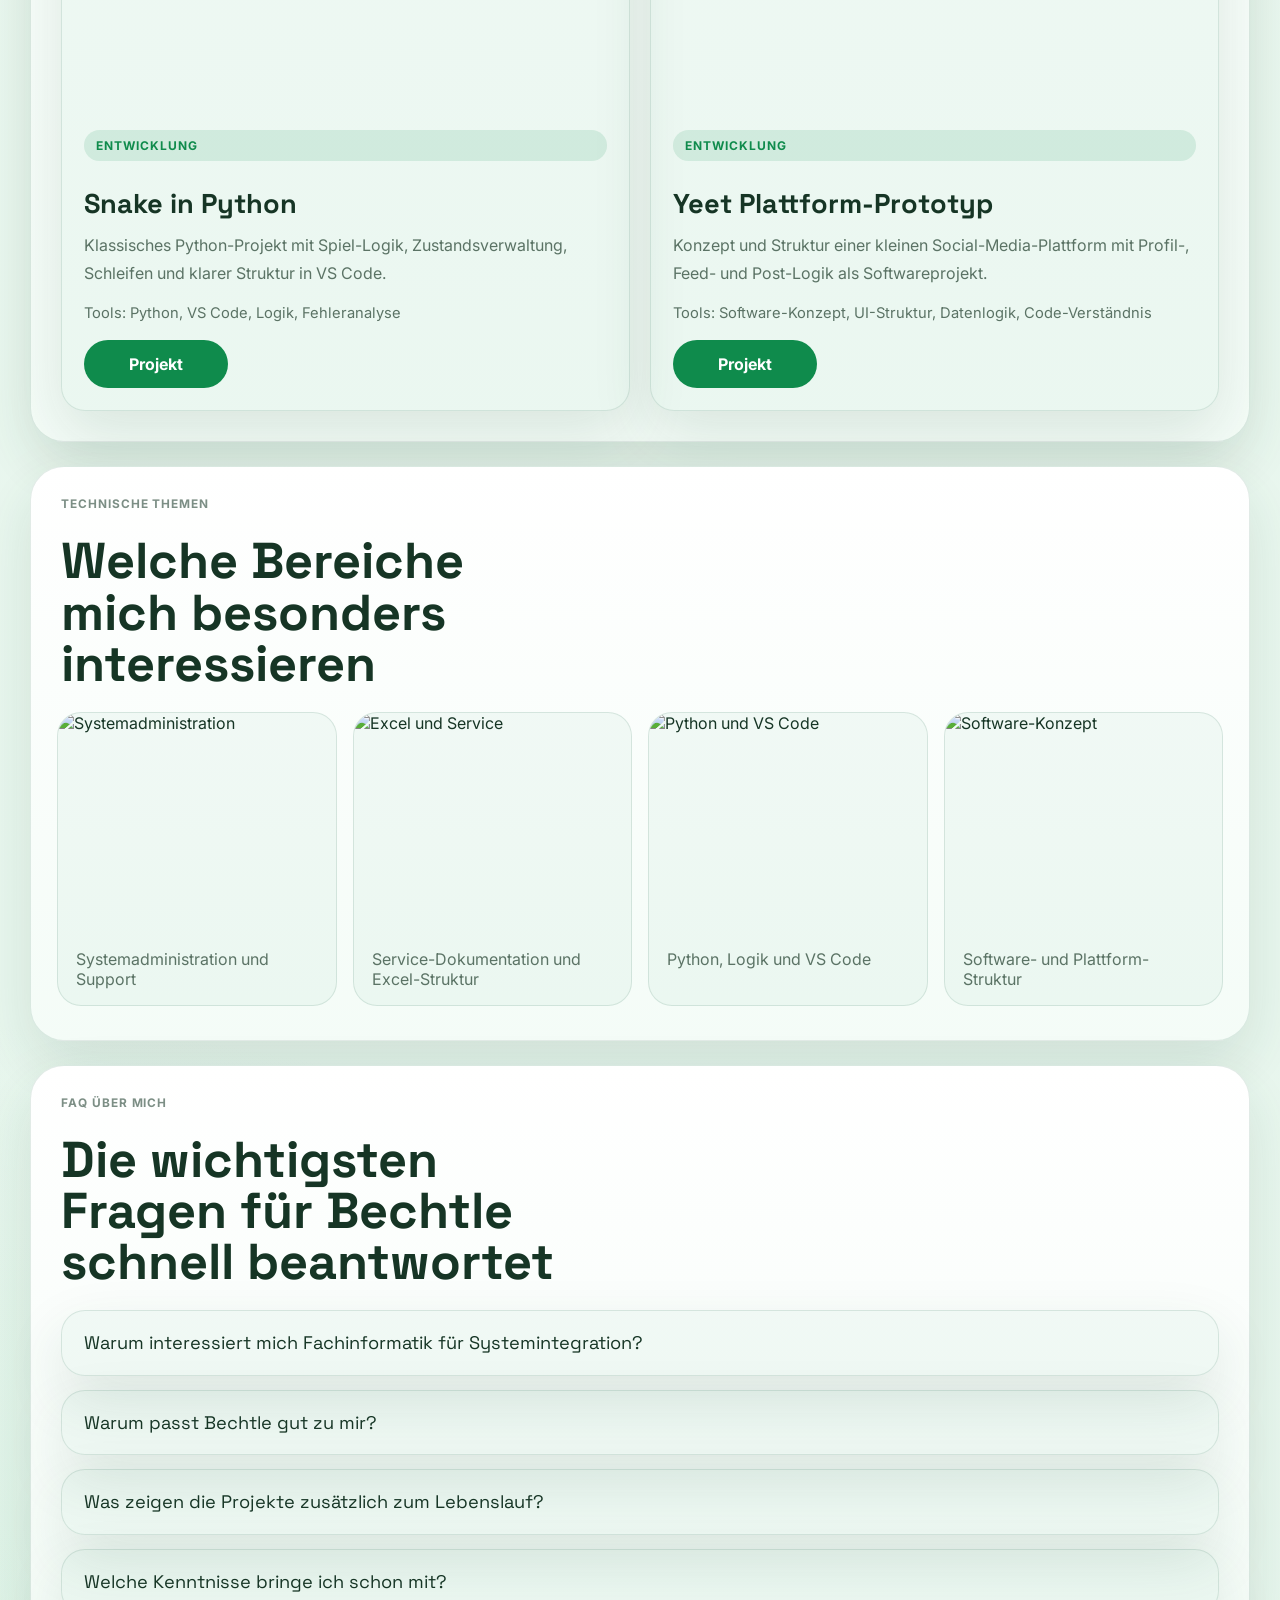
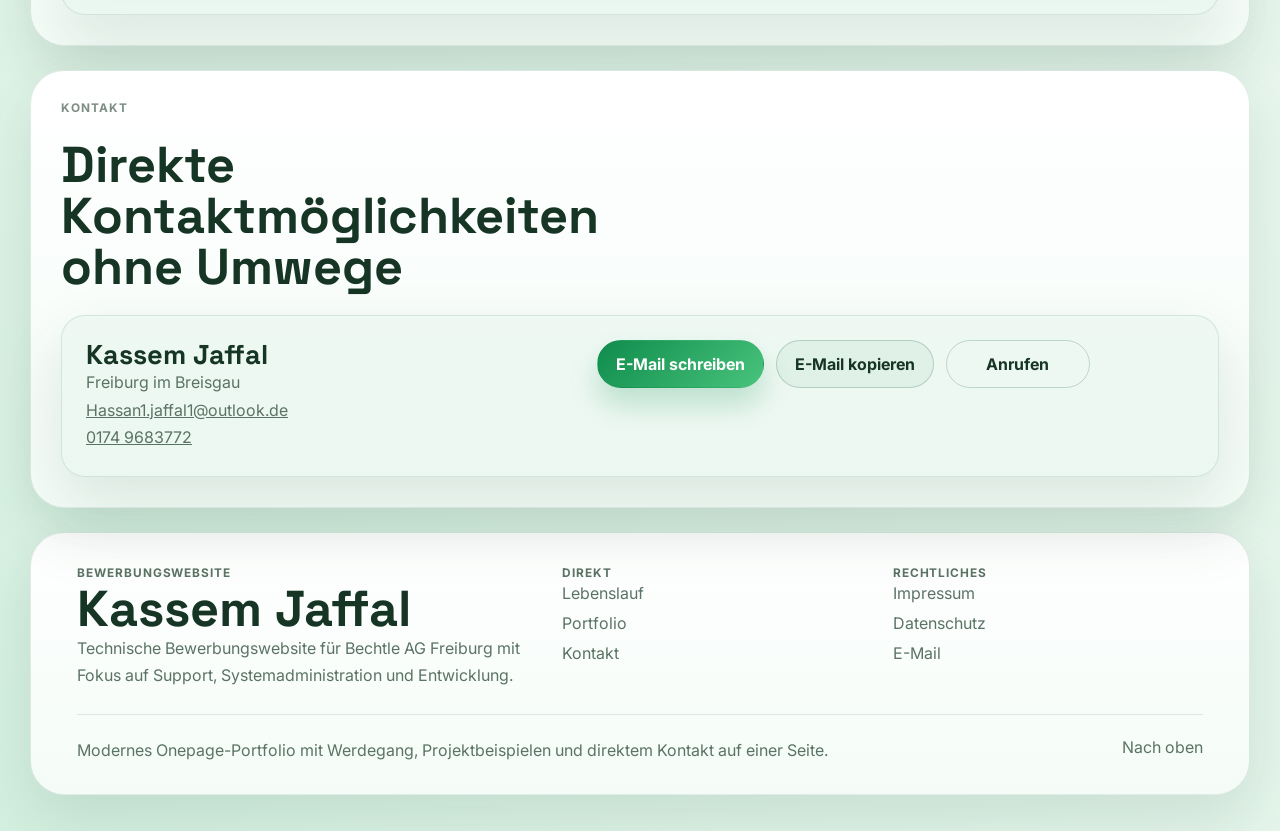
==== commit deb622ae: "Tighten typography and portrait fallback" ====
--- a/index.html
+++ b/index.html
@@ -3,10 +3,10 @@
   <head>
     <meta charset="UTF-8" />
     <meta name="viewport" content="width=device-width, initial-scale=1.0" />
-    <title>Kassem Jaffal | Bewerbung E-Commerce</title>
+    <title>Kassem Jaffal | Bewerbung Fachinformatiker für Systemintegration</title>
     <meta
       name="description"
-      content="Bewerbungswebsite von Kassem Jaffal mit KPI-Dashboard, interaktiver Shop-Demo, Matchday-Funnel und Social-Media-Funnel mit Newsletter-Flow."
+      content="Bewerbungswebsite von Kassem Jaffal für Bechtle AG Freiburg mit Fokus auf Systemadministration, Support, Python, Service-Dokumentation und technische Projektarbeit."
     />
     <link rel="stylesheet" href="styles.css" />
   </head>
@@ -15,32 +15,33 @@
 
     <div class="announcement-bar">
       <div class="announcement-bar__inner">
-        <span class="announcement-bar__label">Portfolio Update</span>
-        <strong id="announcementText">Mehr Produkte, Social-Funnel und modernisierte Commerce-Landingpage sind live.</strong>
+        <span class="announcement-bar__label">Bewerbung</span>
+        <strong id="announcementText">Fachinformatiker für Systemintegration mit Praktikumserfahrung bei Bechtle und eigenem IT-Portfolio.</strong>
       </div>
     </div>
 
     <header class="site-header">
       <div class="site-header__inner">
         <a class="brand" href="#top" aria-label="Startseite">
-          <img src="assets/freiburg-mark.svg" alt="Rot-schwarz-weißes Signet" />
+          <img src="assets/bechtle-mark.svg" alt="Grün-weißes technisches Signet" />
           <span>
             <strong>Kassem Jaffal</strong>
-            <small>Bewerbung E-Commerce</small>
+            <small>Bechtle AG Freiburg</small>
           </span>
         </a>
 
         <nav class="site-nav" aria-label="Hauptnavigation">
           <a class="site-nav__link" href="#profil">Profil</a>
-          <a class="site-nav__link" href="#story">Story</a>
+          <a class="site-nav__link" href="#lebenslauf">Lebenslauf</a>
+          <a class="site-nav__link" href="#erfahrung">Erfahrung</a>
           <a class="site-nav__link" href="#portfolio">Portfolio</a>
           <a class="site-nav__link" href="#faq">FAQ</a>
           <a class="site-nav__link" href="#kontakt">Kontakt</a>
         </nav>
 
         <div class="site-header__actions">
-          <a class="button button--secondary" href="downloads/Kassem_Jaffal_Lebenslauf.pdf">Lebenslauf PDF</a>
-          <a class="button button--primary" href="projects/mock-fanshop.html">Shop-Demo</a>
+          <a class="button button--secondary" href="#lebenslauf">Werdegang</a>
+          <a class="button button--primary" href="#portfolio">Portfolio</a>
         </div>
       </div>
     </header>
@@ -48,183 +49,305 @@
     <main id="top">
       <section class="hero" data-section="hero" data-reveal>
         <div class="hero__copy">
-          <p class="eyebrow">Bewerbung für die Ausbildung Kaufmann im E-Commerce</p>
-          <h1>Commerce-Denken, Produktgefühl und Reporting in einer professionellen Website.</h1>
+          <p class="eyebrow">Bewerbung für Bechtle AG Freiburg</p>
+          <h1>Fachinformatiker für Systemintegration mit Fokus auf Support, Systeme und saubere IT-Struktur.</h1>
           <p class="hero__lead">
-            Ich habe diese Website als digitales Bewerbungspaket aufgebaut:
-            mit modernem Landingpage-Auftritt, konkreten E-Commerce-Projekten,
-            einer interaktiven Shop-Demo, KPI-Reporting und einem Social-Media-Funnel
-            mit Newsletter-Flow. So sieht man nicht nur meinen Lebenslauf,
-            sondern direkt meine Arbeitsweise.
+            Ich bewerbe mich für die Ausbildung zum Fachinformatiker für
+            Systemintegration bei Bechtle in Freiburg. Durch mein Praktikum bei
+            Bechtle habe ich bereits Einblicke in interne Systemadministration,
+            First-Level-Support, Hardware-Einrichtung, Cisco-nahe Themen,
+            virtuelle Maschinen und technische Abläufe im Arbeitsalltag
+            erhalten. Diese Website zeigt meinen Werdegang direkt auf der Seite
+            und ergänzt ihn um passende Projektbeispiele.
           </p>
 
           <div class="hero__actions">
-            <a class="button button--primary" href="#portfolio">Portfolio ansehen</a>
-            <a class="button button--ghost" href="projects/social-media-funnel.html">Social Funnel öffnen</a>
+            <a class="button button--primary" href="#lebenslauf">Lebenslauf ansehen</a>
+            <a class="button button--ghost" href="#portfolio">Projekte öffnen</a>
+          </div>
+
+          <div class="status-stack">
+            <span class="status-pill">Bechtle Praktikum</span>
+            <span class="status-pill">1. Semester Informatik</span>
+            <span class="status-pill">Python &amp; VS Code</span>
+            <span class="status-pill">Support &amp; Excel</span>
           </div>
 
           <div class="hero__facts">
-            <article>
+            <article data-spotlight>
+              <strong data-count="1">1</strong>
+              <span>Praktikum bei Bechtle mit ersten Einblicken in Support und Systemadministration</span>
+            </article>
+            <article data-spotlight>
               <strong data-count="4">4</strong>
-              <span>Projekt-Cases mit Bezug zu Shop, Funnel, CRM und Reporting</span>
-            </article>
-            <article>
-              <strong data-count="8">8</strong>
-              <span>Beispielprodukte in der Shop-Demo mit Warenkorb und Checkout</span>
-            </article>
-            <article>
-              <strong>UX</strong>
-              <span>moderne Landingpage mit Suchfunktion, Filterlogik und Motion</span>
+              <span>passende IT-Projekte zu Praxis, Service, Python und Software-Struktur</span>
+            </article>
+            <article data-spotlight>
+              <strong>IT</strong>
+              <span>Kenntnisse in Python, VS Code, Rechnernetzen, Service-Dokumentation und technischem Arbeiten</span>
             </article>
           </div>
         </div>
 
         <div class="hero__visual">
-          <div class="hero__mark-card">
-            <img src="assets/freiburg-mark.svg" alt="Freiburg-inspiriertes Signet" />
-            <div>
-              <p class="eyebrow">Visuelle Richtung</p>
-              <p>Schwarz, Weiß und Rot als klare Markenwelt mit sportlicher Energie, Shop-Ästhetik und einem fokussierten, professionellen Auftritt.</p>
-            </div>
-          </div>
-
-          <div class="hero__gallery">
-            <img src="assets/matchday-funnel.jpg" alt="Stadionbild für Matchday-Stimmung" loading="lazy" />
-            <img src="assets/excel-kpi-dashboard.jpg" alt="Dashboard und Analyse auf einem Laptop" loading="lazy" />
-            <img src="assets/mock-fanshop.jpg" alt="Shop-Visual auf Laptop" loading="lazy" />
-            <img src="assets/product-jersey.jpg" alt="Produktfoto eines roten Jerseys" loading="lazy" />
+          <article class="portrait-card" data-spotlight>
+            <div class="portrait-card__frame">
+              <img
+                class="portrait-card__photo"
+                src="assets/kassem-portrait.jpg"
+                alt="Portrait von Kassem Jaffal"
+                loading="eager"
+                onerror="this.onerror=null;this.src='assets/kassem-portrait.svg';this.classList.add('is-fallback');"
+              />
+            </div>
+            <div class="portrait-card__copy">
+              <p class="eyebrow">Profil</p>
+              <h3>Kassem Jaffal</h3>
+              <p>
+                Ruhig, strukturiert und lernbereit. Besonders interessant finde
+                ich Systeme, Support, Netzwerke, Hardware und nachvollziehbare
+                technische Abläufe.
+              </p>
+            </div>
+          </article>
+
+          <div class="hero__mosaic">
+            <article class="signal-card" data-spotlight>
+              <span class="insight-card__kicker">Praxis</span>
+              <h3>Bechtle erlebt</h3>
+              <p>Erste Einblicke in echte interne IT-Prozesse und Support-Arbeit.</p>
+            </article>
+            <article class="signal-card" data-spotlight>
+              <span class="insight-card__kicker">Fokus</span>
+              <h3>Systeme und Support</h3>
+              <p>Interesse an Infrastruktur, Benutzern, Hardware und sauberer Fehleranalyse.</p>
+            </article>
+            <article class="signal-card signal-card--wide" data-spotlight>
+              <img src="assets/system-admin.svg" alt="Illustration zu Systemadministration und Support" loading="lazy" />
+              <div>
+                <p class="eyebrow">Visuelle Richtung</p>
+                <p>Grün und Weiß mit klaren Oberflächen, ruhiger Typografie und modernen Bewegungen ohne unnötige Unruhe.</p>
+              </div>
+            </article>
           </div>
         </div>
       </section>
 
       <section class="section section--rail" data-reveal>
         <div class="info-rail">
-          <span>Shop-Logik</span>
-          <span>KPI-Verständnis</span>
-          <span>CRM & Newsletter</span>
-          <span>Social-Media-Denken</span>
-          <span>Produktdarstellung</span>
-          <span>Matchday-Kampagnen</span>
-          <span>Such- und Filter-UX</span>
-          <span>Kundenfokus</span>
+          <span>First-Level Support</span>
+          <span>Interne Systemadministration</span>
+          <span>Hardware-Einrichtung</span>
+          <span>Cisco</span>
+          <span>Virtuelle Maschinen</span>
+          <span>Rechnernetze</span>
+          <span>Python &amp; VS Code</span>
+          <span>Service &amp; Excel</span>
         </div>
       </section>
 
       <section class="section" id="profil" data-section="profil" data-reveal>
         <div class="section-heading">
           <p class="eyebrow">Kurzprofil</p>
-          <h2>Warum mein Profil zu einem modernen Fanshop- und Commerce-Team passt</h2>
+          <h2>Warum mein Profil gut zu Bechtle und zur Fachinformatik passt</h2>
         </div>
 
         <div class="profile-grid">
-          <article class="panel panel--wide">
+          <article class="panel panel--wide" data-spotlight>
             <p>
-              Mein Hintergrund ist technisch geprägt, aber mein Interesse geht
-              klar in Richtung E-Commerce. Mich reizt die Verbindung aus
-              Sortiment, Produktdarstellung, digitalem Marketing, Kundenführung
-              und Kennzahlen. Genau diese Mischung habe ich in dieser Website
-              bewusst sichtbar gemacht.
+              Mein Interesse liegt klar im technischen Bereich. Besonders
+              motiviert mich die Arbeit an Systemen, Supportfällen,
+              Netzwerken, Hardware und sauber dokumentierten Abläufen. Ich
+              arbeite strukturiert, lerne schnell und gehe technische Themen
+              ruhig und verständlich an.
             </p>
             <p>
-              In privaten Projekten habe ich mich bereits mit digitalen Brands,
-              Social-Media-Marketing, Landingpages, Angebotslogik und Funnel-Ideen
-              beschäftigt. Dadurch habe ich ein Gefühl dafür entwickelt, wie
-              Produkte online besser wirken, wie Kampagnen aufgebaut werden und
-              wie ein Shop professionell und zugleich emotional auftreten kann.
+              Im Praktikum bei Bechtle habe ich gesehen, wie wichtig
+              interne Systemadministration, First-Level-Support, Hardware-Setup
+              und klare Kommunikation im Tagesgeschäft sind. Dazu kommen ein
+              Semester Informatik mit Python-Grundlagen sowie eigene Projekte in
+              Python, Software-Konzepten und Service-Dokumentation, die mein
+              technisches Verständnis weiter vertieft haben.
             </p>
           </article>
 
-          <aside class="panel">
+          <aside class="panel" data-spotlight>
             <h3>Stärken auf einen Blick</h3>
             <ul class="check-list">
-              <li>Interesse an Onlinehandel, Shop-Systemen und digitalen Trends</li>
-              <li>Analytisches Denken und saubere, strukturierte Umsetzung</li>
-              <li>Gespür für Zielgruppen, Content und Angebotswirkung</li>
-              <li>Technisches Grundverständnis aus Informatik und Praxis</li>
-              <li>Hohe Lernbereitschaft, Sorgfalt und Teamfähigkeit</li>
+              <li>Interesse an Systemadministration, Support und Netzwerken</li>
+              <li>Erste Praxiserfahrung aus dem Praktikum bei Bechtle AG</li>
+              <li>Ein Semester Informatik mit Fokus auf Python und logisches Denken</li>
+              <li>Kenntnisse in Python, VS Code und logischem Aufbau von Programmen</li>
+              <li>Saubere Dokumentation und strukturierte Arbeit mit Excel-Listen</li>
+              <li>Ruhige, genaue und lernbereite Arbeitsweise</li>
             </ul>
           </aside>
         </div>
       </section>
 
-      <section class="section" id="story" data-section="story" data-reveal>
-        <div class="section-heading">
-          <p class="eyebrow">Story</p>
-          <h2>So ist diese Bewerbung als Commerce-Landingpage aufgebaut</h2>
+      <section class="section" id="lebenslauf" data-section="lebenslauf" data-reveal>
+        <div class="section-heading">
+          <p class="eyebrow">Lebenslauf auf der Website</p>
+          <h2>Mein Werdegang, meine Kenntnisse und meine Motivation direkt im Überblick</h2>
+        </div>
+
+        <div class="resume-board">
+          <article class="resume-card resume-card--profile" data-spotlight>
+            <div class="resume-card__profile">
+              <img
+                class="resume-card__photo"
+                src="assets/kassem-portrait.jpg"
+                alt="Portrait von Kassem Jaffal"
+                loading="lazy"
+                onerror="this.onerror=null;this.src='assets/kassem-portrait.svg';this.classList.add('is-fallback');"
+              />
+              <div>
+                <h3>Kassem Jaffal</h3>
+                <p>Freiburg im Breisgau</p>
+                <p>Ausbildung Fachinformatiker für Systemintegration</p>
+              </div>
+            </div>
+            <div class="resume-list">
+              <p><strong>E-Mail</strong> Hassan1.jaffal1@outlook.de</p>
+              <p><strong>Telefon</strong> 0174 9683772</p>
+              <p><strong>Sprachen</strong> Deutsch, Englisch, Französisch, Spanisch</p>
+            </div>
+          </article>
+
+          <article class="resume-card resume-card--timeline" data-spotlight>
+            <h3>Werdegang</h3>
+            <div class="timeline">
+              <article class="timeline-item">
+                <span class="timeline-item__date">seit 10/2025</span>
+                <div>
+                  <strong>Universität Freiburg · Informatik</strong>
+                  <p>Grundlagen aus dem ersten Semester mit Python, VS Code und technischem Problemverständnis.</p>
+                </div>
+              </article>
+              <article class="timeline-item">
+                <span class="timeline-item__date">07/2025</span>
+                <div>
+                  <strong>Abitur · Wentzinger Gymnasium</strong>
+                  <p>Allgemeine Hochschulreife in Freiburg.</p>
+                </div>
+              </article>
+              <article class="timeline-item">
+                <span class="timeline-item__date">09/2022</span>
+                <div>
+                  <strong>Praktikum · Bechtle AG Freiburg</strong>
+                  <p>Einblicke in interne Systemadministration, Support, Hardware-Einrichtung, Cisco und virtuelle Maschinen.</p>
+                </div>
+              </article>
+              <article class="timeline-item">
+                <span class="timeline-item__date">2023</span>
+                <div>
+                  <strong>Soziales Praktikum · St. Elisabeth</strong>
+                  <p>Teamarbeit, Verantwortungsbewusstsein und klare Kommunikation im Alltag gestärkt.</p>
+                </div>
+              </article>
+            </div>
+          </article>
+
+          <article class="resume-card" data-spotlight>
+            <h3>Technische Kenntnisse</h3>
+            <div class="skill-matrix">
+              <span>Systemadministration</span>
+              <span>First-Level Support</span>
+              <span>Hardware-Einrichtung</span>
+              <span>Cisco-Grundlagen</span>
+              <span>Virtuelle Maschinen</span>
+              <span>Rechnernetze</span>
+              <span>Python</span>
+              <span>VS Code</span>
+              <span>Excel-Listen</span>
+              <span>Service-Dokumentation</span>
+            </div>
+            <p class="resume-note">
+              Meine Website ersetzt den Lebenslauf nicht nur optisch, sondern
+              macht Erfahrungen und Projekte direkt nachvollziehbar.
+            </p>
+          </article>
+        </div>
+      </section>
+
+      <section class="section" id="erfahrung" data-section="erfahrung" data-reveal>
+        <div class="section-heading">
+          <p class="eyebrow">Erfahrung</p>
+          <h2>Praxis, Unterricht und eigene Projekte greifen bei mir zusammen</h2>
         </div>
 
         <div class="story-grid">
-          <article class="story-card story-card--accent">
-            <p class="eyebrow">Landingpage Template</p>
-            <h3>Editorial Hero statt klassischem Lebenslauf-Look</h3>
+          <article class="story-card story-card--accent" data-spotlight>
+            <p class="eyebrow">Praktikum</p>
+            <h3>Bechtle AG Freiburg</h3>
             <p>
-              Der Einstieg kombiniert klare Headline, starke Bildfläche,
-              sofortige Call-to-Actions und ein präzises Leistungsversprechen.
-              Das wirkt deutlich moderner als ein statischer Onepager.
+              Einblicke in interne Systemadministration, First-Level-Support,
+              Hardware für den Commerce-Shop, Cisco-Optimierung,
+              virtuelle Maschinen und allgemeine technische Abläufe.
             </p>
           </article>
 
-          <article class="story-card">
-            <img src="assets/mock-fanshop.jpg" alt="Shop-Startseite auf Laptop" loading="lazy" />
+          <article class="story-card" data-spotlight>
+            <img src="assets/snake-python.svg" alt="Python-Illustration" loading="lazy" />
             <div>
-              <p class="eyebrow">Commerce</p>
-              <h3>Produkt, Sortiment und Kaufimpuls</h3>
-              <p>Die Shop-Demo zeigt Produktkarten, Quick View, Varianten, Warenkorb und vorbereitete Zahlungswege.</p>
-            </div>
-          </article>
-
-          <article class="story-card">
-            <img src="assets/excel-kpi-dashboard.jpg" alt="Analyse auf Laptop mit Dashboard" loading="lazy" />
+              <p class="eyebrow">Programmierung</p>
+              <h3>Python und VS Code</h3>
+              <p>Grundlagen durch Unterricht, ein Semester Informatik und Projekte wie Snake, mit Fokus auf Logik, Struktur und saubere Umsetzung.</p>
+            </div>
+          </article>
+
+          <article class="story-card" data-spotlight>
+            <img src="assets/service-excel.svg" alt="Service- und Excel-Illustration" loading="lazy" />
             <div>
-              <p class="eyebrow">Reporting</p>
-              <h3>Zahlen schnell lesbar machen</h3>
-              <p>Das KPI-Projekt fokussiert Umsatz, AOV, Conversion und Matchday-Effekt in einer sauberen Übersicht.</p>
+              <p class="eyebrow">Dokumentation</p>
+              <h3>Service und Excel</h3>
+              <p>Erstellung und Strukturierung von Listen zu Kundenanfragen, Servicefällen und technischen Aufgaben.</p>
             </div>
           </article>
         </div>
 
         <div class="trend-grid">
-          <article class="trend-card">
-            <span class="insight-card__kicker">2025/2026 Pattern</span>
-            <h3>Bento-ähnliche Informationsblöcke</h3>
-            <p>Statt langer Textwände arbeitet die Seite mit fokussierten Karten, visuellen Clustern und klaren Informationshierarchien.</p>
-          </article>
-          <article class="trend-card">
-            <span class="insight-card__kicker">Progressive Motion</span>
-            <h3>Moderne Interaktion ohne Überladung</h3>
-            <p>Scroll-Reveals, Übergänge und dynamische Such-/Filterlogik geben der Seite mehr Qualität, ohne die Lesbarkeit zu stören.</p>
-          </article>
-          <article class="trend-card">
-            <span class="insight-card__kicker">Commerce UX</span>
-            <h3>Schneller Zugang zu Entscheidungen</h3>
-            <p>Starke CTA-Platzierung, Suche, Projektfilter und direkter Zugang zu Produkt- und Funnel-Seiten orientieren sich an aktuellen Shop-Mustern.</p>
+          <article class="trend-card" data-spotlight>
+            <span class="insight-card__kicker">Support</span>
+            <h3>Probleme strukturiert angehen</h3>
+            <p>Ich arbeite nachvollziehbar: Ursache prüfen, dokumentieren, verständlich kommunizieren und Lösungen sauber umsetzen.</p>
+          </article>
+          <article class="trend-card" data-spotlight>
+            <span class="insight-card__kicker">Netzwerk</span>
+            <h3>Interesse an Rechnernetzen</h3>
+            <p>Durch das Fach Rechnernetze habe ich Grundlagen zu Netzwerkstrukturen, Verbindungen und technischer Infrastruktur aufgebaut.</p>
+          </article>
+          <article class="trend-card" data-spotlight>
+            <span class="insight-card__kicker">Software</span>
+            <h3>Technik und Logik verbinden</h3>
+            <p>Von Python bis Plattform-Konzept: Mich interessiert, wie Systeme funktionieren, zusammenhängen und stabil aufgebaut werden.</p>
           </article>
         </div>
       </section>
 
       <section class="section" id="insights" data-section="insights" data-reveal>
         <div class="section-heading">
-          <p class="eyebrow">Highlights</p>
-          <h2>Was Recruiter, Teams und E-Commerce-Verantwortliche sofort erkennen können</h2>
+          <p class="eyebrow">Warum diese Website wirkt</p>
+          <h2>Was Bechtle in dieser Website direkt über mich erkennen kann</h2>
         </div>
 
         <div class="insight-grid">
-          <article class="insight-card">
-            <span class="insight-card__kicker">Reporting</span>
-            <h3>KPI-Dashboard mit operativem Blick</h3>
-            <p>Das Dashboard ist nicht nur optisch sauber, sondern leitet konkrete Shop-Entscheidungen aus Kategorien, Conversion und Matchday-Effekt ab.</p>
-          </article>
-
-          <article class="insight-card">
-            <span class="insight-card__kicker">Commerce UX</span>
-            <h3>Shop-Demo mit mehr Sortimentstiefe</h3>
-            <p>Mehr Artikel, stärkere Produktführung, Bundle-Logik, Quick View, Cart Drawer und vorbereitete Stripe-/PayPal-Zahlungswege.</p>
-          </article>
-
-          <article class="insight-card">
-            <span class="insight-card__kicker">CRM / Growth</span>
-            <h3>Social-Funnel mit Newsletter-Capture</h3>
-            <p>Das neue Funnel-Projekt verbindet Social Teaser, E-Mail-Capture, Segmentierung und eine professionelle Welcome-Mail-Struktur.</p>
+          <article class="insight-card" data-spotlight>
+            <span class="insight-card__kicker">Praxis</span>
+            <h3>Praktikum mit echtem IT-Bezug</h3>
+            <p>Erfahrungen in Support, Systemadministration, Hardware-Einrichtung, Cisco-Optimierung und virtuellen Maschinen.</p>
+          </article>
+
+          <article class="insight-card" data-spotlight>
+            <span class="insight-card__kicker">Entwicklung</span>
+            <h3>Python-Projekte und Softwarelogik</h3>
+            <p>Snake in Python und der Yeet-Prototyp zeigen, dass ich Technik nicht nur nutze, sondern auch logisch aufbaue.</p>
+          </article>
+
+          <article class="insight-card" data-spotlight>
+            <span class="insight-card__kicker">Service</span>
+            <h3>Dokumentation und Struktur</h3>
+            <p>Der Service-Excel-Case zeigt, wie ich Anfragen, Prioritäten, Hardwarefälle und Status sauber strukturieren würde.</p>
           </article>
         </div>
       </section>
@@ -232,7 +355,7 @@
       <section class="section" id="portfolio" data-section="portfolio" data-reveal>
         <div class="section-heading">
           <p class="eyebrow">Portfolio</p>
-          <h2>Projekte filtern, suchen und direkt in den passenden Bereich springen</h2>
+          <h2>Passende technische Projekte für die Bewerbung bei Bechtle</h2>
         </div>
 
         <div class="portfolio-toolbar">
@@ -241,17 +364,16 @@
             <input
               id="portfolioSearch"
               type="search"
-              placeholder="Zum Suchen / drücken oder z. B. Excel, Shop, Funnel, Newsletter eingeben"
+              placeholder="Drücke / oder suche nach Support, Python, Netzwerk, Excel"
               autocomplete="off"
             />
           </label>
 
           <div class="filter-chips" aria-label="Portfolio-Kategorien">
             <button class="chip is-active" type="button" data-filter="all">Alle</button>
-            <button class="chip" type="button" data-filter="reporting">Reporting</button>
-            <button class="chip" type="button" data-filter="merchandising">Merchandising</button>
-            <button class="chip" type="button" data-filter="campaigning">Campaigning</button>
-            <button class="chip" type="button" data-filter="crm">CRM</button>
+            <button class="chip" type="button" data-filter="support">Support</button>
+            <button class="chip" type="button" data-filter="service">Service</button>
+            <button class="chip" type="button" data-filter="development">Entwicklung</button>
           </div>
         </div>
 
@@ -260,70 +382,73 @@
         <div class="portfolio-grid" id="portfolioGrid">
           <article
             class="portfolio-card"
-            data-category="reporting"
-            data-search="excel kpi dashboard reporting daten analyse conversion aov retouren matchday reporting pdf excel"
+            data-category="support"
+            data-search="bechtle praktikum systemadministration support cisco virtuelle maschine hardware commerce shop first level support"
+            data-spotlight
           >
-            <img src="assets/excel-kpi-dashboard.jpg" alt="Analyseansicht auf einem Laptop" loading="lazy" />
+            <img src="assets/system-admin.svg" alt="Illustration zu Systemadministration und Support" loading="lazy" />
             <div class="portfolio-card__body">
-              <span class="portfolio-card__tag">Reporting</span>
-              <h3>KPI Dashboard</h3>
-              <p>Übersichtliche KPI-Kacheln, Vergleichslogik und PDF-/Excel-Assets für einen schnellen Recruiter-Überblick.</p>
-              <p class="portfolio-card__meta">Tools: Excel, Sheets, Charts, PDF, Reporting</p>
+              <span class="portfolio-card__tag">Support</span>
+              <h3>Praktikum Bechtle Freiburg</h3>
+              <p>Einblicke in interne Systemadministration, First-Level-Support, Hardware-Setup, Cisco-Optimierung und virtuelle Maschinen.</p>
+              <p class="portfolio-card__meta">Tools: Support, Hardware, Cisco, VM, Dokumentation</p>
               <div class="portfolio-card__actions">
-                <a class="button button--card" href="projects/kpi-dashboard.html">Projekt</a>
-                <a class="button button--secondary" href="downloads/SCF_Ecommerce_KPI_Dashboard.pdf">PDF</a>
+                <a class="button button--card" href="projects/bechtle-praktikum.html">Projekt</a>
               </div>
             </div>
           </article>
 
           <article
             class="portfolio-card"
-            data-category="merchandising"
-            data-search="shop demo fanshop merchandising checkout stripe paypal warenkorb produktseiten filter suche produkte"
+            data-category="service"
+            data-search="excel service dashboard kundenanfragen ticketliste dokumentation service excel listen anfragen"
+            data-spotlight
           >
-            <img src="assets/mock-fanshop.jpg" alt="Laptop und Shop-Arbeitsplatz" loading="lazy" />
+            <img src="assets/service-excel.svg" alt="Illustration zu Service und Excel" loading="lazy" />
             <div class="portfolio-card__body">
-              <span class="portfolio-card__tag">Merchandising</span>
-              <h3>Interaktive Shop-Demo</h3>
-              <p>Mehr Produkte, Produkt-Details, Warenkorb-Logik, Lookbook-Sektionen und vorbereitete Stripe-/PayPal-Checkout-Flows.</p>
-              <p class="portfolio-card__meta">Tools: HTML, CSS, JavaScript, Cart UX, Payment Hooks</p>
+              <span class="portfolio-card__tag">Service</span>
+              <h3>Service &amp; Excel Dashboard</h3>
+              <p>Excel-Listen und Dashboard-Idee für Kundenanfragen, Hardware-Fälle, Prioritäten und technische Service-Übersicht.</p>
+              <p class="portfolio-card__meta">Tools: Excel, CSV, Service, Dokumentation</p>
               <div class="portfolio-card__actions">
-                <a class="button button--card" href="projects/mock-fanshop.html">Shop öffnen</a>
-                <a class="button button--secondary" href="projects/checkout.html">Checkout</a>
+                <a class="button button--card" href="projects/service-excel.html">Projekt</a>
+                <a class="button button--secondary" href="downloads/Bechtle_IT_Service_Dashboard.pdf">PDF</a>
               </div>
             </div>
           </article>
 
           <article
             class="portfolio-card"
-            data-category="campaigning"
-            data-search="matchday funnel content social media kampagne traffic click sale angebot shop route heimspiel"
+            data-category="development"
+            data-search="python snake vscode programmierung spiel logik python erstes semester"
+            data-spotlight
           >
-            <img src="assets/matchday-funnel.jpg" alt="Stadionmotiv für Matchday-Kampagnen" loading="lazy" />
+            <img src="assets/snake-python.svg" alt="Illustration zu Python Snake" loading="lazy" />
             <div class="portfolio-card__body">
-              <span class="portfolio-card__tag">Campaigning</span>
-              <h3>Matchday Funnel</h3>
-              <p>Vom Teaser bis zum Sale: ein nachvollziehbares Modell für Spieltags-Kampagnen, Angebots-Timing und Shop-Routen.</p>
-              <p class="portfolio-card__meta">Tools: Content, Funnel-Logik, Kampagnenstruktur</p>
+              <span class="portfolio-card__tag">Entwicklung</span>
+              <h3>Snake in Python</h3>
+              <p>Klassisches Python-Projekt mit Spiel-Logik, Zustandsverwaltung, Schleifen und klarer Struktur in VS Code.</p>
+              <p class="portfolio-card__meta">Tools: Python, VS Code, Logik, Fehleranalyse</p>
               <div class="portfolio-card__actions">
-                <a class="button button--card" href="projects/matchday-funnel.html">Projekt</a>
+                <a class="button button--card" href="projects/python-snake.html">Projekt</a>
               </div>
             </div>
           </article>
 
           <article
             class="portfolio-card"
-            data-category="crm"
-            data-search="social media funnel newsletter email landing page crm lead capture welcome mail audience"
+            data-category="development"
+            data-search="yeet plattform social media plattform software konzept posten feed profil python andere sprachen"
+            data-spotlight
           >
-            <img src="assets/social-funnel.svg" alt="Visualisierung eines Social Funnels" loading="lazy" />
+            <img src="assets/yeet-platform.svg" alt="Illustration zu einer Plattform-Struktur" loading="lazy" />
             <div class="portfolio-card__body">
-              <span class="portfolio-card__tag">CRM</span>
-              <h3>Social Media Funnel</h3>
-              <p>Landingpage mit E-Mail-Capture, Segmentierung, lokaler Lead-Speicherung und vorbereiteter Welcome-Mail-Automation.</p>
-              <p class="portfolio-card__meta">Tools: Landingpage, CRM-Logik, Newsletter, JavaScript</p>
+              <span class="portfolio-card__tag">Entwicklung</span>
+              <h3>Yeet Plattform-Prototyp</h3>
+              <p>Konzept und Struktur einer kleinen Social-Media-Plattform mit Profil-, Feed- und Post-Logik als Softwareprojekt.</p>
+              <p class="portfolio-card__meta">Tools: Software-Konzept, UI-Struktur, Datenlogik, Code-Verständnis</p>
               <div class="portfolio-card__actions">
-                <a class="button button--card" href="projects/social-media-funnel.html">Projekt</a>
+                <a class="button button--card" href="projects/yeet-platform.html">Projekt</a>
               </div>
             </div>
           </article>
@@ -334,31 +459,27 @@
 
       <section class="section" data-reveal>
         <div class="section-heading">
-          <p class="eyebrow">Bildsprache</p>
-          <h2>Mehr visuelle Dichte statt nüchterner Bewerbungsoptik</h2>
-        </div>
-
-        <div class="image-rail" aria-label="Projektbilder">
+          <p class="eyebrow">Technische Themen</p>
+          <h2>Welche Bereiche mich besonders interessieren</h2>
+        </div>
+
+        <div class="image-rail" aria-label="Technische Themen">
           <div class="image-rail__track">
-            <article class="image-rail__card">
-              <img src="assets/product-jersey.jpg" alt="Jersey als Hero-Produkt" loading="lazy" />
-              <p>Hero-Produkt für Matchday-Merch</p>
-            </article>
-            <article class="image-rail__card">
-              <img src="assets/product-scarf.jpg" alt="Schal als Accessoire" loading="lazy" />
-              <p>Impulsprodukt für Aktionen</p>
-            </article>
-            <article class="image-rail__card">
-              <img src="assets/product-rack.jpg" alt="Merchandise auf Kleiderständer" loading="lazy" />
-              <p>Sortimentsbreite und Lifestyle</p>
-            </article>
-            <article class="image-rail__card">
-              <img src="assets/product-sneaker.jpg" alt="Sneaker als Lifestyle-Produkt" loading="lazy" />
-              <p>Cross-Sell und Daily Wear</p>
-            </article>
-            <article class="image-rail__card">
-              <img src="assets/matchday-funnel.jpg" alt="Stadionbild für Matchday-Kampagnen" loading="lazy" />
-              <p>Emotion und Timing im Funnel</p>
+            <article class="image-rail__card" data-spotlight>
+              <img src="assets/system-admin.svg" alt="Systemadministration" loading="lazy" />
+              <p>Systemadministration und Support</p>
+            </article>
+            <article class="image-rail__card" data-spotlight>
+              <img src="assets/service-excel.svg" alt="Excel und Service" loading="lazy" />
+              <p>Service-Dokumentation und Excel-Struktur</p>
+            </article>
+            <article class="image-rail__card" data-spotlight>
+              <img src="assets/snake-python.svg" alt="Python und VS Code" loading="lazy" />
+              <p>Python, Logik und VS Code</p>
+            </article>
+            <article class="image-rail__card" data-spotlight>
+              <img src="assets/yeet-platform.svg" alt="Software-Konzept" loading="lazy" />
+              <p>Software- und Plattform-Struktur</p>
             </article>
           </div>
         </div>
@@ -367,75 +488,84 @@
       <section class="section" id="faq" data-section="faq" data-reveal>
         <div class="section-heading">
           <p class="eyebrow">FAQ über mich</p>
-          <h2>Die wichtigsten Fragen für Recruiter schnell beantwortet</h2>
+          <h2>Die wichtigsten Fragen für Bechtle schnell beantwortet</h2>
         </div>
 
         <div class="faq-list">
-          <article class="faq-item">
+          <article class="faq-item" data-spotlight>
             <button class="faq-trigger" type="button" aria-expanded="false">
-              Warum passt E-Commerce besonders gut zu mir?
+              Warum interessiert mich Fachinformatik für Systemintegration?
             </button>
             <div class="faq-content" hidden>
-              <p>Weil hier Technik, Produktgefühl, Marketing, Daten und Kundenverständnis zusammenkommen. Genau diese Mischung interessiert mich am meisten.</p>
-            </div>
-          </article>
-
-          <article class="faq-item">
+              <p>Weil mich Systeme, Support, Hardware, Netzwerke und technische Abläufe stärker reizen als reine Theorie. Ich arbeite gern direkt an Lösungen.</p>
+            </div>
+          </article>
+
+          <article class="faq-item" data-spotlight>
             <button class="faq-trigger" type="button" aria-expanded="false">
-              Welche Projekte sind für diese Stelle am stärksten?
+              Warum passt Bechtle gut zu mir?
             </button>
             <div class="faq-content" hidden>
-              <p>Das KPI-Dashboard für Reporting, die Shop-Demo für Merchandising und Commerce UX sowie der Social-Funnel für Kampagnen- und CRM-Denken.</p>
-            </div>
-          </article>
-
-          <article class="faq-item">
+              <p>Weil ich dort im Praktikum bereits positive Einblicke bekommen habe und genau diese Mischung aus Technik, Support und professionellen Abläufen weiter vertiefen möchte.</p>
+            </div>
+          </article>
+
+          <article class="faq-item" data-spotlight>
             <button class="faq-trigger" type="button" aria-expanded="false">
-              Was zeigt die Website zusätzlich zum PDF-Lebenslauf?
+              Was zeigen die Projekte zusätzlich zum Lebenslauf?
             </button>
             <div class="faq-content" hidden>
-              <p>Sie zeigt konkrete Arbeitsproben, digitales Denken, visuelle Qualität, Interaktion, Funnel-Logik und ein klareres Verständnis für moderne Shop- und Marketingprozesse.</p>
-            </div>
-          </article>
-
-          <article class="faq-item">
+              <p>Sie zeigen, dass ich technische Themen nicht nur interessant finde, sondern selbst in Projekte, Dokumentation und Softwarelogik übersetzen kann.</p>
+            </div>
+          </article>
+
+          <article class="faq-item" data-spotlight>
             <button class="faq-trigger" type="button" aria-expanded="false">
-              Wie arbeite ich im Team?
+              Welche Kenntnisse bringe ich schon mit?
             </button>
             <div class="faq-content" hidden>
-              <p>Ruhig, strukturiert, verlässlich und mit dem Anspruch, Aufgaben sauber zu verstehen und nachvollziehbar umzusetzen.</p>
-            </div>
-          </article>
-
-          <article class="faq-item">
-            <button class="faq-trigger" type="button" aria-expanded="false">
-              Warum ist die Seite so modern und shop-nah gestaltet?
-            </button>
-            <div class="faq-content" hidden>
-              <p>Weil die Bewerbung gerade für einen digitalen Handelsbereich stärker wirkt, wenn die Darstellung bereits zeigt, dass ich Plattformen, Nutzerführung und visuelles Merchandising ernst nehme.</p>
-            </div>
-          </article>
+              <p>Einblicke in Support und Systemadministration, Grundlagen in Python und VS Code, Interesse an Netzwerken, Erfahrung mit Excel-Listen sowie eine strukturierte Arbeitsweise.</p>
+            </div>
+          </article>
+        </div>
+      </section>
+
+      <section class="section section--contact" id="kontakt" data-section="kontakt" data-reveal>
+        <div class="section-heading">
+          <p class="eyebrow">Kontakt</p>
+          <h2>Direkte Kontaktmöglichkeiten ohne Umwege</h2>
+        </div>
+
+        <div class="contact-panel" data-spotlight>
+          <div>
+            <h3>Kassem Jaffal</h3>
+            <p>Freiburg im Breisgau</p>
+            <p><a href="mailto:Hassan1.jaffal1@outlook.de">Hassan1.jaffal1@outlook.de</a></p>
+            <p><a href="tel:+491749683772">0174 9683772</a></p>
+          </div>
+          <div class="contact-actions">
+            <a class="button button--primary" href="mailto:Hassan1.jaffal1@outlook.de">E-Mail schreiben</a>
+            <button class="button button--secondary" type="button" id="copyEmailButton" data-copy="Hassan1.jaffal1@outlook.de">E-Mail kopieren</button>
+            <a class="button button--ghost" href="tel:+491749683772">Anrufen</a>
+          </div>
         </div>
       </section>
     </main>
 
-    <footer class="site-footer" id="kontakt">
+    <footer class="site-footer">
       <div class="site-footer__inner">
         <div>
-          <p class="eyebrow">Kontakt</p>
+          <p class="eyebrow">Bewerbungswebsite</p>
           <h2>Kassem Jaffal</h2>
-          <p>Freiburg im Breisgau</p>
-          <p><a href="mailto:Hassan1.jaffal1@outlook.de">Hassan1.jaffal1@outlook.de</a></p>
-          <p><a href="tel:+491749683772">0174 9683772</a></p>
+          <p>Technische Bewerbungswebsite für Bechtle AG Freiburg mit Fokus auf Support, Systemadministration und Entwicklung.</p>
         </div>
 
         <div>
-          <p class="eyebrow">Projekte</p>
+          <p class="eyebrow">Direkt</p>
           <ul class="footer-links">
-            <li><a href="projects/kpi-dashboard.html">KPI Dashboard</a></li>
-            <li><a href="projects/mock-fanshop.html">Shop-Demo</a></li>
-            <li><a href="projects/matchday-funnel.html">Matchday-Funnel</a></li>
-            <li><a href="projects/social-media-funnel.html">Social Media Funnel</a></li>
+            <li><a href="#lebenslauf">Lebenslauf</a></li>
+            <li><a href="#portfolio">Portfolio</a></li>
+            <li><a href="#kontakt">Kontakt</a></li>
           </ul>
         </div>
 
@@ -444,17 +574,19 @@
           <ul class="footer-links">
             <li><a href="legal/impressum.html">Impressum</a></li>
             <li><a href="legal/datenschutz.html">Datenschutz</a></li>
-            <li><a href="downloads/Kassem_Jaffal_Lebenslauf.pdf">Lebenslauf PDF</a></li>
+            <li><a href="mailto:Hassan1.jaffal1@outlook.de">E-Mail</a></li>
           </ul>
         </div>
       </div>
 
       <div class="site-footer__meta">
-        <p>Bildquellen: lokal eingebundene Portfolio-Bilder und freie Demo-Assets. Bewerbungswebsite, keine echte Verkaufsplattform.</p>
+        <p>Modernes Onepage-Portfolio mit Werdegang, Projektbeispielen und direktem Kontakt auf einer Seite.</p>
         <a class="back-to-top" href="#top">Nach oben</a>
       </div>
     </footer>
 
+    <div class="copy-toast" id="copyToast" hidden>E-Mail-Adresse kopiert</div>
+
     <script src="main.js"></script>
   </body>
 </html>
--- a/styles.css
+++ b/styles.css
@@ -1,21 +1,21 @@
 @import url("https://fonts.googleapis.com/css2?family=Inter:wght@400;500;600;700;800&family=Space+Grotesk:wght@500;700&display=swap");
 
 :root {
-  --bg: #050505;
-  --bg-soft: #0d0d0d;
-  --panel: #121212;
-  --panel-soft: #171717;
-  --surface: rgba(255, 255, 255, 0.04);
-  --surface-strong: rgba(255, 255, 255, 0.08);
-  --line: rgba(255, 255, 255, 0.1);
-  --line-strong: rgba(255, 255, 255, 0.18);
-  --text: #f5f5f5;
-  --muted: #b7b7b7;
-  --muted-strong: #e4e4e4;
-  --accent: #c31422;
-  --accent-soft: #ff5866;
+  --bg: #edf8f1;
+  --bg-soft: #ffffff;
+  --panel: #ffffff;
+  --panel-soft: #f4fcf7;
+  --surface: rgba(20, 103, 63, 0.04);
+  --surface-strong: rgba(20, 103, 63, 0.09);
+  --line: rgba(16, 92, 57, 0.12);
+  --line-strong: rgba(16, 92, 57, 0.22);
+  --text: #163525;
+  --muted: #5b7365;
+  --muted-strong: #254937;
+  --accent: #0f8b4c;
+  --accent-soft: #49c47d;
   --white: #ffffff;
-  --shadow: 0 24px 80px rgba(0, 0, 0, 0.34);
+  --shadow: 0 24px 60px rgba(28, 72, 47, 0.12);
   --radius-xl: 34px;
   --radius-lg: 24px;
   --radius-md: 18px;
@@ -32,14 +32,51 @@
   scroll-behavior: smooth;
 }
 
+body,
+p,
+li,
+figcaption {
+  hyphens: auto;
+}
+
 body {
+  position: relative;
+  isolation: isolate;
+  min-height: 100vh;
+  --scroll-darkness: 0;
+  --pointer-x: 50%;
+  --pointer-y: 10%;
   margin: 0;
   font-family: var(--body-font);
   color: var(--text);
   background:
-    radial-gradient(circle at top right, rgba(195, 20, 34, 0.18), transparent 22%),
-    radial-gradient(circle at bottom left, rgba(255, 255, 255, 0.05), transparent 16%),
-    linear-gradient(180deg, #040404 0%, #090909 100%);
+    radial-gradient(circle at top right, rgba(15, 139, 76, 0.18), transparent 22%),
+    radial-gradient(circle at bottom left, rgba(73, 196, 125, 0.12), transparent 16%),
+    linear-gradient(180deg, #f3fcf6 0%, #e7f6ed 100%);
+}
+
+body::before {
+  content: "";
+  position: fixed;
+  inset: 0;
+  z-index: -1;
+  pointer-events: none;
+  background:
+    linear-gradient(180deg, rgba(5, 56, 31, 0.04), rgba(5, 56, 31, 0.18)),
+    radial-gradient(circle at center, rgba(15, 139, 76, 0.08), transparent 48%);
+  opacity: calc(0.06 + (var(--scroll-darkness) * 0.38));
+  transition: opacity 180ms linear;
+}
+
+body::after {
+  content: "";
+  position: fixed;
+  inset: 0;
+  z-index: -1;
+  pointer-events: none;
+  background:
+    radial-gradient(circle 320px at var(--pointer-x) var(--pointer-y), rgba(73, 196, 125, 0.12), transparent 62%);
+  opacity: 0.85;
 }
 
 img {
@@ -70,7 +107,7 @@
 
 .announcement-bar {
   border-bottom: 1px solid var(--line);
-  background: linear-gradient(90deg, rgba(255, 255, 255, 0.04), rgba(195, 20, 34, 0.14), rgba(255, 255, 255, 0.04));
+  background: linear-gradient(90deg, rgba(15, 139, 76, 0.06), rgba(73, 196, 125, 0.18), rgba(15, 139, 76, 0.06));
 }
 
 .announcement-bar__inner,
@@ -102,7 +139,7 @@
 .announcement-bar__label {
   padding: 6px 10px;
   border-radius: 999px;
-  background: rgba(255, 255, 255, 0.12);
+  background: rgba(15, 139, 76, 0.12);
   font-size: 0.72rem;
   font-weight: 700;
 }
@@ -119,7 +156,9 @@
   z-index: 60;
   border-bottom: 1px solid var(--line);
   backdrop-filter: blur(18px);
-  background: rgba(5, 5, 5, 0.82);
+  background: rgba(244, 252, 247, 0.86);
+  transition: transform 260ms ease, opacity 260ms ease, background-color 260ms ease;
+  will-change: transform;
 }
 
 .site-header__inner {
@@ -163,7 +202,7 @@
   padding: 8px;
   border: 1px solid var(--line);
   border-radius: 999px;
-  background: rgba(255, 255, 255, 0.03);
+  background: rgba(15, 139, 76, 0.04);
 }
 
 .site-nav__link {
@@ -176,8 +215,8 @@
 
 .site-nav__link:hover,
 .site-nav__link.is-active {
-  background: var(--white);
-  color: #070707;
+  background: var(--accent);
+  color: var(--white);
 }
 
 .site-header__actions,
@@ -229,24 +268,35 @@
 .download-link {
   color: var(--white);
   background: linear-gradient(135deg, var(--accent), var(--accent-soft));
-  box-shadow: 0 16px 28px rgba(195, 20, 34, 0.28);
+  box-shadow: 0 16px 28px rgba(15, 139, 76, 0.22);
 }
 
 .button--secondary {
   border-color: var(--line-strong);
-  background: rgba(255, 255, 255, 0.06);
-  color: var(--white);
+  background: rgba(15, 139, 76, 0.06);
+  color: var(--text);
 }
 
 .button--ghost {
   border-color: var(--line-strong);
   background: transparent;
+  color: var(--text);
+}
+
+.button--card {
+  background: var(--accent);
   color: var(--white);
 }
 
-.button--card {
-  background: var(--white);
-  color: #080808;
+body.is-scrolling-down .site-header {
+  transform: translateY(calc(-100% - 8px));
+  opacity: 0;
+}
+
+body.is-scrolling-up .site-header,
+body:not(.is-scrolling-down) .site-header {
+  transform: translateY(0);
+  opacity: 1;
 }
 
 .hero,
@@ -255,7 +305,7 @@
   border: 1px solid var(--line);
   border-radius: var(--radius-xl);
   background:
-    linear-gradient(180deg, rgba(255, 255, 255, 0.04), rgba(255, 255, 255, 0.02)),
+    linear-gradient(180deg, rgba(255, 255, 255, 0.98), rgba(244, 252, 247, 0.98)),
     var(--bg-soft);
   box-shadow: var(--shadow);
 }
@@ -276,7 +326,7 @@
 
 .eyebrow {
   margin: 0 0 14px;
-  color: rgba(255, 255, 255, 0.58);
+  color: rgba(22, 53, 37, 0.56);
   font-size: 0.74rem;
   font-weight: 700;
 }
@@ -287,21 +337,23 @@
 h4 {
   margin: 0;
   font-family: var(--title-font);
-  line-height: 0.98;
+  line-height: 1.02;
+  text-wrap: balance;
+  hyphens: auto;
 }
 
 h1 {
-  max-width: 12ch;
-  font-size: clamp(3.1rem, 7vw, 6rem);
+  max-width: 11ch;
+  font-size: clamp(2.7rem, 5.8vw, 5rem);
 }
 
 h2 {
-  max-width: 16ch;
-  font-size: clamp(2.1rem, 5vw, 3.8rem);
+  max-width: 15ch;
+  font-size: clamp(1.9rem, 4.2vw, 3.15rem);
 }
 
 h3 {
-  font-size: clamp(1.4rem, 2.8vw, 2rem);
+  font-size: clamp(1.22rem, 2.2vw, 1.7rem);
 }
 
 .hero__lead,
@@ -315,11 +367,12 @@
   margin: 0;
   color: var(--muted);
   line-height: 1.72;
+  text-wrap: pretty;
 }
 
 .hero__lead {
-  max-width: 60ch;
-  font-size: 1.04rem;
+  max-width: 57ch;
+  font-size: 1rem;
 }
 
 .hero__facts,
@@ -348,7 +401,7 @@
 .trend-card {
   border: 1px solid var(--line);
   border-radius: var(--radius-lg);
-  background: rgba(255, 255, 255, 0.035);
+  background: rgba(15, 139, 76, 0.04);
   box-shadow: var(--shadow);
 }
 
@@ -366,6 +419,7 @@
 .hero__facts span {
   color: var(--muted);
   line-height: 1.55;
+  text-wrap: pretty;
 }
 
 .hero__visual {
@@ -373,41 +427,126 @@
   gap: 16px;
 }
 
-.hero__mark-card {
-  display: grid;
-  grid-template-columns: auto 1fr;
-  gap: 16px;
-  align-items: center;
-  padding: 18px;
-}
-
-.hero__mark-card img {
-  width: 80px;
-  height: 80px;
-}
-
-.hero__mark-card p:last-child {
-  margin: 0;
+.status-stack {
+  display: flex;
+  flex-wrap: wrap;
+  gap: 10px;
+  margin-top: 18px;
+}
+
+.status-pill {
+  display: inline-flex;
+  padding: 10px 14px;
+  border: 1px solid var(--line);
+  border-radius: 999px;
   color: var(--muted-strong);
-  line-height: 1.64;
-}
-
-.hero__gallery {
-  display: grid;
-  grid-template-columns: 1.15fr 0.85fr;
-  grid-template-rows: repeat(3, 170px);
-  gap: 16px;
-}
-
-.hero__gallery img {
+  background: rgba(15, 139, 76, 0.06);
+  font-size: 0.86rem;
+  font-weight: 600;
+}
+
+.portrait-card,
+.resume-card,
+.signal-card,
+.contact-panel {
+  position: relative;
+  overflow: hidden;
+  border: 1px solid var(--line);
+  border-radius: var(--radius-lg);
+  background: rgba(15, 139, 76, 0.04);
+  box-shadow: var(--shadow);
+}
+
+[data-spotlight]::before {
+  content: "";
+  position: absolute;
+  inset: 0;
+  background:
+    radial-gradient(circle 180px at var(--spotlight-x, 50%) var(--spotlight-y, 50%), rgba(73, 196, 125, 0.16), transparent 65%);
+  opacity: 0;
+  transition: opacity 180ms ease;
+  pointer-events: none;
+}
+
+[data-spotlight]:hover::before,
+[data-spotlight]:focus-within::before {
+  opacity: 1;
+}
+
+.portrait-card {
+  display: grid;
+  gap: 18px;
+  padding: 20px;
+}
+
+.portrait-card__frame {
+  position: relative;
+  overflow: hidden;
+  min-height: 420px;
+  border-radius: 24px;
+  background:
+    radial-gradient(circle at top, rgba(73, 196, 125, 0.16), transparent 46%),
+    linear-gradient(180deg, #ffffff, #eef8f2);
+}
+
+.portrait-card__photo {
   width: 100%;
   height: 100%;
+  min-height: 420px;
   object-fit: cover;
-  border-radius: 22px;
-}
-
-.hero__gallery img:first-child {
-  grid-row: 1 / span 3;
+  object-position: center top;
+}
+
+.portrait-card__photo.is-fallback {
+  object-fit: contain;
+  padding: 30px;
+}
+
+.portrait-card__copy {
+  display: grid;
+  gap: 10px;
+}
+
+.portrait-card__copy p:last-child {
+  margin: 0;
+  color: var(--muted);
+  line-height: 1.7;
+  text-wrap: pretty;
+}
+
+.hero__mosaic {
+  display: grid;
+  grid-template-columns: 1fr 1fr;
+  grid-auto-rows: minmax(150px, auto);
+  gap: 16px;
+}
+
+.signal-card {
+  display: grid;
+  align-content: start;
+  gap: 12px;
+  padding: 18px;
+}
+
+.signal-card img {
+  width: 100%;
+  height: 170px;
+  object-fit: contain;
+  border-radius: 18px;
+  background: rgba(255, 255, 255, 0.72);
+}
+
+.signal-card p {
+  margin: 0;
+  color: var(--muted);
+  line-height: 1.65;
+  text-wrap: pretty;
+}
+
+.signal-card--wide {
+  grid-column: 1 / -1;
+  grid-template-columns: 0.9fr 1.1fr;
+  align-items: center;
 }
 
 .section {
@@ -429,7 +568,7 @@
   border: 1px solid var(--line);
   border-radius: 999px;
   color: var(--muted-strong);
-  background: rgba(255, 255, 255, 0.03);
+  background: rgba(15, 139, 76, 0.05);
 }
 
 .section-heading {
@@ -440,6 +579,128 @@
 
 .profile-grid {
   grid-template-columns: 1.2fr 0.8fr;
+}
+
+.resume-board {
+  display: grid;
+  grid-template-columns: 0.9fr 1.15fr 0.95fr;
+  gap: 20px;
+}
+
+.resume-card {
+  display: grid;
+  gap: 18px;
+  padding: 24px;
+}
+
+.resume-card__profile {
+  display: grid;
+  grid-template-columns: 112px 1fr;
+  gap: 16px;
+  align-items: center;
+}
+
+.resume-card__photo {
+  width: 112px;
+  height: 112px;
+  border-radius: 24px;
+  object-fit: cover;
+  object-position: center top;
+  border: 1px solid var(--line);
+  background: rgba(15, 139, 76, 0.05);
+}
+
+.resume-card__photo.is-fallback {
+  object-fit: contain;
+  padding: 14px;
+}
+
+.resume-list {
+  display: grid;
+  gap: 10px;
+}
+
+.resume-list p,
+.resume-note {
+  margin: 0;
+  color: var(--muted);
+  line-height: 1.7;
+}
+
+.timeline {
+  display: grid;
+  gap: 16px;
+}
+
+.timeline-item {
+  display: grid;
+  grid-template-columns: 110px 1fr;
+  gap: 16px;
+  padding-top: 16px;
+  border-top: 1px solid var(--line);
+}
+
+.timeline-item:first-child {
+  padding-top: 0;
+  border-top: 0;
+}
+
+.timeline-item__date {
+  color: var(--accent);
+  font-size: 0.88rem;
+  font-weight: 700;
+  letter-spacing: 0.06em;
+  text-transform: uppercase;
+}
+
+.timeline-item strong {
+  display: block;
+  margin-bottom: 6px;
+}
+
+.timeline-item p {
+  margin: 0;
+  color: var(--muted);
+  line-height: 1.65;
+  text-wrap: pretty;
+}
+
+.skill-matrix {
+  display: flex;
+  flex-wrap: wrap;
+  gap: 10px;
+}
+
+.skill-matrix span {
+  display: inline-flex;
+  padding: 10px 12px;
+  border: 1px solid var(--line);
+  border-radius: 14px;
+  color: var(--muted-strong);
+  background: rgba(15, 139, 76, 0.06);
+  font-size: 0.92rem;
+  font-weight: 600;
+}
+
+.portfolio-card h3,
+.insight-card h3,
+.trend-card h3,
+.story-card h3,
+.resume-card h3,
+.signal-card h3,
+.contact-panel h3,
+.faq-trigger {
+  line-height: 1.08;
+  text-wrap: balance;
+}
+
+.portfolio-card p,
+.resume-note,
+.resume-list p,
+.contact-panel p,
+.faq-content p,
+.portfolio-card__meta {
+  text-wrap: pretty;
 }
 
 .panel,
@@ -501,8 +762,8 @@
 
 .story-card--accent {
   background:
-    linear-gradient(155deg, rgba(195, 20, 34, 0.18), rgba(255, 255, 255, 0.03)),
-    rgba(255, 255, 255, 0.035);
+    linear-gradient(155deg, rgba(15, 139, 76, 0.18), rgba(255, 255, 255, 0.52)),
+    rgba(15, 139, 76, 0.04);
 }
 
 .trend-grid,
@@ -525,8 +786,8 @@
   margin-bottom: 14px;
   padding: 8px 12px;
   border-radius: 999px;
-  background: rgba(255, 255, 255, 0.08);
-  color: var(--white);
+  background: rgba(15, 139, 76, 0.12);
+  color: var(--accent);
   font-size: 0.75rem;
   font-weight: 700;
   letter-spacing: 0.08em;
@@ -555,13 +816,13 @@
   border: 1px solid var(--line);
   border-radius: 18px;
   outline: 0;
-  color: var(--white);
-  background: rgba(255, 255, 255, 0.04);
+  color: var(--text);
+  background: rgba(15, 139, 76, 0.04);
 }
 
 .search-field input:focus {
-  border-color: rgba(255, 255, 255, 0.28);
-  box-shadow: 0 0 0 4px rgba(255, 255, 255, 0.04);
+  border-color: rgba(15, 139, 76, 0.34);
+  box-shadow: 0 0 0 4px rgba(15, 139, 76, 0.08);
 }
 
 .filter-chips {
@@ -575,14 +836,14 @@
   border: 1px solid var(--line);
   border-radius: 999px;
   background: transparent;
+  color: var(--text);
+  cursor: pointer;
+}
+
+.chip.is-active {
+  border-color: var(--accent);
+  background: var(--accent);
   color: var(--white);
-  cursor: pointer;
-}
-
-.chip.is-active {
-  border-color: var(--white);
-  background: var(--white);
-  color: #080808;
 }
 
 .results-copy,
@@ -634,7 +895,7 @@
   overflow: hidden;
   border: 1px solid var(--line);
   border-radius: var(--radius-lg);
-  background: rgba(255, 255, 255, 0.035);
+  background: rgba(15, 139, 76, 0.04);
 }
 
 .image-rail__card img {
@@ -659,11 +920,11 @@
   padding: 22px;
   border: 0;
   text-align: left;
-  color: var(--white);
+  color: var(--text);
   background: transparent;
   cursor: pointer;
   font-family: var(--title-font);
-  font-size: 1.28rem;
+  font-size: 1.14rem;
 }
 
 .faq-trigger[aria-expanded="true"] {
@@ -672,6 +933,30 @@
 
 .faq-content {
   padding: 0 22px 22px;
+}
+
+.section--contact {
+  margin-bottom: 0;
+}
+
+.contact-panel {
+  display: grid;
+  grid-template-columns: 0.9fr 1.1fr;
+  gap: 22px;
+  padding: 24px;
+}
+
+.contact-panel p {
+  margin: 0;
+  color: var(--muted);
+  line-height: 1.72;
+}
+
+.contact-actions {
+  display: flex;
+  flex-wrap: wrap;
+  gap: 12px;
+  align-content: start;
 }
 
 .site-footer {
@@ -708,6 +993,23 @@
   white-space: nowrap;
 }
 
+.copy-toast {
+  position: fixed;
+  right: 20px;
+  bottom: 20px;
+  z-index: 90;
+  padding: 14px 18px;
+  border: 1px solid var(--line);
+  border-radius: 999px;
+  color: var(--white);
+  background: rgba(14, 90, 52, 0.94);
+  box-shadow: var(--shadow);
+}
+
+.copy-toast[hidden] {
+  display: none;
+}
+
 [data-reveal] {
   opacity: 0;
   transform: translateY(18px);
@@ -717,6 +1019,32 @@
 [data-reveal].is-visible {
   opacity: 1;
   transform: none;
+}
+
+.type-scroll {
+  display: block;
+}
+
+.type-scroll__char {
+  display: inline-block;
+  opacity: 0;
+  transform: translateY(0.72em);
+  filter: blur(4px);
+  transition:
+    opacity 260ms ease,
+    transform 420ms cubic-bezier(0.2, 0.75, 0.2, 1),
+    filter 320ms ease;
+  transition-delay: calc(var(--char-index) * 18ms);
+}
+
+.type-scroll__space {
+  white-space: pre;
+}
+
+.type-scroll.is-typed .type-scroll__char {
+  opacity: 1;
+  transform: translateY(0);
+  filter: blur(0);
 }
 
 @supports (animation-timeline: view()) {
@@ -743,6 +1071,7 @@
 @media (max-width: 1120px) {
   .hero,
   .profile-grid,
+  .resume-board,
   .story-grid,
   .trend-grid,
   .insight-grid,
@@ -757,14 +1086,9 @@
     padding: 16px 0;
   }
 
-  .hero__gallery {
-    grid-template-columns: 1fr 1fr;
-    grid-template-rows: 240px 180px 180px;
-  }
-
-  .hero__gallery img:first-child {
-    grid-column: 1 / span 2;
-    grid-row: auto;
+  .signal-card--wide,
+  .contact-panel {
+    grid-template-columns: 1fr;
   }
 }
 
@@ -783,15 +1107,40 @@
     padding: 10px 0;
   }
 
+  .site-header__inner {
+    display: grid;
+    gap: 12px;
+    min-height: auto;
+    padding: 14px 0;
+  }
+
+  .brand {
+    justify-content: space-between;
+  }
+
   .site-nav {
-    flex-wrap: wrap;
-    justify-content: center;
+    overflow-x: auto;
+    flex-wrap: nowrap;
+    justify-content: flex-start;
+    scrollbar-width: none;
+  }
+
+  .site-nav::-webkit-scrollbar {
+    display: none;
+  }
+
+  .site-nav__link {
+    white-space: nowrap;
   }
 
   .site-header__actions,
   .hero__actions,
   .portfolio-card__actions {
     display: grid;
+  }
+
+  .site-header__actions {
+    grid-template-columns: 1fr 1fr;
   }
 
   .hero__copy,
@@ -803,32 +1152,69 @@
 
   h1 {
     max-width: none;
-    font-size: clamp(2.8rem, 12vw, 4.8rem);
+    font-size: clamp(2.3rem, 9.4vw, 4.1rem);
   }
 
   h2 {
     max-width: none;
+    font-size: clamp(1.75rem, 7.4vw, 2.45rem);
   }
 
   .hero__facts {
     grid-template-columns: 1fr;
   }
 
-  .hero__mark-card,
+  .portrait-card__frame,
   .site-footer__meta {
     display: grid;
   }
 
-  .hero__gallery {
+  .hero__mosaic {
     grid-template-columns: 1fr;
-    grid-template-rows: auto;
-  }
-
-  .hero__gallery img:first-child {
+  }
+
+  .signal-card--wide {
     grid-column: auto;
   }
 
   .image-rail__track {
     grid-auto-columns: minmax(260px, 1fr);
   }
-}
+
+  .resume-card__profile,
+  .timeline-item,
+  .contact-panel {
+    grid-template-columns: 1fr;
+  }
+
+  .contact-actions {
+    display: grid;
+  }
+
+  .type-scroll__char {
+    transition-delay: calc(var(--char-index) * 10ms);
+  }
+}
+
+@media (prefers-reduced-motion: reduce) {
+  body::before,
+  .site-header,
+  .button,
+  .chip,
+  .faq-trigger,
+  .portfolio-card,
+  .insight-card,
+  .story-card,
+  .trend-card,
+  [data-reveal],
+  .type-scroll__char {
+    transition: none;
+    animation: none;
+  }
+
+  .type-scroll__char {
+    opacity: 1;
+    transform: none;
+    filter: none;
+  }
+}
